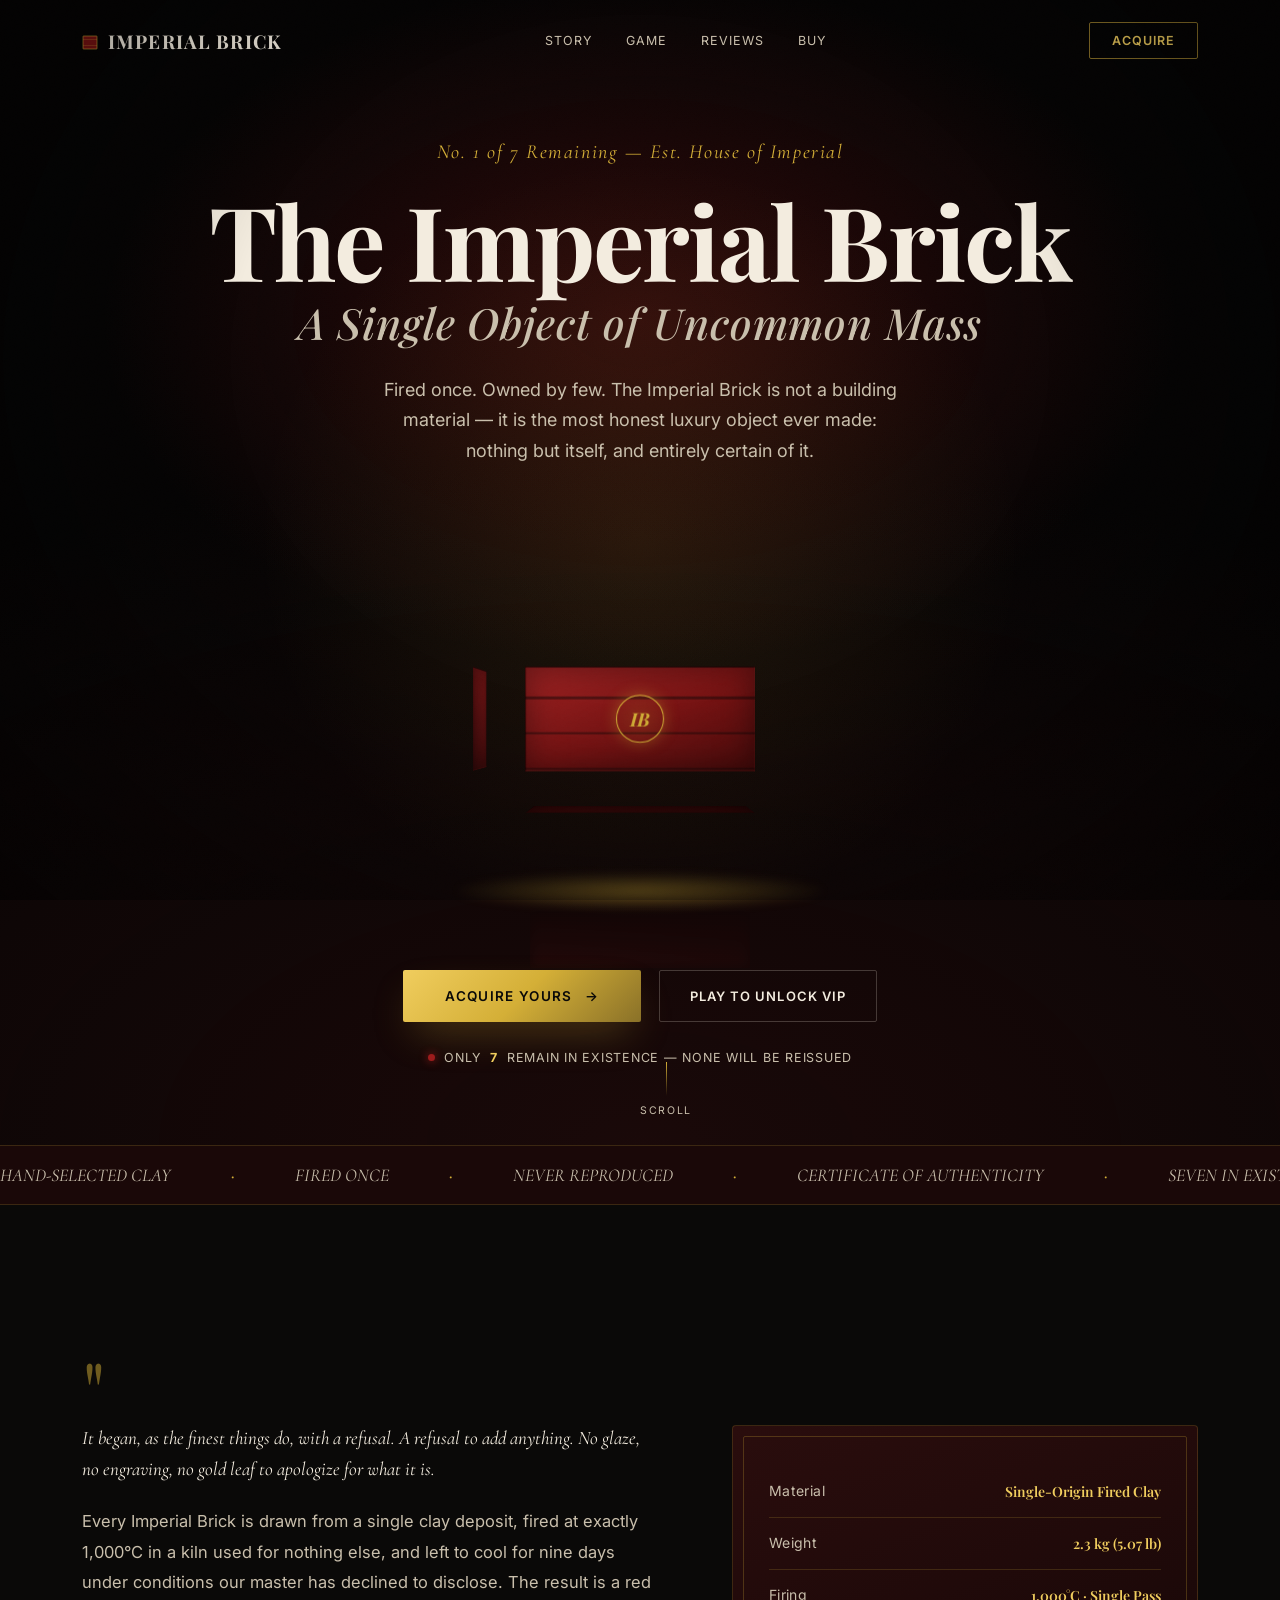
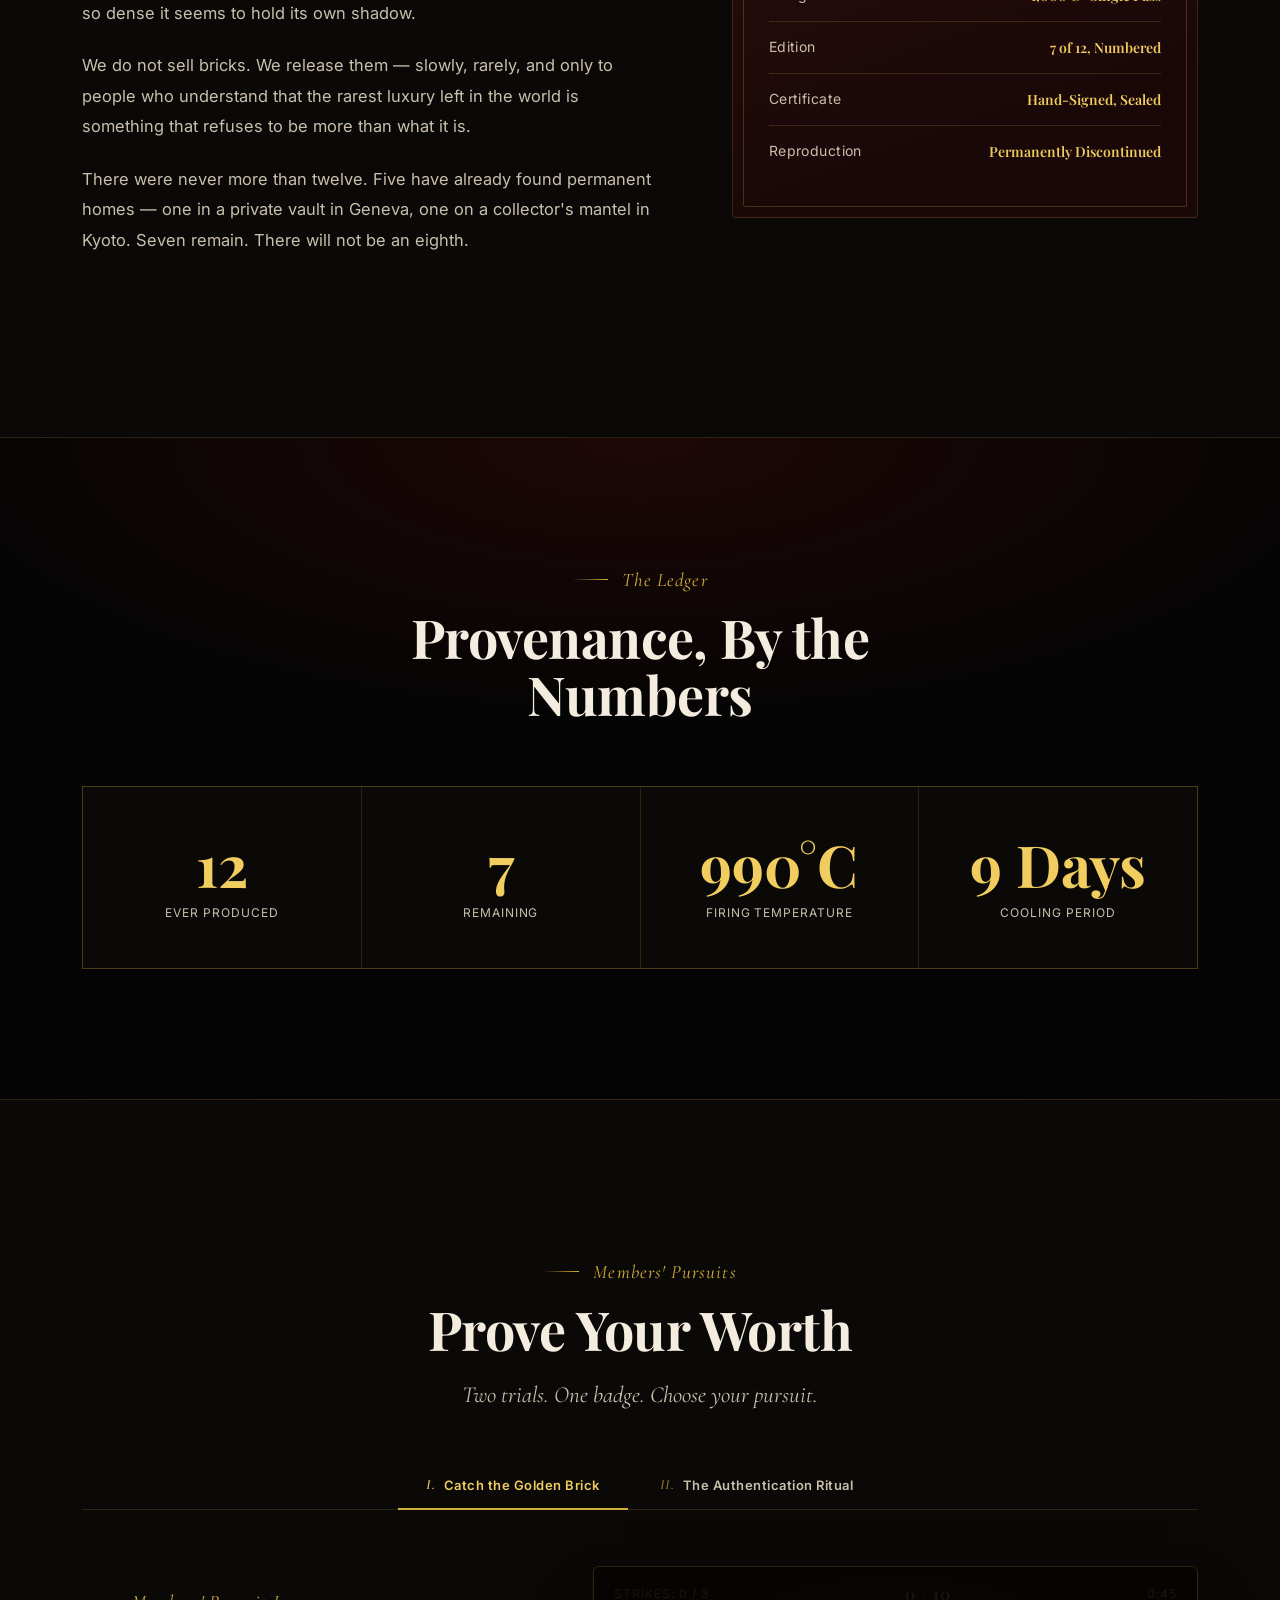
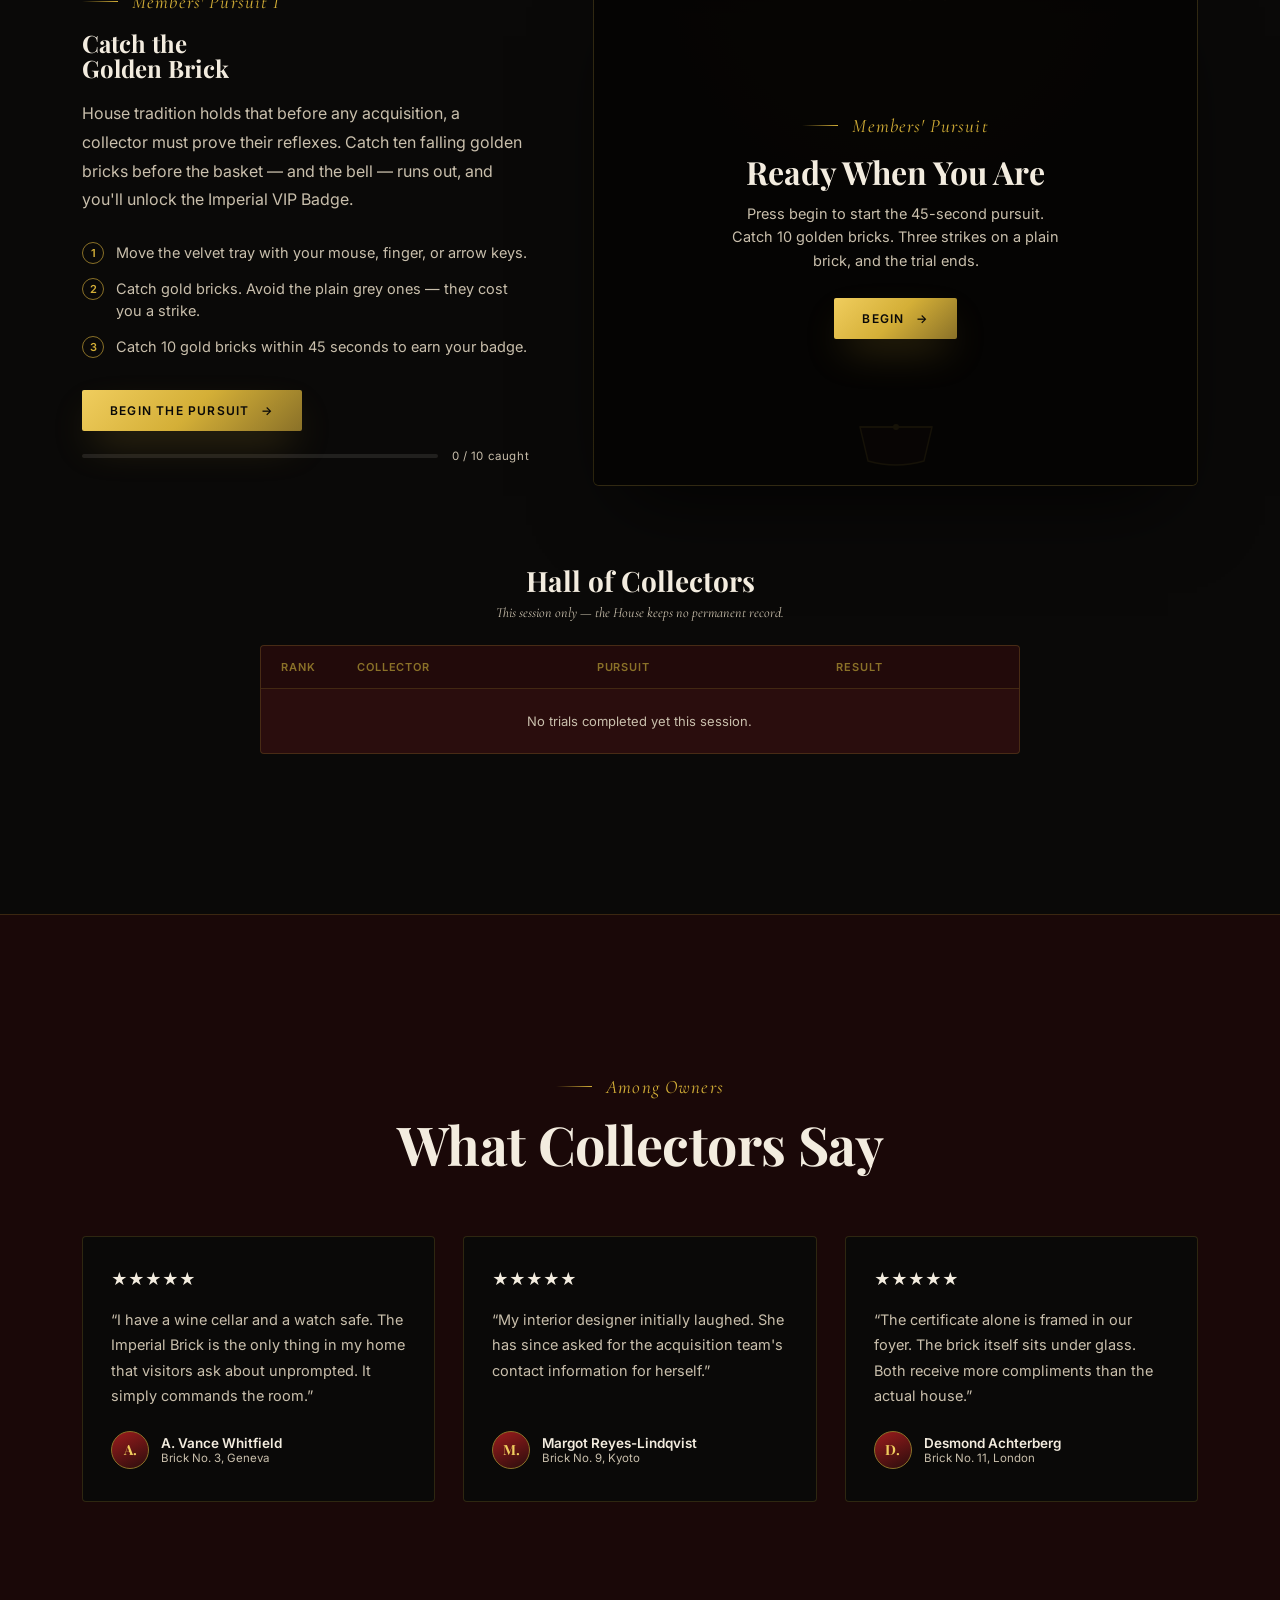
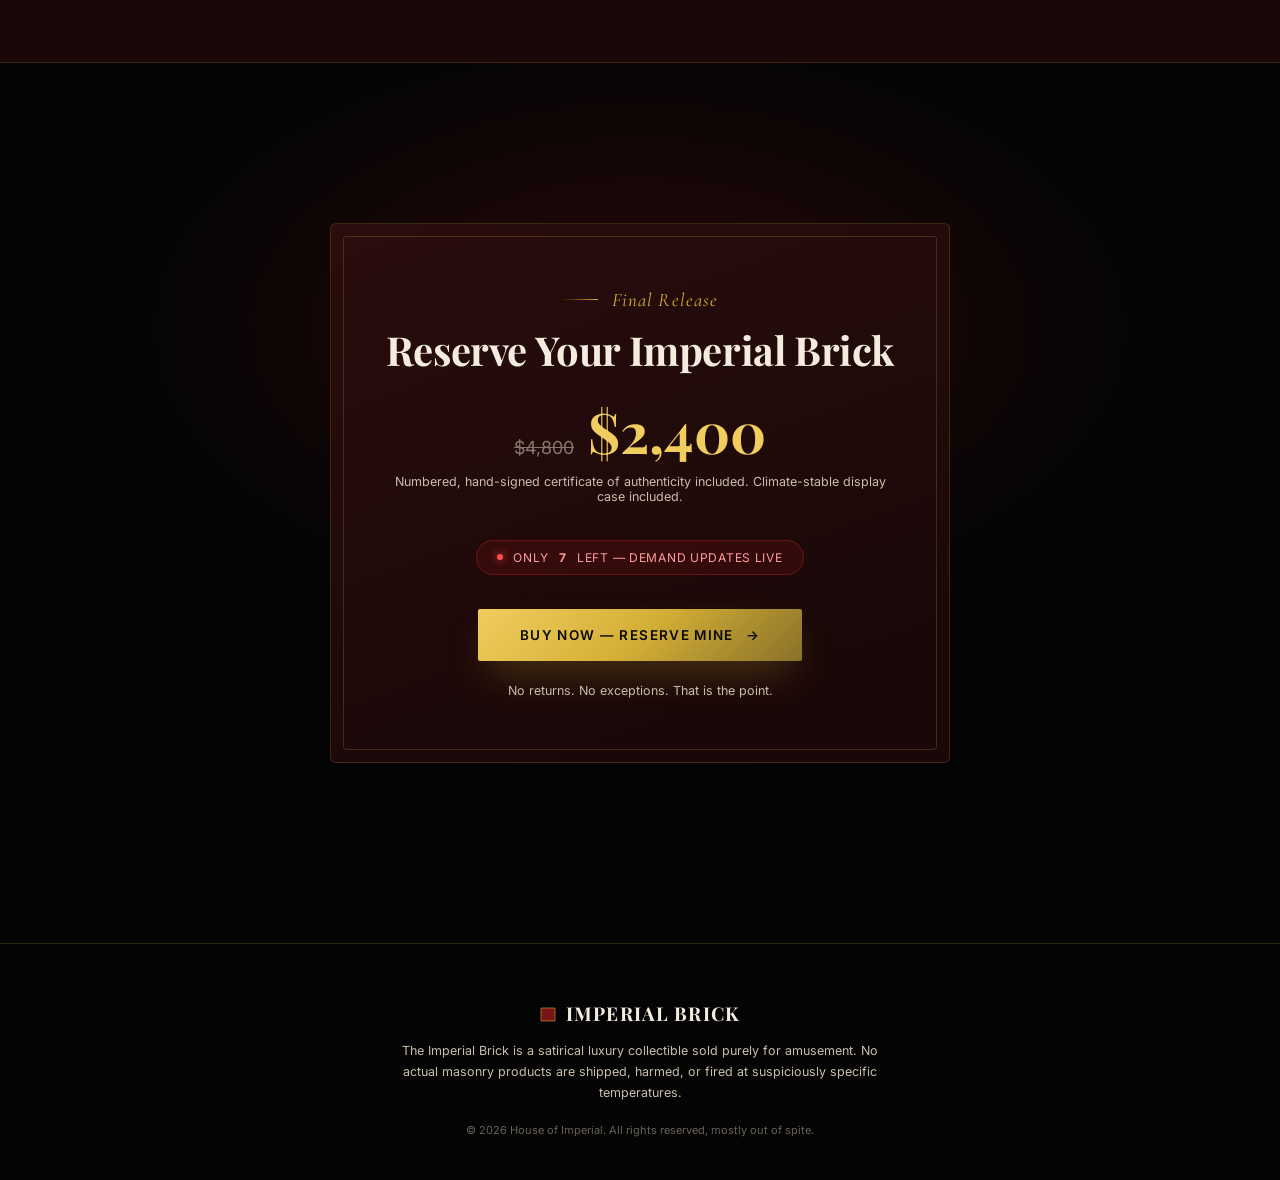
==== index.html @ c5d20fa9 "update" ====
<!DOCTYPE html>
<html lang="en">

<head>
  <meta charset="UTF-8">
  <meta name="viewport" content="width=device-width, initial-scale=1.0, maximum-scale=1">
  <title>Imperial Brick — The Collector's Brick</title>
  <meta name="description"
    content="One brick. Seven remain. The Imperial Brick is the world's most uncompromising collectible.">
  <link rel="preconnect" href="https://fonts.googleapis.com">
  <link rel="preconnect" href="https://fonts.gstatic.com" crossorigin>
  <link
    href="https://fonts.googleapis.com/css2?family=Playfair+Display:ital,wght@0,500;0,600;0,700;0,900;1,500;1,600&family=Cormorant+Garamond:ital,wght@0,500;1,500;1,600&family=Inter:wght@300;400;500;600;700&display=swap"
    rel="stylesheet">
  <style>
    /* ================= TOKENS ================= */
    :root {
      --void: #0a0908;
      --void-deep: #050404;
      --maroon: #1a0808;
      --maroon-soft: #2a0d0d;
      --oxblood: #7a1313;
      --oxblood-bright: #9c1c1c;
      --gold: #d4af37;
      --gold-bright: #f0cd5e;
      --gold-dim: #8a7128;
      --bone: #f3ecdf;
      --bone-dim: #c9bfac;
      --line: rgba(212, 175, 55, 0.18);

      --serif: "Playfair Display", "Georgia", serif;
      --script: "Cormorant Garamond", serif;
      --sans: "Inter", -apple-system, sans-serif;

      --container: 1180px;
      --ease: cubic-bezier(.16, .8, .24, 1);
    }

    * {
      margin: 0;
      padding: 0;
      box-sizing: border-box;
    }

    html {
      scroll-behavior: smooth;
    }

    body {
      background: var(--void);
      color: var(--bone);
      font-family: var(--sans);
      overflow-x: hidden;
      -webkit-font-smoothing: antialiased;
    }

    img,
    svg {
      display: block;
      max-width: 100%;
    }

    a {
      color: inherit;
      text-decoration: none;
    }

    button {
      font-family: inherit;
      cursor: pointer;
      border: none;
      background: none;
      color: inherit;
    }

    ::selection {
      background: var(--gold);
      color: var(--void);
    }

    @media (prefers-reduced-motion: reduce) {
      * {
        animation-duration: 0.01ms !important;
        animation-iteration-count: 1 !important;
        transition-duration: 0.01ms !important;
        scroll-behavior: auto !important;
      }
    }

    /* ================= TEXTURE / NOISE ================= */
    .grain {
      position: fixed;
      inset: 0;
      pointer-events: none;
      z-index: 9999;
      opacity: 0.035;
      mix-blend-mode: overlay;
      background-image: url("data:image/svg+xml,%3Csvg xmlns='http://www.w3.org/2000/svg' width='120' height='120'%3E%3Cfilter id='n'%3E%3CfeTurbulence type='fractalNoise' baseFrequency='0.9' numOctaves='2' stitchTiles='stitch'/%3E%3C/filter%3E%3Crect width='100%25' height='100%25' filter='url(%23n)'/%3E%3C/svg%3E");
    }

    .vignette {
      position: fixed;
      inset: 0;
      pointer-events: none;
      z-index: 9998;
      background: radial-gradient(ellipse at 50% 40%, transparent 45%, rgba(0, 0, 0, 0.55) 100%);
    }

    /* ================= LAYOUT HELPERS ================= */
    .wrap {
      max-width: var(--container);
      margin: 0 auto;
      padding: 0 32px;
    }

    section {
      position: relative;
      z-index: 1;
      scroll-margin-top: 90px;
    }

    .eyebrow {
      font-family: var(--script);
      font-style: italic;
      font-size: clamp(15px, 1.6vw, 19px);
      color: var(--gold);
      letter-spacing: 0.06em;
      display: flex;
      align-items: center;
      gap: 14px;
      margin-bottom: 18px;
    }

    .eyebrow::before {
      content: "";
      width: 36px;
      height: 1px;
      background: linear-gradient(90deg, transparent, var(--gold));
    }

    .divider-glyph {
      width: 46px;
      height: 30px;
      margin: 0 auto 28px;
      opacity: 0.85;
    }

    .reveal {
      opacity: 0;
      transform: translateY(36px);
      transition: opacity 1s var(--ease), transform 1s var(--ease);
      animation: revealFallback 0s 2.5s forwards;
    }

    .reveal.is-visible {
      opacity: 1;
      transform: translateY(0);
    }

    .reveal-stagger>* {
      opacity: 0;
      transform: translateY(28px);
      transition: opacity .8s var(--ease), transform .8s var(--ease);
      animation: revealFallback 0s 2.5s forwards;
    }

    .reveal-stagger.is-visible>* {
      opacity: 1;
      transform: translateY(0);
    }

    @keyframes revealFallback {
      to {
        opacity: 1;
        transform: translateY(0);
      }
    }

    .reveal-stagger.is-visible>*:nth-child(1) {
      transition-delay: .05s;
    }

    .reveal-stagger.is-visible>*:nth-child(2) {
      transition-delay: .15s;
    }

    .reveal-stagger.is-visible>*:nth-child(3) {
      transition-delay: .25s;
    }

    .reveal-stagger.is-visible>*:nth-child(4) {
      transition-delay: .35s;
    }

    .reveal-stagger.is-visible>*:nth-child(5) {
      transition-delay: .45s;
    }

    .reveal-stagger.is-visible>*:nth-child(6) {
      transition-delay: .55s;
    }

    h1,
    h2,
    h3 {
      font-family: var(--serif);
      font-weight: 700;
      line-height: 1.05;
      color: var(--bone);
    }

    .section-title {
      font-size: clamp(32px, 4.2vw, 54px);
      margin-bottom: 20px;
      letter-spacing: -0.01em;
    }

    .section-lede {
      font-family: var(--script);
      font-style: italic;
      font-size: clamp(18px, 2vw, 23px);
      color: var(--bone-dim);
      max-width: 560px;
      line-height: 1.5;
    }

    .section-head {
      text-align: center;
      margin: 0 auto 64px;
      max-width: 680px;
    }

    .gold-text {
      background: linear-gradient(180deg, var(--gold-bright), var(--gold) 60%, var(--gold-dim));
      -webkit-background-clip: text;
      background-clip: text;
      -webkit-text-fill-color: transparent;
    }

    /* ================= NAV ================= */
    .nav {
      position: fixed;
      top: 0;
      left: 0;
      right: 0;
      z-index: 500;
      padding: 22px 0;
      transition: padding .4s var(--ease), background .4s var(--ease), border-color .4s var(--ease);
      border-bottom: 1px solid transparent;
    }

    .nav.scrolled {
      padding: 14px 0;
      background: rgba(8, 7, 6, 0.82);
      backdrop-filter: blur(14px) saturate(140%);
      border-bottom-color: var(--line);
    }

    .nav .wrap {
      display: flex;
      align-items: center;
      justify-content: space-between;
      gap: 24px;
    }

    .brand {
      font-family: var(--serif);
      font-weight: 700;
      font-size: 19px;
      letter-spacing: 0.06em;
      display: flex;
      align-items: center;
      gap: 10px;
      flex: 0 0 auto;
    }

    .brand .mark {
      width: 16px;
      height: 20px;
    }

    .nav-links {
      display: flex;
      align-items: center;
      gap: 34px;
      flex: 1 1 auto;
      justify-content: center;
    }

    .nav-link {
      font-size: 12.5px;
      letter-spacing: 0.08em;
      text-transform: uppercase;
      color: var(--bone-dim);
      position: relative;
      padding: 4px 0;
      transition: color .3s;
    }

    .nav-link::after {
      content: "";
      position: absolute;
      left: 0;
      bottom: -2px;
      width: 0;
      height: 1px;
      background: var(--gold);
      transition: width .3s var(--ease);
    }

    .nav-link:hover {
      color: var(--bone);
    }

    .nav-link:hover::after {
      width: 100%;
    }

    .nav-right {
      display: flex;
      align-items: center;
      gap: 16px;
      flex: 0 0 auto;
    }

    .nav-cta {
      font-family: var(--sans);
      font-weight: 600;
      font-size: 12.5px;
      letter-spacing: 0.08em;
      text-transform: uppercase;
      padding: 10px 22px;
      border: 1px solid var(--gold-dim);
      border-radius: 2px;
      color: var(--gold-bright);
      transition: border-color .3s, background .3s, color .3s;
      white-space: nowrap;
    }

    .nav-cta:hover {
      background: var(--gold);
      color: var(--void);
      border-color: var(--gold);
    }

    .nav-burger {
      display: none;
      flex-direction: column;
      justify-content: center;
      gap: 5px;
      width: 30px;
      height: 30px;
      padding: 0;
    }

    .nav-burger span {
      display: block;
      width: 100%;
      height: 1.5px;
      background: var(--gold);
      transition: transform .3s var(--ease), opacity .3s var(--ease);
    }

    .nav-burger[aria-expanded="true"] span:nth-child(1) {
      transform: translateY(6.5px) rotate(45deg);
    }

    .nav-burger[aria-expanded="true"] span:nth-child(2) {
      opacity: 0;
    }

    .nav-burger[aria-expanded="true"] span:nth-child(3) {
      transform: translateY(-6.5px) rotate(-45deg);
    }

    .nav-mobile-panel {
      display: none;
      flex-direction: column;
      max-height: 0;
      overflow: hidden;
      transition: max-height .4s var(--ease);
      background: rgba(8, 7, 6, 0.96);
      border-top: 1px solid transparent;
    }

    .nav-mobile-panel.open {
      max-height: 300px;
      border-top-color: var(--line);
    }

    .nav-mobile-link {
      padding: 16px 32px;
      font-size: 13.5px;
      letter-spacing: 0.06em;
      text-transform: uppercase;
      color: var(--bone-dim);
      border-bottom: 1px solid var(--line);
    }

    .nav-mobile-link:hover {
      color: var(--gold);
      background: rgba(212, 175, 55, 0.04);
    }

    /* ================= HERO ================= */
    .hero {
      min-height: 100vh;
      display: flex;
      flex-direction: column;
      align-items: center;
      justify-content: center;
      text-align: center;
      position: relative;
      padding: 140px 24px 80px;
      background:
        radial-gradient(ellipse 70% 50% at 50% 28%, rgba(122, 19, 19, 0.35), transparent 60%),
        radial-gradient(ellipse 100% 60% at 50% 100%, rgba(40, 12, 12, 0.6), transparent),
        var(--void-deep);
      overflow: hidden;
    }

    .hero-glow {
      position: absolute;
      top: 8%;
      left: 50%;
      transform: translateX(-50%);
      width: 900px;
      height: 900px;
      background: radial-gradient(circle, rgba(212, 175, 55, 0.10), transparent 60%);
      pointer-events: none;
    }

    .hero-eyebrow {
      font-family: var(--script);
      font-style: italic;
      color: var(--gold);
      font-size: clamp(16px, 1.8vw, 20px);
      letter-spacing: 0.08em;
      margin-bottom: 22px;
      opacity: 0;
      animation: fadeUp 1s var(--ease) .2s forwards;
    }

    .hero h1 {
      font-size: clamp(48px, 8vw, 108px);
      letter-spacing: -0.02em;
      margin-bottom: 8px;
      opacity: 0;
      animation: fadeUp 1.1s var(--ease) .4s forwards;
    }

    .hero h1 span {
      display: block;
      font-style: italic;
      font-weight: 500;
      font-size: 0.42em;
      color: var(--bone-dim);
      margin-top: 6px;
      letter-spacing: 0.02em;
    }

    .hero-sub {
      font-size: clamp(15px, 1.6vw, 18px);
      color: var(--bone-dim);
      max-width: 520px;
      margin: 22px auto 0;
      line-height: 1.7;
      opacity: 0;
      animation: fadeUp 1.1s var(--ease) .6s forwards;
    }

    /* 3D BRICK STAGE */
    .brick-stage {
      width: 100%;
      max-width: 520px;
      height: clamp(280px, 38vw, 420px);
      margin: 48px auto 36px;
      position: relative;
      opacity: 0;
      animation: fadeUp 1.2s var(--ease) .75s forwards;
    }

    .brick-pedestal-glow {
      position: absolute;
      bottom: 6%;
      left: 50%;
      transform: translateX(-50%);
      width: 70%;
      height: 36px;
      background: radial-gradient(ellipse, rgba(212, 175, 55, 0.45), transparent 75%);
      filter: blur(4px);
      animation: pulseGlow 4s ease-in-out infinite;
    }

    @keyframes pulseGlow {

      0%,
      100% {
        opacity: 0.6;
        transform: translateX(-50%) scale(1);
      }

      50% {
        opacity: 1;
        transform: translateX(-50%) scale(1.08);
      }
    }

    .brick-scene {
      width: 100%;
      height: 100%;
      perspective: 1400px;
      display: flex;
      align-items: center;
      justify-content: center;
    }

    .brick-3d {
      width: 220px;
      height: 110px;
      position: relative;
      transform-style: preserve-3d;
      animation: rotateBrick 16s linear infinite;
      cursor: grab;
    }

    .brick-3d:active {
      cursor: grabbing;
    }

    .brick-face {
      position: absolute;
      background: linear-gradient(155deg, #8a1c1c 0%, #6e1212 45%, #4a0a0a 100%);
      border: 1px solid rgba(0, 0, 0, 0.4);
      box-shadow: inset 0 0 30px rgba(0, 0, 0, 0.4);
    }

    .brick-face.front {
      width: 220px;
      height: 100px;
      transform: translateZ(60px);
      background:
        repeating-linear-gradient(0deg, rgba(20, 8, 8, 0.5) 0 2px, transparent 2px 34px),
        linear-gradient(155deg, #9c2222 0%, #7a1414 50%, #4f0b0b 100%);
    }

    .brick-face.back {
      width: 220px;
      height: 100px;
      transform: translateZ(-60px) rotateY(180deg);
      background: linear-gradient(155deg, #7a1414, #3f0808);
    }

    .brick-face.right {
      width: 120px;
      height: 100px;
      transform: rotateY(90deg) translateZ(110px);
      background: linear-gradient(160deg, #6e1414, #38090a);
    }

    .brick-face.left {
      width: 120px;
      height: 100px;
      transform: rotateY(-90deg) translateZ(110px);
      background: linear-gradient(160deg, #6e1414, #38090a);
    }

    .brick-face.top {
      width: 220px;
      height: 120px;
      transform: rotateX(90deg) translateZ(50px);
      background: linear-gradient(160deg, #b54a4a, #8a1c1c 70%);
    }

    .brick-face.bottom {
      width: 220px;
      height: 120px;
      transform: rotateX(-90deg) translateZ(80px);
      background: linear-gradient(160deg, #350707, #200404);
    }

    .brick-seal {
      position: absolute;
      top: 50%;
      left: 50%;
      width: 46px;
      height: 46px;
      transform: translate(-50%, -50%);
      border: 1.5px solid var(--gold);
      border-radius: 50%;
      display: flex;
      align-items: center;
      justify-content: center;
      font-family: var(--serif);
      font-style: italic;
      font-weight: 700;
      font-size: 18px;
      color: var(--gold);
      background: radial-gradient(circle, rgba(212, 175, 55, 0.12), transparent);
      box-shadow: 0 0 14px rgba(212, 175, 55, 0.35);
    }

    @keyframes rotateBrick {
      from {
        transform: rotateY(0deg) rotateX(-8deg);
      }

      to {
        transform: rotateY(360deg) rotateX(-8deg);
      }
    }

    .brick-reflection {
      position: absolute;
      bottom: -8%;
      left: 50%;
      transform: translateX(-50%) scaleY(-1);
      width: 220px;
      height: 60px;
      filter: blur(6px);
      opacity: 0.18;
      background: linear-gradient(155deg, #9c2222, #4f0b0b);
      mask-image: linear-gradient(to bottom, rgba(0, 0, 0, 0.6), transparent);
    }

    .hero-ctas {
      display: flex;
      gap: 18px;
      align-items: center;
      justify-content: center;
      flex-wrap: wrap;
      opacity: 0;
      animation: fadeUp 1.1s var(--ease) .9s forwards;
    }

    @keyframes fadeUp {
      from {
        opacity: 0;
        transform: translateY(22px);
      }

      to {
        opacity: 1;
        transform: translateY(0);
      }
    }

    .stock-pill {
      display: inline-flex;
      align-items: center;
      gap: 9px;
      font-size: 12.5px;
      letter-spacing: 0.06em;
      text-transform: uppercase;
      color: var(--bone-dim);
      margin-top: 28px;
      opacity: 0;
      animation: fadeUp 1s var(--ease) 1.1s forwards;
    }

    .stock-pill .dot {
      width: 7px;
      height: 7px;
      border-radius: 50%;
      background: var(--oxblood-bright);
      box-shadow: 0 0 8px var(--oxblood-bright);
      animation: blinkDot 1.8s ease-in-out infinite;
    }

    @keyframes blinkDot {

      0%,
      100% {
        opacity: 1;
      }

      50% {
        opacity: 0.35;
      }
    }

    .stock-pill strong {
      color: var(--gold-bright);
      font-weight: 700;
    }

    .scroll-cue {
      position: absolute;
      bottom: 28px;
      left: 50%;
      transform: translateX(-50%);
      display: flex;
      flex-direction: column;
      align-items: center;
      gap: 8px;
      font-size: 10.5px;
      letter-spacing: 0.16em;
      text-transform: uppercase;
      color: var(--bone-dim);
      opacity: 0;
      animation: fadeUp 1s var(--ease) 1.4s forwards;
    }

    .scroll-cue .line {
      width: 1px;
      height: 34px;
      background: linear-gradient(180deg, var(--gold), transparent);
      animation: scrollLine 2s ease-in-out infinite;
    }

    @keyframes scrollLine {
      0% {
        opacity: 1;
        transform: scaleY(1);
      }

      50% {
        opacity: 0.3;
      }

      100% {
        opacity: 1;
        transform: scaleY(1);
      }
    }

    /* ================= LUXURY BUTTON ================= */
    .btn-luxury {
      position: relative;
      display: inline-flex;
      align-items: center;
      gap: 12px;
      padding: 18px 42px;
      font-family: var(--sans);
      font-weight: 600;
      font-size: 13.5px;
      letter-spacing: 0.1em;
      text-transform: uppercase;
      color: var(--void);
      background: linear-gradient(135deg, var(--gold-bright), var(--gold) 50%, var(--gold-dim));
      border-radius: 2px;
      overflow: hidden;
      isolation: isolate;
      transition: transform .35s var(--ease), box-shadow .35s var(--ease);
      box-shadow: 0 0 0 0 rgba(212, 175, 55, 0.5), 0 18px 40px -12px rgba(212, 175, 55, 0.35);
    }

    .btn-luxury::before {
      content: "";
      position: absolute;
      inset: 0;
      z-index: -1;
      background: linear-gradient(120deg, transparent 30%, rgba(255, 255, 255, 0.55) 48%, transparent 65%);
      transform: translateX(-120%);
      transition: transform .9s var(--ease);
    }

    .btn-luxury:hover::before {
      transform: translateX(120%);
    }

    .btn-luxury:hover {
      transform: translateY(-3px);
      box-shadow: 0 0 32px 4px rgba(212, 175, 55, 0.55), 0 24px 48px -10px rgba(212, 175, 55, 0.45);
    }

    .btn-luxury:active {
      transform: translateY(-1px) scale(0.99);
    }

    .btn-luxury .arrow {
      transition: transform .35s var(--ease);
    }

    .btn-luxury:hover .arrow {
      transform: translateX(4px);
    }

    .btn-ghost {
      display: inline-flex;
      align-items: center;
      gap: 10px;
      padding: 17px 30px;
      font-weight: 600;
      font-size: 13px;
      letter-spacing: 0.08em;
      text-transform: uppercase;
      color: var(--bone);
      border: 1px solid rgba(243, 236, 223, 0.22);
      border-radius: 2px;
      transition: border-color .3s, background .3s;
    }

    .btn-ghost:hover {
      border-color: var(--gold);
      background: rgba(212, 175, 55, 0.06);
    }

    /* ================= MARQUEE STRIP ================= */
    .marquee-strip {
      border-top: 1px solid var(--line);
      border-bottom: 1px solid var(--line);
      background: var(--maroon);
      padding: 18px 0;
      overflow: hidden;
    }

    .marquee-track {
      display: flex;
      gap: 60px;
      white-space: nowrap;
      animation: marquee 28s linear infinite;
      width: max-content;
    }

    .marquee-track span {
      font-family: var(--script);
      font-style: italic;
      font-size: 18px;
      color: var(--bone-dim);
      display: flex;
      align-items: center;
      gap: 60px;
    }

    .marquee-track span b {
      color: var(--gold);
      font-weight: 600;
      font-style: normal;
    }

    @keyframes marquee {
      from {
        transform: translateX(0);
      }

      to {
        transform: translateX(-50%);
      }
    }

    /* ================= STORY ================= */
    .story {
      padding: 160px 0;
      background: var(--void);
    }

    .story-grid {
      display: grid;
      grid-template-columns: 1.1fr 0.9fr;
      gap: 80px;
      align-items: center;
    }

    .story-copy p {
      font-size: 16.5px;
      line-height: 1.85;
      color: var(--bone-dim);
      margin-bottom: 22px;
    }

    .story-copy p:first-of-type {
      font-size: 19px;
      color: var(--bone);
      font-family: var(--script);
      font-style: italic;
      line-height: 1.6;
    }

    .story-mark {
      font-family: var(--serif);
      font-size: 80px;
      color: var(--gold);
      opacity: 0.5;
      line-height: 0.6;
      display: block;
      margin-bottom: 10px;
    }

    .provenance-card {
      background: linear-gradient(160deg, var(--maroon-soft), var(--maroon) 70%);
      border: 1px solid var(--line);
      border-radius: 4px;
      padding: 40px 36px;
      position: relative;
    }

    .provenance-card::before {
      content: "";
      position: absolute;
      inset: 10px;
      border: 1px solid rgba(212, 175, 55, 0.25);
      border-radius: 2px;
      pointer-events: none;
    }

    .prov-row {
      display: flex;
      justify-content: space-between;
      gap: 20px;
      padding: 16px 0;
      border-bottom: 1px solid var(--line);
      font-size: 14px;
    }

    .prov-row:last-child {
      border-bottom: none;
    }

    .prov-row dt {
      color: var(--bone-dim);
      letter-spacing: 0.03em;
    }

    .prov-row dd {
      color: var(--gold-bright);
      font-weight: 600;
      text-align: right;
      font-family: var(--serif);
    }

    /* ================= STATS ================= */
    .stats {
      padding: 130px 0;
      background:
        radial-gradient(ellipse 80% 60% at 50% 0%, rgba(122, 19, 19, 0.22), transparent 70%),
        var(--void-deep);
      border-top: 1px solid var(--line);
      border-bottom: 1px solid var(--line);
    }

    .stats-grid {
      display: grid;
      grid-template-columns: repeat(4, 1fr);
      gap: 1px;
      background: var(--line);
      border: 1px solid var(--line);
    }

    .stat-cell {
      background: var(--void);
      padding: 48px 28px;
      text-align: center;
    }

    .stat-num {
      font-family: var(--serif);
      font-weight: 700;
      font-size: clamp(38px, 5vw, 58px);
      color: var(--gold-bright);
      line-height: 1;
      margin-bottom: 12px;
      white-space: nowrap;
    }

    .stat-label {
      font-size: 12px;
      letter-spacing: 0.08em;
      text-transform: uppercase;
      color: var(--bone-dim);
    }

    /* ================= GAME ================= */
    .game-section {
      padding: 160px 0;
      background: var(--void);
      position: relative;
    }

    .game-grid {
      display: grid;
      grid-template-columns: 0.85fr 1.15fr;
      gap: 64px;
      align-items: center;
    }

    .game-copy h2 {
      margin-bottom: 18px;
    }

    .game-copy p {
      color: var(--bone-dim);
      line-height: 1.8;
      margin-bottom: 28px;
      max-width: 440px;
    }

    .game-rules {
      list-style: none;
      margin-bottom: 32px;
    }

    .game-rules li {
      display: flex;
      gap: 12px;
      align-items: flex-start;
      font-size: 14.5px;
      color: var(--bone-dim);
      margin-bottom: 14px;
      line-height: 1.5;
    }

    .game-rules li .num {
      flex: 0 0 auto;
      width: 22px;
      height: 22px;
      border: 1px solid var(--gold-dim);
      border-radius: 50%;
      display: flex;
      align-items: center;
      justify-content: center;
      font-size: 11px;
      color: var(--gold);
      font-family: var(--sans);
      font-weight: 600;
    }

    .game-stage {
      position: relative;
      background: linear-gradient(180deg, #0d0b0a, #060504);
      border: 1px solid var(--line);
      border-radius: 6px;
      height: 520px;
      overflow: hidden;
      box-shadow: 0 40px 80px -30px rgba(0, 0, 0, 0.8), inset 0 0 60px rgba(0, 0, 0, 0.5);
    }

    .game-stage::before {
      content: "";
      position: absolute;
      inset: 0;
      background: radial-gradient(circle at 50% 0%, rgba(212, 175, 55, 0.08), transparent 60%);
      pointer-events: none;
      z-index: 2;
    }

    .game-hud {
      position: absolute;
      top: 0;
      left: 0;
      right: 0;
      z-index: 5;
      display: flex;
      justify-content: space-between;
      align-items: center;
      padding: 16px 20px;
      font-size: 12px;
      letter-spacing: 0.08em;
      text-transform: uppercase;
      color: var(--bone-dim);
      background: linear-gradient(180deg, rgba(0, 0, 0, 0.55), transparent);
    }

    .game-hud .score {
      color: var(--gold-bright);
      font-weight: 700;
      font-family: var(--serif);
      font-size: 16px;
    }

    .game-hud .timer {
      color: var(--bone);
    }

    .game-canvas-wrap {
      position: absolute;
      inset: 0;
      z-index: 1;
    }

    .basket {
      position: absolute;
      bottom: 18px;
      width: 84px;
      height: 46px;
      z-index: 4;
      transform: translateX(-50%);
      filter: drop-shadow(0 8px 14px rgba(0, 0, 0, 0.5));
      touch-action: none;
    }

    .falling-item {
      position: absolute;
      top: -60px;
      width: 34px;
      height: 17px;
      z-index: 3;
      border-radius: 1px;
      pointer-events: none;
    }

    .falling-item.gold {
      background: linear-gradient(155deg, var(--gold-bright), var(--gold) 55%, var(--gold-dim));
      box-shadow: 0 0 14px rgba(212, 175, 55, 0.6);
    }

    .falling-item.bad {
      background: linear-gradient(155deg, #555, #2a2a2a);
      box-shadow: 0 0 8px rgba(0, 0, 0, 0.5);
    }

    .game-overlay {
      position: absolute;
      inset: 0;
      z-index: 10;
      display: flex;
      flex-direction: column;
      align-items: center;
      justify-content: center;
      text-align: center;
      background: rgba(6, 5, 4, 0.92);
      padding: 32px;
      transition: opacity .5s var(--ease), visibility .5s;
    }

    .game-overlay.hidden {
      opacity: 0;
      visibility: hidden;
      pointer-events: none;
    }

    .game-overlay h3 {
      font-size: clamp(24px, 3vw, 32px);
      margin-bottom: 14px;
    }

    .game-overlay p {
      color: var(--bone-dim);
      margin-bottom: 26px;
      max-width: 340px;
      line-height: 1.6;
      font-size: 14.5px;
    }

    .vip-badge {
      width: 96px;
      height: 96px;
      margin: 0 auto 22px;
      border-radius: 50%;
      display: flex;
      align-items: center;
      justify-content: center;
      background: radial-gradient(circle, rgba(212, 175, 55, 0.15), transparent 70%);
      border: 1.5px solid var(--gold);
      position: relative;
    }

    .vip-badge svg {
      width: 52px;
      height: 52px;
    }

    .vip-badge::after {
      content: "";
      position: absolute;
      inset: -6px;
      border-radius: 50%;
      border: 1px dashed rgba(212, 175, 55, 0.4);
      animation: spinSlow 14s linear infinite;
    }

    @keyframes spinSlow {
      to {
        transform: rotate(360deg);
      }
    }

    .btn-small {
      padding: 13px 28px;
      font-size: 12px;
    }

    /* progress bar under stage */
    .game-progress-row {
      display: flex;
      align-items: center;
      gap: 14px;
      margin-top: 18px;
    }

    .game-progress-track {
      flex: 1;
      height: 4px;
      background: rgba(243, 236, 223, 0.1);
      border-radius: 2px;
      overflow: hidden;
    }

    .game-progress-fill {
      height: 100%;
      width: 0%;
      background: linear-gradient(90deg, var(--gold-dim), var(--gold-bright));
      transition: width .25s ease-out;
    }

    .game-progress-label {
      font-size: 11.5px;
      color: var(--bone-dim);
      letter-spacing: 0.05em;
      white-space: nowrap;
    }

    /* ================= GAME TABS ================= */
    .game-tabs {
      display: flex;
      justify-content: center;
      gap: 4px;
      margin-bottom: 56px;
      border-bottom: 1px solid var(--line);
    }

    .game-tab {
      padding: 16px 28px;
      font-family: var(--sans);
      font-size: 13px;
      font-weight: 600;
      letter-spacing: 0.04em;
      color: var(--bone-dim);
      position: relative;
      transition: color .3s;
      display: flex;
      align-items: center;
      gap: 8px;
    }

    .game-tab .tab-num {
      font-family: var(--script);
      font-style: italic;
      color: var(--gold-dim);
      font-size: 14px;
    }

    .game-tab::after {
      content: "";
      position: absolute;
      bottom: -1px;
      left: 0;
      right: 0;
      height: 2px;
      background: var(--gold);
      transform: scaleX(0);
      transition: transform .35s var(--ease);
    }

    .game-tab:hover {
      color: var(--bone);
    }

    .game-tab.active {
      color: var(--gold-bright);
    }

    .game-tab.active::after {
      transform: scaleX(1);
    }

    .game-tab.active .tab-num {
      color: var(--gold-bright);
    }

    /* ================= RITUAL GAME ================= */
    .ritual-canvas-wrap {
      position: absolute;
      inset: 0;
      z-index: 1;
      display: flex;
      align-items: center;
      justify-content: center;
      cursor: pointer;
      -webkit-tap-highlight-color: transparent;
    }

    .ritual-dial-svg {
      width: min(78%, 300px);
      height: min(78%, 300px);
    }

    .ritual-seal-stack {
      position: absolute;
      bottom: 24px;
      left: 50%;
      transform: translateX(-50%);
      display: flex;
      gap: 10px;
      z-index: 4;
    }

    .ritual-seal-dot {
      width: 11px;
      height: 11px;
      border-radius: 50%;
      border: 1.5px solid var(--gold-dim);
      background: transparent;
      transition: background .3s, border-color .3s, box-shadow .3s;
    }

    .ritual-seal-dot.filled {
      background: var(--gold);
      border-color: var(--gold-bright);
      box-shadow: 0 0 10px rgba(212, 175, 55, 0.7);
    }

    /* ================= LEADERBOARD ================= */
    .leaderboard {
      margin-top: 80px;
      max-width: 760px;
      margin-left: auto;
      margin-right: auto;
    }

    .leaderboard-head {
      display: flex;
      flex-direction: column;
      align-items: center;
      text-align: center;
      margin-bottom: 24px;
    }

    .leaderboard-head h3 {
      font-size: clamp(22px, 2.6vw, 28px);
      margin-bottom: 8px;
    }

    .leaderboard-note {
      font-family: var(--script);
      font-style: italic;
      font-size: 14px;
      color: var(--bone-dim);
    }

    .leaderboard-table {
      border: 1px solid var(--line);
      border-radius: 4px;
      overflow: hidden;
      background: var(--maroon-soft);
    }

    .lb-row {
      display: grid;
      grid-template-columns: 64px 1.4fr 1.4fr 1fr;
      gap: 12px;
      padding: 14px 20px;
      align-items: center;
      font-size: 13.5px;
      border-bottom: 1px solid var(--line);
    }

    .lb-row:last-child {
      border-bottom: none;
    }

    .lb-header {
      font-size: 11px;
      letter-spacing: 0.08em;
      text-transform: uppercase;
      color: var(--gold-dim);
      font-weight: 600;
      background: rgba(0, 0, 0, 0.2);
    }

    .lb-empty {
      padding: 24px 20px;
      font-size: 13px;
    }

    .lb-rank {
      font-family: var(--serif);
      font-weight: 700;
      color: var(--gold-bright);
    }

    .lb-name {
      color: var(--bone);
      font-weight: 500;
    }

    .lb-pursuit {
      color: var(--bone-dim);
      font-size: 12.5px;
    }

    .lb-result {
      color: var(--gold-bright);
      font-family: var(--serif);
      font-weight: 600;
    }

    .lb-row.lb-new {
      animation: lbHighlight 1.6s ease-out;
    }

    @keyframes lbHighlight {
      0% {
        background: rgba(212, 175, 55, 0.22);
      }

      100% {
        background: transparent;
      }
    }

    /* ================= REVIEWS ================= */
    .reviews {
      padding: 160px 0;
      background: var(--maroon);
      border-top: 1px solid var(--line);
      border-bottom: 1px solid var(--line);
    }

    .reviews-grid {
      display: grid;
      grid-template-columns: repeat(3, 1fr);
      gap: 28px;
    }

    .review-card {
      background: var(--void);
      border: 1px solid var(--line);
      border-radius: 4px;
      padding: 32px 28px;
      display: flex;
      flex-direction: column;
      transition: transform .4s var(--ease), border-color .4s;
    }

    .review-card:hover {
      transform: translateY(-6px);
      border-color: var(--gold-dim);
    }

    .stars {
      display: flex;
      gap: 4px;
      margin-bottom: 18px;
    }

    .stars svg {
      width: 15px;
      height: 15px;
      fill: var(--gold);
    }

    .review-card p {
      font-size: 14.5px;
      line-height: 1.75;
      color: var(--bone-dim);
      margin-bottom: 22px;
      flex: 1;
    }

    .review-card p::before {
      content: "\201C";
    }

    .review-card p::after {
      content: "\201D";
    }

    .review-who {
      display: flex;
      align-items: center;
      gap: 12px;
    }

    .review-avatar {
      width: 38px;
      height: 38px;
      border-radius: 50%;
      background: linear-gradient(155deg, var(--oxblood-bright), var(--maroon-soft));
      display: flex;
      align-items: center;
      justify-content: center;
      font-family: var(--serif);
      font-weight: 700;
      font-size: 14px;
      color: var(--gold-bright);
      border: 1px solid var(--gold-dim);
    }

    .review-name {
      font-size: 13.5px;
      font-weight: 600;
      color: var(--bone);
    }

    .review-title {
      font-size: 11.5px;
      color: var(--bone-dim);
    }

    /* ================= BUY ================= */
    .buy {
      padding: 160px 0 180px;
      text-align: center;
      background:
        radial-gradient(ellipse 60% 50% at 50% 30%, rgba(122, 19, 19, 0.3), transparent 65%),
        var(--void-deep);
      position: relative;
    }

    .buy-card {
      max-width: 620px;
      margin: 0 auto;
      background: linear-gradient(160deg, var(--maroon-soft), var(--maroon) 80%);
      border: 1px solid var(--line);
      border-radius: 6px;
      padding: 64px 48px;
      position: relative;
    }

    .buy-card::before {
      content: "";
      position: absolute;
      inset: 12px;
      border: 1px solid rgba(212, 175, 55, 0.22);
      border-radius: 3px;
      pointer-events: none;
    }

    .buy-price {
      display: flex;
      align-items: baseline;
      justify-content: center;
      gap: 14px;
      margin: 22px 0 6px;
    }

    .buy-price .amount {
      font-family: var(--serif);
      font-weight: 700;
      font-size: 56px;
      color: var(--gold-bright);
    }

    .buy-price .was {
      font-size: 18px;
      color: var(--bone-dim);
      text-decoration: line-through;
      opacity: 0.6;
    }

    .buy-note {
      font-size: 12.5px;
      color: var(--bone-dim);
      margin-bottom: 36px;
    }

    .buy-stock {
      display: inline-flex;
      align-items: center;
      gap: 10px;
      background: rgba(122, 19, 19, 0.25);
      border: 1px solid rgba(156, 28, 28, 0.5);
      padding: 9px 20px;
      border-radius: 30px;
      font-size: 12px;
      letter-spacing: 0.06em;
      text-transform: uppercase;
      color: #ff9d9d;
      margin-bottom: 34px;
    }

    .buy-stock .dot {
      width: 6px;
      height: 6px;
      border-radius: 50%;
      background: #ff4d4d;
      box-shadow: 0 0 8px #ff4d4d;
      animation: blinkDot 1.6s ease-in-out infinite;
    }

    /* ================= FOOTER ================= */
    footer {
      padding: 56px 0 40px;
      text-align: center;
      border-top: 1px solid var(--line);
      background: var(--void-deep);
    }

    footer .brand {
      justify-content: center;
      margin-bottom: 14px;
    }

    footer p {
      font-size: 12.5px;
      color: var(--bone-dim);
      line-height: 1.7;
      max-width: 480px;
      margin: 0 auto;
    }

    footer .fine {
      margin-top: 18px;
      font-size: 11px;
      opacity: 0.5;
    }

    /* ================= CONFETTI ================= */
    #confetti-canvas {
      position: fixed;
      inset: 0;
      z-index: 99999;
      pointer-events: none;
    }

    /* ================= TOAST ================= */
    .toast {
      position: fixed;
      bottom: 28px;
      left: 50%;
      transform: translateX(-50%) translateY(20px);
      background: var(--bone);
      color: var(--void);
      padding: 14px 26px;
      border-radius: 3px;
      font-size: 13.5px;
      font-weight: 600;
      box-shadow: 0 20px 40px -10px rgba(0, 0, 0, 0.5);
      z-index: 9999;
      opacity: 0;
      pointer-events: none;
      transition: opacity .4s var(--ease), transform .4s var(--ease);
      display: flex;
      align-items: center;
      gap: 10px;
    }

    .toast.show {
      opacity: 1;
      transform: translateX(-50%) translateY(0);
      pointer-events: auto;
    }

    .toast .gold-dot {
      width: 7px;
      height: 7px;
      border-radius: 50%;
      background: var(--oxblood);
    }

    /* ================= CHECKOUT MODAL (full screen) ================= */
    .checkout-modal {
      position: fixed;
      inset: 0;
      z-index: 2000;
      width: 100vw;
      height: 100vh;
      display: flex;
      flex-direction: column;
      background: var(--void-deep);
      opacity: 0;
      visibility: hidden;
      transform: translateY(12px);
      transition: opacity .4s var(--ease), visibility .4s, transform .4s var(--ease);
      overflow: hidden;
    }

    .checkout-modal.open {
      opacity: 1;
      visibility: visible;
      transform: translateY(0);
    }

    .checkout-topbar {
      flex: 0 0 auto;
      display: flex;
      align-items: center;
      justify-content: space-between;
      padding: 22px 40px;
      border-bottom: 1px solid var(--line);
      background: rgba(10, 9, 8, 0.7);
    }

    .checkout-brand {
      font-family: var(--serif);
      font-weight: 700;
      font-size: 17px;
      letter-spacing: 0.06em;
      display: flex;
      align-items: center;
      gap: 9px;
      color: var(--bone);
    }

    .checkout-brand .mark {
      width: 14px;
      height: 18px;
    }

    .checkout-topbar-label {
      font-size: 12px;
      letter-spacing: 0.1em;
      text-transform: uppercase;
      color: var(--gold-dim);
      position: absolute;
      left: 50%;
      transform: translateX(-50%);
    }

    .checkout-close {
      width: 38px;
      height: 38px;
      display: flex;
      align-items: center;
      justify-content: center;
      font-size: 26px;
      line-height: 1;
      color: var(--bone-dim);
      border: 1px solid var(--line);
      border-radius: 50%;
      transition: color .3s, border-color .3s, transform .3s;
      flex: 0 0 auto;
    }

    .checkout-close:hover {
      color: var(--gold);
      border-color: var(--gold-dim);
      transform: rotate(90deg);
    }

    .checkout-body {
      flex: 1 1 auto;
      width: 100%;
      height: 100%;
      overflow-y: auto;
      display: flex;
      justify-content: center;
    }

    .checkout-step {
      width: 100%;
      max-width: 1180px;
      padding: 64px 40px 100px;
      display: flex;
      gap: 80px;
      align-items: flex-start;
    }

    .checkout-step[hidden] {
      display: none;
    }

    .checkout-form-col {
      flex: 1 1 580px;
      min-width: 0;
    }

    .checkout-summary-col {
      flex: 0 0 360px;
    }

    .checkout-step h3 {
      font-size: clamp(28px, 3.4vw, 38px);
      margin: 12px 0 14px;
    }

    .checkout-sub {
      font-family: var(--script);
      font-style: italic;
      font-size: 16.5px;
      color: var(--bone-dim);
      line-height: 1.6;
      margin-bottom: 36px;
      max-width: 520px;
    }

    .checkout-section-label {
      font-size: 12px;
      letter-spacing: 0.1em;
      text-transform: uppercase;
      color: var(--gold-dim);
      font-weight: 600;
      margin: 32px 0 18px;
      padding-bottom: 10px;
      border-bottom: 1px solid var(--line);
    }

    .checkout-section-label:first-of-type {
      margin-top: 0;
    }

    .checkout-field {
      margin-bottom: 20px;
      display: flex;
      flex-direction: column;
      gap: 8px;
    }

    .checkout-field label {
      font-size: 11.5px;
      letter-spacing: 0.07em;
      text-transform: uppercase;
      color: var(--bone-dim);
      font-weight: 600;
    }

    .checkout-field input {
      background: rgba(0, 0, 0, 0.25);
      border: 1px solid var(--line);
      border-radius: 3px;
      padding: 15px 16px;
      font-family: var(--sans);
      font-size: 15px;
      color: var(--bone);
      width: 100%;
      transition: border-color .25s, background .25s;
    }

    .checkout-field input::placeholder {
      color: rgba(243, 236, 223, 0.3);
    }

    .checkout-field input:focus {
      outline: none;
      border-color: var(--gold-dim);
      background: rgba(0, 0, 0, 0.35);
    }

    .checkout-field input.invalid {
      border-color: var(--oxblood-bright);
    }

    .checkout-error {
      font-size: 11.5px;
      color: #ff8a8a;
      min-height: 14px;
      display: block;
    }

    .checkout-row {
      display: grid;
      grid-template-columns: 1fr 1fr;
      gap: 20px;
    }

    .checkout-submit {
      width: 100%;
      justify-content: center;
      margin-top: 8px;
      margin-bottom: 14px;
    }

    .checkout-disclaimer {
      font-size: 11.5px;
      color: var(--bone-dim);
      text-align: center;
      opacity: 0.7;
      line-height: 1.5;
    }

    /* order summary card */
    .checkout-summary-card {
      background: linear-gradient(165deg, var(--maroon-soft), var(--maroon) 80%);
      border: 1px solid var(--line);
      border-radius: 6px;
      padding: 32px 28px;
      position: sticky;
      top: 0;
    }

    .checkout-product {
      display: flex;
      align-items: center;
      gap: 16px;
      margin-bottom: 24px;
    }

    .checkout-product-thumb {
      width: 72px;
      height: 48px;
      flex: 0 0 auto;
      border-radius: 3px;
      overflow: hidden;
    }

    .checkout-product-info {
      flex: 1 1 auto;
      min-width: 0;
    }

    .checkout-product-name {
      font-family: var(--serif);
      font-weight: 600;
      font-size: 15px;
      color: var(--bone);
    }

    .checkout-product-meta {
      font-size: 12px;
      color: var(--bone-dim);
      margin-top: 3px;
    }

    .checkout-product-price {
      font-family: var(--serif);
      font-weight: 700;
      color: var(--gold-bright);
      font-size: 15px;
      flex: 0 0 auto;
    }

    .checkout-line {
      display: flex;
      justify-content: space-between;
      font-size: 13.5px;
      color: var(--bone-dim);
      padding: 11px 0;
      border-top: 1px solid var(--line);
    }

    .checkout-line-total {
      border-top: 1px solid var(--gold-dim);
      margin-top: 4px;
      font-family: var(--serif);
      font-weight: 700;
      font-size: 17px;
      color: var(--bone);
    }

    .checkout-line-total span:last-child {
      color: var(--gold-bright);
    }

    .checkout-summary-note {
      font-size: 11.5px;
      color: var(--bone-dim);
      opacity: 0.75;
      line-height: 1.6;
      margin-top: 18px;
    }

    .checkout-step-confirm {
      flex-direction: column;
      align-items: center;
      text-align: center;
      max-width: 560px;
      margin: 0 auto;
      padding-top: 90px;
    }

    .checkout-step-confirm .vip-badge {
      margin: 0 auto 24px;
    }

    .checkout-receipt {
      width: 100%;
      background: rgba(0, 0, 0, 0.22);
      border: 1px solid var(--line);
      border-radius: 3px;
      padding: 26px 28px;
      margin-bottom: 32px;
      text-align: left;
      font-size: 14px;
      color: var(--bone-dim);
      line-height: 2;
    }

    .checkout-receipt strong {
      color: var(--bone);
      font-weight: 600;
    }

    .checkout-step-confirm .checkout-submit {
      max-width: 320px;
    }

    /* ================= RESPONSIVE ================= */
    @media (max-width: 980px) {
      .story-grid {
        grid-template-columns: 1fr;
        gap: 48px;
      }

      .game-grid {
        grid-template-columns: 1fr;
        gap: 48px;
      }

      .stats-grid {
        grid-template-columns: repeat(2, 1fr);
      }

      .reviews-grid {
        grid-template-columns: 1fr;
        max-width: 480px;
        margin: 0 auto;
      }

      .nav-links {
        display: none;
      }

      .nav-burger {
        display: flex;
      }

      .nav-mobile-panel {
        display: flex;
      }

      .checkout-step {
        flex-direction: column;
        gap: 48px;
      }

      .checkout-summary-col {
        flex: 1 1 auto;
        width: 100%;
        max-width: 520px;
      }

      .checkout-summary-card {
        position: static;
      }

      .game-tabs {
        flex-direction: column;
        align-items: stretch;
        border-bottom: none;
      }

      .game-tab {
        justify-content: center;
        border: 1px solid var(--line);
        border-radius: 3px;
        margin-bottom: 8px;
      }

      .game-tab::after {
        display: none;
      }

      .game-tab.active {
        background: rgba(212, 175, 55, 0.08);
        border-color: var(--gold-dim);
      }

      .lb-row {
        grid-template-columns: 40px 1fr 1fr;
        font-size: 12px;
        padding: 12px 14px;
      }

      .lb-pursuit {
        display: none;
      }

      .lb-header span:nth-child(3) {
        display: none;
      }
    }

    @media (max-width: 640px) {
      .wrap {
        padding: 0 20px;
      }

      .hero {
        padding-top: 120px;
      }

      .hero h1 span {
        font-size: 0.46em;
      }

      .story {
        padding: 100px 0;
      }

      .stats {
        padding: 90px 0;
      }

      .game-section {
        padding: 100px 0;
      }

      .reviews {
        padding: 100px 0;
      }

      .buy {
        padding: 100px 0 120px;
      }

      .buy-card {
        padding: 44px 24px;
      }

      .stats-grid {
        grid-template-columns: 1fr 1fr;
      }

      .stat-cell {
        padding: 34px 16px;
      }

      .stat-num {
        font-size: 32px;
      }

      .game-stage {
        height: 460px;
      }

      .hero-ctas {
        flex-direction: column;
        width: 100%;
      }

      .hero-ctas .btn-luxury,
      .hero-ctas .btn-ghost {
        width: 100%;
        justify-content: center;
      }

      .nav-cta {
        padding: 8px 14px;
        font-size: 11px;
      }

      .marquee-track span {
        font-size: 15px;
      }

      .checkout-topbar {
        padding: 16px 18px;
      }

      .checkout-brand {
        font-size: 14px;
      }

      .checkout-topbar-label {
        display: none;
      }

      .checkout-step {
        flex-direction: column;
        gap: 40px;
        padding: 32px 20px 80px;
      }

      .checkout-summary-col {
        flex: 1 1 auto;
        width: 100%;
      }

      .checkout-summary-card {
        position: static;
      }

      .checkout-row {
        grid-template-columns: 1fr;
      }

      .checkout-step-confirm {
        padding-top: 40px;
      }
    }
  </style>
</head>

<body>

  <div class="grain"></div>
  <div class="vignette"></div>
  <canvas id="confetti-canvas"></canvas>
  <div class="toast" id="toast"></div>

  <!-- NAV -->
  <nav class="nav" id="nav">
    <div class="wrap">
      <div class="brand">
        <svg class="mark" viewBox="0 0 16 20" fill="none">
          <rect x="1" y="5" width="14" height="13" rx="0.5" fill="#7a1313" stroke="#d4af37" stroke-width="0.6" />
          <path d="M1 8.5H15M1 14.5H15" stroke="#d4af37" stroke-width="0.4" opacity="0.6" />
        </svg>
        IMPERIAL BRICK
      </div>
      <div class="nav-links" id="navLinks">
        <a href="#story" class="nav-link">Story</a>
        <a href="#game" class="nav-link">Game</a>
        <a href="#reviews" class="nav-link">Reviews</a>
        <a href="#buy" class="nav-link">Buy</a>
      </div>
      <div class="nav-right">
        <a href="#buy" class="nav-cta">Acquire</a>
        <button class="nav-burger" id="navBurger" aria-label="Open menu" aria-expanded="false">
          <span></span><span></span><span></span>
        </button>
      </div>
    </div>
    <div class="nav-mobile-panel" id="navMobilePanel">
      <a href="#story" class="nav-mobile-link">Story</a>
      <a href="#game" class="nav-mobile-link">Game</a>
      <a href="#reviews" class="nav-mobile-link">Reviews</a>
      <a href="#buy" class="nav-mobile-link">Buy</a>
    </div>
  </nav>

  <!-- HERO -->
  <header class="hero">
    <div class="hero-glow"></div>
    <div class="hero-eyebrow">No. 1 of 7 Remaining — Est. House of Imperial</div>
    <h1>The Imperial Brick<span>A Single Object of Uncommon Mass</span></h1>
    <p class="hero-sub">Fired once. Owned by few. The Imperial Brick is not a building material — it is the most honest
      luxury object ever made: nothing but itself, and entirely certain of it.</p>

    <div class="brick-stage">
      <div class="brick-pedestal-glow"></div>
      <div class="brick-scene">
        <div class="brick-3d" id="brick3d">
          <div class="brick-face front">
            <div class="brick-seal">IB</div>
          </div>
          <div class="brick-face back"></div>
          <div class="brick-face right"></div>
          <div class="brick-face left"></div>
          <div class="brick-face top"></div>
          <div class="brick-face bottom"></div>
        </div>
      </div>
      <div class="brick-reflection"></div>
    </div>

    <div class="hero-ctas">
      <a href="#buy" class="btn-luxury">Acquire Yours <span class="arrow">→</span></a>
      <a href="#game" class="btn-ghost">Play to Unlock VIP</a>
    </div>

    <div class="stock-pill"><span class="dot"></span> Only <strong>7</strong> remain in existence — none will be
      reissued</div>

    <div class="scroll-cue"><span class="line"></span>Scroll</div>
  </header>

  <!-- MARQUEE -->
  <div class="marquee-strip">
    <div class="marquee-track">
      <span>HAND-SELECTED CLAY <b>·</b> FIRED ONCE <b>·</b> NEVER REPRODUCED <b>·</b> CERTIFICATE OF AUTHENTICITY
        <b>·</b> SEVEN IN EXISTENCE <b>·</b></span>
      <span>HAND-SELECTED CLAY <b>·</b> FIRED ONCE <b>·</b> NEVER REPRODUCED <b>·</b> CERTIFICATE OF AUTHENTICITY
        <b>·</b> SEVEN IN EXISTENCE <b>·</b></span>
    </div>
  </div>

  <!-- STORY -->
  <section class="story" id="story">
    <div class="wrap">
      <div class="story-grid">
        <div class="story-copy reveal">
          <span class="story-mark">"</span>
          <p>It began, as the finest things do, with a refusal. A refusal to add anything. No glaze, no engraving, no
            gold leaf to apologize for what it is.</p>
          <p>Every Imperial Brick is drawn from a single clay deposit, fired at exactly 1,000°C in a kiln used for
            nothing else, and left to cool for nine days under conditions our master has declined to disclose. The
            result is a red so dense it seems to hold its own shadow.</p>
          <p>We do not sell bricks. We release them — slowly, rarely, and only to people who understand that the rarest
            luxury left in the world is something that refuses to be more than what it is.</p>
          <p>There were never more than twelve. Five have already found permanent homes — one in a private vault in
            Geneva, one on a collector's mantel in Kyoto. Seven remain. There will not be an eighth.</p>
        </div>
        <div class="provenance-card reveal">
          <dl>
            <div class="prov-row">
              <dt>Material</dt>
              <dd>Single-Origin Fired Clay</dd>
            </div>
            <div class="prov-row">
              <dt>Weight</dt>
              <dd>2.3 kg (5.07 lb)</dd>
            </div>
            <div class="prov-row">
              <dt>Firing</dt>
              <dd>1,000°C · Single Pass</dd>
            </div>
            <div class="prov-row">
              <dt>Edition</dt>
              <dd>7 of 12, Numbered</dd>
            </div>
            <div class="prov-row">
              <dt>Certificate</dt>
              <dd>Hand-Signed, Sealed</dd>
            </div>
            <div class="prov-row">
              <dt>Reproduction</dt>
              <dd>Permanently Discontinued</dd>
            </div>
          </dl>
        </div>
      </div>
    </div>
  </section>

  <!-- STATS -->
  <section class="stats" id="stats">
    <div class="wrap">
      <div class="section-head reveal">
        <div class="eyebrow" style="justify-content:center;">The Ledger</div>
        <h2 class="section-title">Provenance, By the Numbers</h2>
      </div>
      <div class="stats-grid reveal-stagger" id="statsGrid">
        <div class="stat-cell">
          <div class="stat-num" data-target="12" data-suffix="">0</div>
          <div class="stat-label">Ever Produced</div>
        </div>
        <div class="stat-cell">
          <div class="stat-num" data-target="7" data-suffix="">0</div>
          <div class="stat-label">Remaining</div>
        </div>
        <div class="stat-cell">
          <div class="stat-num" data-target="1000" data-suffix="°C">0</div>
          <div class="stat-label">Firing Temperature</div>
        </div>
        <div class="stat-cell">
          <div class="stat-num" data-target="9" data-suffix=" Days">0</div>
          <div class="stat-label">Cooling Period</div>
        </div>
      </div>
    </div>
  </section>

  <!-- GAME -->
  <section class="game-section" id="game">
    <div class="wrap">
      <div class="section-head reveal" style="margin-bottom:48px;">
        <div class="eyebrow" style="justify-content:center;">Members' Pursuits</div>
        <h2 class="section-title">Prove Your Worth</h2>
        <p class="section-lede" style="margin:0 auto;">Two trials. One badge. Choose your pursuit.</p>
      </div>

      <div class="game-tabs reveal">
        <button class="game-tab active" id="tabCatch" data-game="catch">
          <span class="tab-num">I.</span> Catch the Golden Brick
        </button>
        <button class="game-tab" id="tabRitual" data-game="ritual">
          <span class="tab-num">II.</span> The Authentication Ritual
        </button>
      </div>

      <div class="game-grid" id="panelCatch">
        <div class="game-copy reveal">
          <div class="eyebrow">Members' Pursuit I</div>
          <h2>Catch the<br>Golden Brick</h2>
          <p>House tradition holds that before any acquisition, a collector must prove their reflexes. Catch ten falling
            golden bricks before the basket — and the bell — runs out, and you'll unlock the Imperial VIP Badge.</p>
          <ul class="game-rules">
            <li><span class="num">1</span> Move the velvet tray with your mouse, finger, or arrow keys.</li>
            <li><span class="num">2</span> Catch gold bricks. Avoid the plain grey ones — they cost you a strike.</li>
            <li><span class="num">3</span> Catch 10 gold bricks within 45 seconds to earn your badge.</li>
          </ul>
          <button class="btn-luxury btn-small" id="startGameBtn">Begin the Pursuit <span class="arrow">→</span></button>
          <div class="game-progress-row">
            <div class="game-progress-track">
              <div class="game-progress-fill" id="progressFill"></div>
            </div>
            <div class="game-progress-label" id="progressLabel">0 / 10 caught</div>
          </div>
        </div>

        <div class="game-stage" id="gameStage">
          <div class="game-hud">
            <div>Strikes: <span class="timer" id="strikesDisplay">0 / 3</span></div>
            <div class="score" id="scoreDisplay">0 / 10</div>
            <div class="timer" id="timeDisplay">0:45</div>
          </div>
          <div class="game-canvas-wrap" id="gameCanvasWrap">
            <svg class="basket" id="basket" viewBox="0 0 84 46" style="left:50%;">
              <path d="M6 6 L78 6 L70 40 Q42 48 14 40 Z" fill="#2a0d0d" stroke="#d4af37" stroke-width="1.4" />
              <path d="M6 6 L78 6" stroke="#d4af37" stroke-width="1.4" />
              <circle cx="42" cy="6" r="3" fill="#d4af37" />
            </svg>
          </div>
          <div class="game-overlay" id="gameOverlayStart">
            <div class="eyebrow" style="justify-content:center;">Members' Pursuit</div>
            <h3>Ready When You Are</h3>
            <p>Press begin to start the 45-second pursuit. Catch 10 golden bricks. Three strikes on a plain brick, and
              the trial ends.</p>
            <button class="btn-luxury btn-small" id="overlayStartBtn">Begin <span class="arrow">→</span></button>
          </div>
          <div class="game-overlay hidden" id="gameOverlayWin">
            <div class="vip-badge">
              <svg viewBox="0 0 24 24" fill="none">
                <path d="M12 2L14.5 8.5L21 9.3L16 14L17.5 21L12 17.3L6.5 21L8 14L3 9.3L9.5 8.5L12 2Z" fill="#d4af37" />
              </svg>
            </div>
            <h3 class="gold-text">VIP Status Unlocked</h3>
            <p>You've earned the Imperial Badge — recognition reserved for members who've proven worthy of the pursuit.
              Your badge has been noted on your acquisition.</p>
            <button class="btn-luxury btn-small" id="claimBadgeBtn">Claim Badge <span class="arrow">→</span></button>
          </div>
          <div class="game-overlay hidden" id="gameOverlayLose">
            <h3>The Trial Ends</h3>
            <p id="loseMessage">Three plain bricks slipped past the tray. Even the finest collectors are permitted a
              second attempt.</p>
            <button class="btn-luxury btn-small" id="retryBtn">Try Again <span class="arrow">→</span></button>
          </div>
        </div>
      </div>

      <div class="game-grid" id="panelRitual" style="display:none;">
        <div class="game-copy reveal">
          <div class="eyebrow">Members' Pursuit II</div>
          <h2>The Authentication<br>Ritual</h2>
          <p>Every Imperial Brick must be sealed by hand. Stop the rotating dial inside the gold zone — three times in
            succession — to authenticate your brick and unlock the Imperial VIP Badge.</p>
          <ul class="game-rules">
            <li><span class="num">1</span> The dial sweeps continuously. Click, tap, or press space to stop it.</li>
            <li><span class="num">2</span> Land in the gold zone three times in a row to authenticate.</li>
            <li><span class="num">3</span> Miss the zone, and your streak resets to zero.</li>
          </ul>
          <button class="btn-luxury btn-small" id="startRitualBtn">Begin the Ritual <span
              class="arrow">→</span></button>
          <div class="game-progress-row">
            <div class="game-progress-track">
              <div class="game-progress-fill" id="ritualProgressFill"></div>
            </div>
            <div class="game-progress-label" id="ritualProgressLabel">0 / 3 sealed</div>
          </div>
        </div>

        <div class="game-stage" id="ritualStage">
          <div class="game-hud">
            <div>Streak: <span class="timer" id="ritualStreakDisplay">0 / 3</span></div>
            <div class="score" id="ritualAttemptsDisplay">0 attempts</div>
            <div class="timer" id="ritualBestDisplay">Best: —</div>
          </div>
          <div class="ritual-canvas-wrap" id="ritualCanvasWrap">
            <svg viewBox="0 0 300 300" class="ritual-dial-svg">
              <circle cx="150" cy="150" r="118" fill="none" stroke="rgba(243,236,223,0.08)" stroke-width="22" />
              <path id="ritualGoldZone" d="" fill="none" stroke="#d4af37" stroke-width="22" stroke-linecap="round" />
              <circle cx="150" cy="150" r="86" fill="#0d0b0a" stroke="rgba(212,175,55,0.25)" stroke-width="1" />
              <g id="ritualNeedle" transform="rotate(0 150 150)">
                <line x1="150" y1="150" x2="150" y2="42" stroke="#f3ecdf" stroke-width="3" stroke-linecap="round" />
                <circle cx="150" cy="150" r="7" fill="#d4af37" />
              </g>
              <circle cx="150" cy="42" r="0" id="ritualMarkerGhost" fill="none" />
            </svg>
            <div class="ritual-seal-stack" id="ritualSealStack">
              <span class="ritual-seal-dot"></span>
              <span class="ritual-seal-dot"></span>
              <span class="ritual-seal-dot"></span>
            </div>
          </div>
          <div class="game-overlay" id="ritualOverlayStart">
            <div class="eyebrow" style="justify-content:center;">Members' Pursuit II</div>
            <h3>The Seal Awaits</h3>
            <p>Press begin, then stop the dial inside the gold arc three times in a row. The arc narrows each round.</p>
            <button class="btn-luxury btn-small" id="ritualOverlayStartBtn">Begin <span class="arrow">→</span></button>
          </div>
          <div class="game-overlay hidden" id="ritualOverlayWin">
            <div class="vip-badge">
              <svg viewBox="0 0 24 24" fill="none">
                <path d="M12 2L14.5 8.5L21 9.3L16 14L17.5 21L12 17.3L6.5 21L8 14L3 9.3L9.5 8.5L12 2Z" fill="#d4af37" />
              </svg>
            </div>
            <h3 class="gold-text">Brick Authenticated</h3>
            <p>Three perfect seals. Your Imperial Badge has been noted on your acquisition.</p>
            <button class="btn-luxury btn-small" id="ritualClaimBtn">Claim Badge <span class="arrow">→</span></button>
          </div>
        </div>
      </div>

      <div class="leaderboard reveal" id="leaderboard">
        <div class="leaderboard-head">
          <h3>Hall of Collectors</h3>
          <span class="leaderboard-note">This session only — the House keeps no permanent record.</span>
        </div>
        <div class="leaderboard-table">
          <div class="lb-row lb-header">
            <span>Rank</span><span>Collector</span><span>Pursuit</span><span>Result</span>
          </div>
          <div id="leaderboardBody">
            <div class="lb-row lb-empty"><span colspan="4"
                style="grid-column:1/-1; text-align:center; color:var(--bone-dim);">No trials completed yet this
                session.</span></div>
          </div>
        </div>
      </div>
    </div>
  </section>

  <!-- REVIEWS -->
  <section class="reviews" id="reviews">
    <div class="wrap">
      <div class="section-head reveal">
        <div class="eyebrow" style="justify-content:center;">Among Owners</div>
        <h2 class="section-title">What Collectors Say</h2>
      </div>
      <div class="reviews-grid reveal-stagger">
        <div class="review-card">
          <div class="stars">★★★★★</div>
          <p>I have a wine cellar and a watch safe. The Imperial Brick is the only thing in my home that visitors ask
            about unprompted. It simply commands the room.</p>
          <div class="review-who">
            <div class="review-avatar">A.</div>
            <div>
              <div class="review-name">A. Vance Whitfield</div>
              <div class="review-title">Brick No. 3, Geneva</div>
            </div>
          </div>
        </div>
        <div class="review-card">
          <div class="stars">★★★★★</div>
          <p>My interior designer initially laughed. She has since asked for the acquisition team's contact information
            for herself.</p>
          <div class="review-who">
            <div class="review-avatar">M.</div>
            <div>
              <div class="review-name">Margot Reyes-Lindqvist</div>
              <div class="review-title">Brick No. 9, Kyoto</div>
            </div>
          </div>
        </div>
        <div class="review-card">
          <div class="stars">★★★★★</div>
          <p>The certificate alone is framed in our foyer. The brick itself sits under glass. Both receive more
            compliments than the actual house.</p>
          <div class="review-who">
            <div class="review-avatar">D.</div>
            <div>
              <div class="review-name">Desmond Achterberg</div>
              <div class="review-title">Brick No. 11, London</div>
            </div>
          </div>
        </div>
      </div>
    </div>
  </section>

  <!-- BUY -->
  <section class="buy" id="buy">
    <div class="wrap">
      <div class="buy-card reveal">
        <div class="eyebrow" style="justify-content:center;">Final Release</div>
        <h2 class="section-title" style="font-size:clamp(28px,3.6vw,40px);">Reserve Your Imperial Brick</h2>
        <div class="buy-price"><span class="was">$4,800</span><span class="amount">$2,400</span></div>
        <div class="buy-note">Numbered, hand-signed certificate of authenticity included. Climate-stable display case
          included.</div>
        <div class="buy-stock"><span class="dot"></span> Only <strong id="buyStockCount">7</strong> Left — Demand
          Updates Live</div>
        <div>
          <button class="btn-luxury" id="buyNowBtn">Buy Now — Reserve Mine <span class="arrow">→</span></button>
        </div>
        <div class="buy-note" style="margin-top:22px; margin-bottom:0;">No returns. No exceptions. That is the point.
        </div>
      </div>
    </div>
  </section>

  <footer>
    <div class="wrap">
      <div class="brand">
        <svg class="mark" viewBox="0 0 16 20" fill="none">
          <rect x="1" y="5" width="14" height="13" rx="0.5" fill="#7a1313" stroke="#d4af37" stroke-width="0.6" />
        </svg>
        IMPERIAL BRICK
      </div>
      <p>The Imperial Brick is a satirical luxury collectible sold purely for amusement. No actual masonry products are
        shipped, harmed, or fired at suspiciously specific temperatures.</p>
      <p class="fine">© 2026 House of Imperial. All rights reserved, mostly out of spite.</p>
    </div>
  </footer>

  <!-- CHECKOUT MODAL -->
  <div class="checkout-modal" id="checkoutModal" aria-hidden="true">
    <div class="checkout-topbar">
      <div class="checkout-brand">
        <svg class="mark" viewBox="0 0 16 20" fill="none">
          <rect x="1" y="5" width="14" height="13" rx="0.5" fill="#7a1313" stroke="#d4af37" stroke-width="0.6" />
        </svg>
        IMPERIAL BRICK
      </div>
      <div class="checkout-topbar-label">Secure Reservation</div>
      <button class="checkout-close" id="checkoutClose" aria-label="Close">&times;</button>
    </div>

    <div class="checkout-body">
      <div class="checkout-step" id="checkoutStepForm">
        <div class="checkout-form-col">
          <div class="eyebrow">Final Release</div>
          <h3>Reserve Your Imperial Brick</h3>
          <p class="checkout-sub">Brick No. 6 of 12 will be set aside in your name for 24 hours. No payment is processed
            on this page.</p>

          <form id="checkoutForm" novalidate>
            <div class="checkout-section-label">Contact Information</div>
            <div class="checkout-field">
              <label for="ckName">Full Name</label>
              <input type="text" id="ckName" name="name" placeholder="A. Vance Whitfield" required autocomplete="name">
              <span class="checkout-error" id="errName"></span>
            </div>
            <div class="checkout-field">
              <label for="ckEmail">Email Address</label>
              <input type="email" id="ckEmail" name="email" placeholder="you@example.com" required autocomplete="email">
              <span class="checkout-error" id="errEmail"></span>
            </div>

            <div class="checkout-section-label">Shipping Address</div>
            <div class="checkout-field">
              <label for="ckAddress">Street Address</label>
              <input type="text" id="ckAddress" name="address" placeholder="Street address" required
                autocomplete="street-address">
              <span class="checkout-error" id="errAddress"></span>
            </div>
            <div class="checkout-row">
              <div class="checkout-field">
                <label for="ckCity">City</label>
                <input type="text" id="ckCity" name="city" placeholder="City" required autocomplete="address-level2">
                <span class="checkout-error" id="errCity"></span>
              </div>
              <div class="checkout-field">
                <label for="ckPostal">Postal Code</label>
                <input type="text" id="ckPostal" name="postal" placeholder="Postal Code" required
                  autocomplete="postal-code">
                <span class="checkout-error" id="errPostal"></span>
              </div>
            </div>
            <div class="checkout-field">
              <label for="ckCountry">Country</label>
              <input type="text" id="ckCountry" name="country" placeholder="Country" required
                autocomplete="country-name">
              <span class="checkout-error" id="errCountry"></span>
            </div>

            <button type="submit" class="btn-luxury checkout-submit" id="checkoutSubmitBtn">
              Reserve Mine <span class="arrow">→</span>
            </button>
            <p class="checkout-disclaimer">This is a satirical demo. No payment is collected and no brick will ship.</p>
          </form>
        </div>

        <div class="checkout-summary-col">
          <div class="checkout-summary-card">
            <div class="checkout-section-label">Order Summary</div>
            <div class="checkout-product">
              <div class="checkout-product-thumb">
                <svg viewBox="0 0 220 100" width="100%" height="100%">
                  <rect x="2" y="2" width="216" height="96" rx="3" fill="#7a1313" stroke="#d4af37" stroke-width="1.2" />
                  <path d="M2 32H218M2 64H218" stroke="#d4af37" stroke-opacity="0.4" stroke-width="0.6" />
                </svg>
              </div>
              <div class="checkout-product-info">
                <div class="checkout-product-name">Imperial Brick</div>
                <div class="checkout-product-meta">Numbered Edition · 7 of 12</div>
              </div>
              <div class="checkout-product-price">$2,400</div>
            </div>
            <div class="checkout-line"><span>Subtotal</span><span>$2,400.00</span></div>
            <div class="checkout-line"><span>Certificate &amp; Display Case</span><span>Included</span></div>
            <div class="checkout-line"><span>Shipping</span><span>Complimentary</span></div>
            <div class="checkout-line checkout-line-total"><span>Total Due Today</span><span>$0.00</span></div>
            <div class="checkout-summary-note">No payment is processed on this demo. Total reflects a satirical $0.00
              charge.</div>
          </div>
        </div>
      </div>

      <div class="checkout-step checkout-step-confirm" id="checkoutStepConfirm" hidden>
        <div class="vip-badge">
          <svg viewBox="0 0 24 24" fill="none">
            <path d="M12 2L14.5 8.5L21 9.3L16 14L17.5 21L12 17.3L6.5 21L8 14L3 9.3L9.5 8.5L12 2Z" fill="#d4af37" />
          </svg>
        </div>
        <h3 class="gold-text">Reservation Confirmed</h3>
        <p class="checkout-sub" id="checkoutConfirmText">Your Imperial Brick has been set aside.</p>
        <div class="checkout-receipt" id="checkoutReceipt"></div>
        <button class="btn-luxury checkout-submit" id="checkoutDoneBtn">Done <span class="arrow">→</span></button>
      </div>
    </div>
  </div>

  <script>
    /* ================= NAV SCROLL STATE ================= */
    const nav = document.getElementById('nav');
    window.addEventListener('scroll', () => {
      nav.classList.toggle('scrolled', window.scrollY > 40);
    }, { passive: true });

    /* ================= MOBILE NAV MENU ================= */
    const navBurger = document.getElementById('navBurger');
    const navMobilePanel = document.getElementById('navMobilePanel');
    navBurger.addEventListener('click', () => {
      const isOpen = navMobilePanel.classList.toggle('open');
      navBurger.setAttribute('aria-expanded', isOpen ? 'true' : 'false');
    });
    document.querySelectorAll('.nav-mobile-link').forEach(link => {
      link.addEventListener('click', () => {
        navMobilePanel.classList.remove('open');
        navBurger.setAttribute('aria-expanded', 'false');
      });
    });

    /* ================= SCROLL REVEAL ================= */
    const revealEls = document.querySelectorAll('.reveal, .reveal-stagger');
    const io = new IntersectionObserver((entries) => {
      entries.forEach(e => {
        if (e.isIntersecting) {
          e.target.classList.add('is-visible');
          io.unobserve(e.target);
        }
      });
    }, { threshold: 0.15, rootMargin: "0px 0px -60px 0px" });
    revealEls.forEach(el => io.observe(el));

    // Failsafe: if an element is already on/near screen at load (e.g. tall viewport,
    // zoomed-out browser, or the observer firing later than expected), make sure it
    // still becomes visible rather than staying permanently at opacity:0.
    function failsafeReveal() {
      revealEls.forEach(el => {
        const rect = el.getBoundingClientRect();
        if (rect.top < window.innerHeight && rect.bottom > 0) {
          el.classList.add('is-visible');
        }
      });
    }
    failsafeReveal();
    window.addEventListener('load', failsafeReveal);
    setTimeout(failsafeReveal, 1200);

    /* ================= ANIMATED STATS ================= */
    const statNums = document.querySelectorAll('.stat-num');
    let statsAnimated = false;
    const statsSection = document.getElementById('stats');
    const statsIO = new IntersectionObserver((entries) => {
      entries.forEach(e => {
        if (e.isIntersecting && !statsAnimated) {
          statsAnimated = true;
          statNums.forEach(el => {
            const target = parseInt(el.dataset.target, 10);
            const suffix = el.dataset.suffix || "";
            const duration = 1400;
            const start = performance.now();
            function tick(now) {
              const p = Math.min(1, (now - start) / duration);
              const eased = 1 - Math.pow(1 - p, 3);
              el.textContent = Math.round(eased * target) + suffix;
              if (p < 1) requestAnimationFrame(tick);
            }
            requestAnimationFrame(tick);
          });
        }
      });
    }, { threshold: 0.3 });
    statsIO.observe(statsSection);

    /* ================= 3D BRICK DRAG TO SPIN ================= */
    const brick = document.getElementById('brick3d');
    let isDragging = false, startX = 0, currentRotY = 0, dragRotY = 0;
    let autoRotate = true;

    function pauseAuto() {
      if (autoRotate) {
        autoRotate = false;
        brick.style.animation = 'none';
        const computed = getComputedStyle(brick).transform;
        brick.style.transform = computed === 'none' ? '' : computed;
      }
    }
    brick.addEventListener('pointerdown', (e) => {
      isDragging = true;
      pauseAuto();
      startX = e.clientX;
      brick.setPointerCapture(e.pointerId);
    });
    window.addEventListener('pointermove', (e) => {
      if (!isDragging) return;
      const dx = e.clientX - startX;
      startX = e.clientX;
      dragRotY += dx * 0.5;
      brick.style.transform = `rotateY(${dragRotY}deg) rotateX(-8deg)`;
    });
    window.addEventListener('pointerup', () => { isDragging = false; });

    /* ================= TOAST ================= */
    const toastEl = document.getElementById('toast');
    let toastTimer;
    function showToast(msg) {
      toastEl.innerHTML = `<span class="gold-dot"></span> ${msg}`;
      toastEl.classList.add('show');
      clearTimeout(toastTimer);
      toastTimer = setTimeout(() => toastEl.classList.remove('show'), 3200);
    }

    /* ================= LIVE STOCK COUNTER (simulated) ================= */
    const buyStockCount = document.getElementById('buyStockCount');
    let stockNames = ["A collector in Zürich", "A buyer in Singapore", "A member in São Paulo", "A guest in Dubai", "A collector in Vancouver"];
    let currentStock = 7;

    function maybeDecrementStock() {
      if (currentStock <= 4) return; // never drops below 4 in this session — preserves scarcity without zeroing out
      if (Math.random() < 0.5) {
        currentStock--;
        buyStockCount.textContent = currentStock;
        buyStockCount.style.transition = 'none';
        buyStockCount.style.transform = 'scale(1.4)';
        buyStockCount.style.color = '#ff7a7a';
        requestAnimationFrame(() => {
          buyStockCount.style.transition = 'transform .4s ease, color .6s ease';
          buyStockCount.style.transform = 'scale(1)';
        });
        showToast(stockNames[Math.floor(Math.random() * stockNames.length)] + " just reserved a brick");
      }
    }

    setTimeout(() => {
      showToast(stockNames[Math.floor(Math.random() * stockNames.length)] + " is viewing this brick");
    }, 6000);
    setTimeout(maybeDecrementStock, 16000);
    setTimeout(maybeDecrementStock, 34000);

    /* ================= CHECKOUT MODAL ================= */
    (function () {
      const modal = document.getElementById('checkoutModal');
      const closeBtn = document.getElementById('checkoutClose');
      const doneBtn = document.getElementById('checkoutDoneBtn');
      const form = document.getElementById('checkoutForm');
      const stepForm = document.getElementById('checkoutStepForm');
      const stepConfirm = document.getElementById('checkoutStepConfirm');
      const submitBtn = document.getElementById('checkoutSubmitBtn');
      const receipt = document.getElementById('checkoutReceipt');
      const confirmText = document.getElementById('checkoutConfirmText');

      const fields = ['name', 'email', 'address', 'city', 'postal', 'country'];
      let lastFocused = null;

      function openModal() {
        lastFocused = document.activeElement;
        modal.classList.add('open');
        modal.setAttribute('aria-hidden', 'false');
        document.body.style.overflow = 'hidden';
        stepForm.hidden = false;
        stepConfirm.hidden = true;
        setTimeout(() => document.getElementById('ckName').focus(), 350);
      }

      function closeModal() {
        modal.classList.remove('open');
        modal.setAttribute('aria-hidden', 'true');
        document.body.style.overflow = '';
        if (lastFocused) lastFocused.focus();
      }

      document.getElementById('buyNowBtn').addEventListener('click', openModal);
      closeBtn.addEventListener('click', closeModal);
      doneBtn.addEventListener('click', closeModal);
      window.addEventListener('keydown', (e) => {
        if (e.key === 'Escape' && modal.classList.contains('open')) closeModal();
      });

      function clearErrors() {
        fields.forEach(f => {
          const input = document.getElementById('ck' + f.charAt(0).toUpperCase() + f.slice(1));
          const err = document.getElementById('err' + f.charAt(0).toUpperCase() + f.slice(1));
          if (input) input.classList.remove('invalid');
          if (err) err.textContent = '';
        });
      }

      function validateEmail(value) {
        return /^[^\s@]+@[^\s@]+\.[^\s@]+$/.test(value);
      }

      function showFieldError(fieldKey, message) {
        const cap = fieldKey.charAt(0).toUpperCase() + fieldKey.slice(1);
        const input = document.getElementById('ck' + cap);
        const err = document.getElementById('err' + cap);
        if (input) input.classList.add('invalid');
        if (err) err.textContent = message;
      }

      function escapeHtml(str) {
        return str.replace(/[&<>"']/g, (c) => ({ '&': '&amp;', '<': '&lt;', '>': '&gt;', '"': '&quot;', "'": '&#39;' }[c]));
      }

      form.addEventListener('submit', (e) => {
        e.preventDefault();
        clearErrors();

        const data = {};
        fields.forEach(f => { data[f] = document.getElementById('ck' + f.charAt(0).toUpperCase() + f.slice(1)).value.trim(); });

        let hasError = false;
        if (!data.name) { showFieldError('name', 'Please enter your full name.'); hasError = true; }
        if (!data.email) { showFieldError('email', 'Please enter your email.'); hasError = true; }
        else if (!validateEmail(data.email)) { showFieldError('email', 'Please enter a valid email address.'); hasError = true; }
        if (!data.address) { showFieldError('address', 'Please enter your shipping address.'); hasError = true; }
        if (!data.city) { showFieldError('city', 'Required.'); hasError = true; }
        if (!data.postal) { showFieldError('postal', 'Required.'); hasError = true; }
        if (!data.country) { showFieldError('country', 'Required.'); hasError = true; }

        if (hasError) {
          playSfx('strike');
          return;
        }

        // simulate brief processing for a sense of occasion
        submitBtn.disabled = true;
        const originalLabel = submitBtn.innerHTML;
        submitBtn.innerHTML = 'Sealing Reservation…';

        setTimeout(() => {
          const orderNumber = 'IB-' + Math.floor(100000 + Math.random() * 899999);
          confirmText.textContent = `Brick No. 6 of 12 has been reserved in your name, ${data.name.split(' ')[0]}.`;
          receipt.innerHTML = `
        <div><strong>Order Reference:</strong> ${orderNumber}</div>
        <div><strong>Name:</strong> ${escapeHtml(data.name)}</div>
        <div><strong>Email:</strong> ${escapeHtml(data.email)}</div>
        <div><strong>Ship To:</strong> ${escapeHtml(data.address)}, ${escapeHtml(data.city)} ${escapeHtml(data.postal)}, ${escapeHtml(data.country)}</div>
        <div><strong>Total:</strong> $2,400 — No payment collected on this demo</div>
      `;
          stepForm.hidden = true;
          stepConfirm.hidden = false;
          submitBtn.disabled = false;
          submitBtn.innerHTML = originalLabel;
          playSfx('win');
          launchConfetti();
          showToast("Reservation confirmed — welcome to the House");
          LeaderboardModule.add("Acquisition", "Reserved", 2000 + Math.random());
        }, 900);
      });

      // clear individual field errors as the person corrects them
      fields.forEach(f => {
        const cap = f.charAt(0).toUpperCase() + f.slice(1);
        const input = document.getElementById('ck' + cap);
        if (input) {
          input.addEventListener('input', () => {
            input.classList.remove('invalid');
            const err = document.getElementById('err' + cap);
            if (err) err.textContent = '';
          });
        }
      });
    })();

    /* ================= SOUND ENGINE (synthesized, no audio files) ================= */
    const SoundFX = (function () {
      let ctx = null;
      function getCtx() {
        if (!ctx) {
          try { ctx = new (window.AudioContext || window.webkitAudioContext)(); }
          catch (e) { ctx = null; }
        }
        return ctx;
      }
      function tone(freq, duration, type, gainPeak, delay) {
        const ac = getCtx();
        if (!ac) return;
        if (ac.state === 'suspended') ac.resume();
        const t0 = ac.currentTime + (delay || 0);
        const osc = ac.createOscillator();
        const gain = ac.createGain();
        osc.type = type || 'sine';
        osc.frequency.setValueAtTime(freq, t0);
        gain.gain.setValueAtTime(0, t0);
        gain.gain.linearRampToValueAtTime(gainPeak || 0.12, t0 + 0.012);
        gain.gain.exponentialRampToValueAtTime(0.0001, t0 + duration);
        osc.connect(gain);
        gain.connect(ac.destination);
        osc.start(t0);
        osc.stop(t0 + duration + 0.02);
      }
      return {
        catch() { tone(880, 0.16, 'triangle', 0.14); tone(1320, 0.14, 'sine', 0.08, 0.03); },
        strike() { tone(180, 0.22, 'sawtooth', 0.10); },
        tick() { tone(660, 0.05, 'sine', 0.04); },
        win() {
          [660, 880, 1100, 1320].forEach((f, i) => tone(f, 0.5, 'triangle', 0.13, i * 0.11));
        },
        lose() { tone(220, 0.3, 'sawtooth', 0.09); tone(140, 0.4, 'sawtooth', 0.08, 0.12); },
        seal() { tone(1040, 0.22, 'sine', 0.13); tone(1560, 0.18, 'sine', 0.07, 0.05); },
        sweep() { tone(420, 0.07, 'square', 0.045); },
        unlock() {
          try { getCtx() && getCtx().state === 'suspended' && getCtx().resume(); } catch (e) { }
        }
      };
    })();
    // Unlock audio context on first user interaction (autoplay policy)
    ['pointerdown', 'keydown'].forEach(evt => {
      window.addEventListener(evt, () => SoundFX.unlock(), { once: true });
    });

    let soundEnabled = true;
    function playSfx(name) {
      if (!soundEnabled) return;
      try { SoundFX[name] && SoundFX[name](); } catch (e) { }
    }

    /* ================= LEADERBOARD (session only, no backend) ================= */
    const LeaderboardModule = (function () {
      const entries = []; // {name, pursuit, result, sortValue}
      const collectorNames = [
        "A. Vance Whitfield", "Margot Reyes-Lindqvist", "Desmond Achterberg",
        "You", "A Discreet Collector", "M. Okonkwo-Hale", "Lady Ferreira-Stone"
      ];
      let youUsed = false;

      function pickName() {
        if (!youUsed) { youUsed = true; return "You"; }
        const pool = collectorNames.filter(n => n !== "You");
        return pool[Math.floor(Math.random() * pool.length)];
      }

      function render() {
        const body = document.getElementById('leaderboardBody');
        if (!entries.length) {
          body.innerHTML = '<div class="lb-row lb-empty"><span style="grid-column:1/-1; text-align:center; color:var(--bone-dim);">No trials completed yet this session.</span></div>';
          return;
        }
        const sorted = [...entries].sort((a, b) => b.sortValue - a.sortValue).slice(0, 8);
        body.innerHTML = sorted.map((e, i) => `
      <div class="lb-row ${e.isNew ? 'lb-new' : ''}">
        <span class="lb-rank">${i + 1}</span>
        <span class="lb-name">${e.name}</span>
        <span class="lb-pursuit">${e.pursuit}</span>
        <span class="lb-result">${e.result}</span>
      </div>
    `).join('');
        entries.forEach(e => e.isNew = false);
      }

      function add(pursuit, result, sortValue) {
        entries.forEach(e => e.isNew = false);
        entries.push({ name: pickName(), pursuit, result, sortValue, isNew: true });
        render();
      }

      render();
      return { add };
    })();

    /* ================= MINI GAME: CATCH THE GOLDEN BRICK ================= */
    (function () {
      const wrap = document.getElementById('gameCanvasWrap');
      const stage = document.getElementById('gameStage');
      const basket = document.getElementById('basket');
      const overlayStart = document.getElementById('gameOverlayStart');
      const overlayWin = document.getElementById('gameOverlayWin');
      const overlayLose = document.getElementById('gameOverlayLose');
      const scoreDisplay = document.getElementById('scoreDisplay');
      const strikesDisplay = document.getElementById('strikesDisplay');
      const timeDisplay = document.getElementById('timeDisplay');
      const progressFill = document.getElementById('progressFill');
      const progressLabel = document.getElementById('progressLabel');

      const WIN_SCORE = 10;
      const MAX_STRIKES = 3;
      const GAME_DURATION = 45;

      let running = false;
      let score = 0, strikes = 0, timeLeft = GAME_DURATION;
      let basketX = 50; // percent
      let items = [];
      let spawnTimer = null;
      let countdownTimer = null;
      let rafId = null;
      let stageW = 0, stageH = 0;

      function updateStageMetrics() {
        const r = wrap.getBoundingClientRect();
        stageW = r.width; stageH = r.height;
      }
      updateStageMetrics();
      window.addEventListener('resize', updateStageMetrics);

      function setBasketX(xPercent) {
        basketX = Math.max(4, Math.min(96, xPercent));
        basket.style.left = basketX + '%';
      }

      // pointer / mouse control
      wrap.addEventListener('pointermove', (e) => {
        if (!running) return;
        const r = wrap.getBoundingClientRect();
        const pct = ((e.clientX - r.left) / r.width) * 100;
        setBasketX(pct);
      });
      wrap.addEventListener('touchmove', (e) => {
        if (!running) return;
        const t = e.touches[0];
        const r = wrap.getBoundingClientRect();
        const pct = ((t.clientX - r.left) / r.width) * 100;
        setBasketX(pct);
        e.preventDefault();
      }, { passive: false });

      // keyboard control
      let keyState = { left: false, right: false };
      window.addEventListener('keydown', (e) => {
        if (!running) return;
        if (e.key === 'ArrowLeft') keyState.left = true;
        if (e.key === 'ArrowRight') keyState.right = true;
      });
      window.addEventListener('keyup', (e) => {
        if (e.key === 'ArrowLeft') keyState.left = false;
        if (e.key === 'ArrowRight') keyState.right = false;
      });

      function spawnItem() {
        const isGold = Math.random() < 0.7;
        const el = document.createElement('div');
        el.className = 'falling-item ' + (isGold ? 'gold' : 'bad');
        const xPercent = 6 + Math.random() * 88;
        el.style.left = xPercent + '%';
        wrap.appendChild(el);
        items.push({
          el, x: xPercent, y: -60, isGold,
          speed: 1.6 + Math.random() * 1.6 + (score * 0.04)
        });
      }

      function clearItems() {
        items.forEach(it => it.el.remove());
        items = [];
      }

      function updateHUD() {
        scoreDisplay.textContent = `${score} / ${WIN_SCORE}`;
        strikesDisplay.textContent = `${strikes} / ${MAX_STRIKES}`;
        timeDisplay.textContent = `0:${String(timeLeft).padStart(2, '0')}`;
        progressFill.style.width = Math.min(100, (score / WIN_SCORE) * 100) + '%';
        progressLabel.textContent = `${score} / ${WIN_SCORE} caught`;
      }

      function gameLoop() {
        if (!running) return;

        // keyboard movement
        if (keyState.left) setBasketX(basketX - 1.6);
        if (keyState.right) setBasketX(basketX + 1.6);

        updateStageMetrics();
        const basketYPercent = ((stageH - 64) / stageH) * 100; // basket sits near bottom
        for (let i = items.length - 1; i >= 0; i--) {
          const it = items[i];
          it.y += it.speed;
          it.el.style.top = it.y + 'px';

          // collision check near basket zone
          if (it.y > stageH - 80 && it.y < stageH - 20) {
            const dx = Math.abs(it.x - basketX);
            if (dx < 9) {
              // caught
              if (it.isGold) {
                score++;
                flashCatch(it.x, true);
                playSfx('catch');
                showToast("Golden brick caught — " + score + " / " + WIN_SCORE);
              } else {
                strikes++;
                flashCatch(it.x, false);
                playSfx('strike');
              }
              it.el.remove();
              items.splice(i, 1);
              updateHUD();
              if (score >= WIN_SCORE) { return endGame(true); }
              if (strikes >= MAX_STRIKES) { return endGame(false); }
              continue;
            }
          }

          if (it.y > stageH + 20) {
            it.el.remove();
            items.splice(i, 1);
          }
        }

        rafId = requestAnimationFrame(gameLoop);
      }

      function flashCatch(xPercent, good) {
        const burst = document.createElement('div');
        burst.style.position = 'absolute';
        burst.style.left = xPercent + '%';
        burst.style.bottom = '40px';
        burst.style.width = '10px';
        burst.style.height = '10px';
        burst.style.borderRadius = '50%';
        burst.style.transform = 'translate(-50%,0) scale(1)';
        burst.style.background = good ? 'rgba(212,175,55,0.8)' : 'rgba(180,60,60,0.7)';
        burst.style.boxShadow = good ? '0 0 24px rgba(212,175,55,0.8)' : '0 0 16px rgba(180,60,60,0.7)';
        burst.style.transition = 'transform .5s ease-out, opacity .5s ease-out';
        burst.style.zIndex = 6;
        wrap.appendChild(burst);
        requestAnimationFrame(() => {
          burst.style.transform = 'translate(-50%,0) scale(6)';
          burst.style.opacity = '0';
        });
        setTimeout(() => burst.remove(), 550);
      }

      function startGame() {
        overlayStart.classList.add('hidden');
        overlayWin.classList.add('hidden');
        overlayLose.classList.add('hidden');
        score = 0; strikes = 0; timeLeft = GAME_DURATION;
        clearItems();
        setBasketX(50);
        updateHUD();
        running = true;

        spawnTimer = setInterval(spawnItem, 700);
        countdownTimer = setInterval(() => {
          timeLeft--;
          updateHUD();
          if (timeLeft <= 5 && timeLeft > 0) playSfx('tick');
          if (timeLeft <= 0) {
            endGame(score >= WIN_SCORE ? true : false, true);
          }
        }, 1000);

        rafId = requestAnimationFrame(gameLoop);
      }

      function endGame(won, timeOut) {
        running = false;
        clearInterval(spawnTimer);
        clearInterval(countdownTimer);
        cancelAnimationFrame(rafId);
        clearItems();

        if (won) {
          overlayWin.classList.remove('hidden');
          launchConfetti();
          playSfx('win');
          showToast("VIP Status unlocked — welcome to the inner circle");
          const timeUsed = GAME_DURATION - timeLeft;
          LeaderboardModule.add("Catch the Golden Brick", `${timeUsed}s`, 1000 - timeUsed);
        } else {
          const msg = document.getElementById('loseMessage');
          playSfx('lose');
          if (timeOut && score < WIN_SCORE) {
            msg.textContent = `Time expired with ${score} of ${WIN_SCORE} caught. Precision, not haste, befits a collector.`;
          } else {
            msg.textContent = `Three plain bricks slipped past the tray. Even the finest collectors are permitted a second attempt.`;
          }
          overlayLose.classList.remove('hidden');
        }
      }

      document.getElementById('startGameBtn').addEventListener('click', startGame);
      document.getElementById('overlayStartBtn').addEventListener('click', startGame);
      document.getElementById('retryBtn').addEventListener('click', startGame);
      document.getElementById('claimBadgeBtn').addEventListener('click', () => {
        overlayWin.classList.add('hidden');
        showToast("Badge saved to your profile for this visit");
      });

      // expose a stop hook so tab-switching can halt this game cleanly
      window.__stopCatchGame = function () {
        running = false;
        clearInterval(spawnTimer);
        clearInterval(countdownTimer);
        cancelAnimationFrame(rafId);
        clearItems();
        overlayWin.classList.add('hidden');
        overlayLose.classList.add('hidden');
        overlayStart.classList.remove('hidden');
      };
    })();

    /* ================= GAME TABS ================= */
    (function () {
      const tabCatch = document.getElementById('tabCatch');
      const tabRitual = document.getElementById('tabRitual');
      const panelCatch = document.getElementById('panelCatch');
      const panelRitual = document.getElementById('panelRitual');

      function showTab(which) {
        const showCatch = which === 'catch';
        tabCatch.classList.toggle('active', showCatch);
        tabRitual.classList.toggle('active', !showCatch);
        panelCatch.style.display = showCatch ? '' : 'none';
        panelRitual.style.display = showCatch ? 'none' : '';
        // pause whichever game isn't visible
        if (showCatch) {
          if (window.__stopRitualGame) window.__stopRitualGame();
        } else {
          if (window.__stopCatchGame) window.__stopCatchGame();
        }
      }
      tabCatch.addEventListener('click', () => showTab('catch'));
      tabRitual.addEventListener('click', () => showTab('ritual'));
    })();

    /* ================= MINI GAME 2: THE AUTHENTICATION RITUAL ================= */
    (function () {
      const wrap = document.getElementById('ritualCanvasWrap');
      const needle = document.getElementById('ritualNeedle');
      const goldZonePath = document.getElementById('ritualGoldZone');
      const overlayStart = document.getElementById('ritualOverlayStart');
      const overlayWin = document.getElementById('ritualOverlayWin');
      const startBtn = document.getElementById('startRitualBtn');
      const overlayStartBtn = document.getElementById('ritualOverlayStartBtn');
      const claimBtn = document.getElementById('ritualClaimBtn');
      const streakDisplay = document.getElementById('ritualStreakDisplay');
      const attemptsDisplay = document.getElementById('ritualAttemptsDisplay');
      const bestDisplay = document.getElementById('ritualBestDisplay');
      const progressFill = document.getElementById('ritualProgressFill');
      const progressLabel = document.getElementById('ritualProgressLabel');
      const sealDots = document.querySelectorAll('.ritual-seal-dot');

      const WIN_STREAK = 3;
      const CX = 150, CY = 150, RADIUS = 118;

      let running = false;
      let angle = 0;          // current needle angle, degrees, 0 = up
      let direction = 1;
      let speed = 2.4;        // degrees per frame
      let zoneCenter = 0;     // degrees
      let zoneWidth = 70;     // degrees, narrows each round
      let streak = 0;
      let attempts = 0;
      let bestStreak = 0;
      let rafId = null;

      function describeArc(centerDeg, widthDeg) {
        // arc centered at centerDeg (0 = up/north), spanning widthDeg, drawn on circle radius RADIUS
        const startDeg = centerDeg - widthDeg / 2 - 90; // convert so 0deg = up
        const endDeg = centerDeg + widthDeg / 2 - 90;
        const startRad = startDeg * Math.PI / 180;
        const endRad = endDeg * Math.PI / 180;
        const x1 = CX + RADIUS * Math.cos(startRad);
        const y1 = CY + RADIUS * Math.sin(startRad);
        const x2 = CX + RADIUS * Math.cos(endRad);
        const y2 = CY + RADIUS * Math.sin(endRad);
        const largeArc = widthDeg > 180 ? 1 : 0;
        return `M ${x1} ${y1} A ${RADIUS} ${RADIUS} 0 ${largeArc} 1 ${x2} ${y2}`;
      }

      function newZone() {
        zoneCenter = Math.random() * 360;
        goldZonePath.setAttribute('d', describeArc(zoneCenter, zoneWidth));
      }

      function angleDiff(a, b) {
        let d = Math.abs(a - b) % 360;
        return d > 180 ? 360 - d : d;
      }

      function updateHUD() {
        streakDisplay.textContent = `${streak} / ${WIN_STREAK}`;
        attemptsDisplay.textContent = `${attempts} attempt${attempts === 1 ? '' : 's'}`;
        bestDisplay.textContent = bestStreak > 0 ? `Best: ${bestStreak}` : 'Best: —';
        progressFill.style.width = Math.min(100, (streak / WIN_STREAK) * 100) + '%';
        progressLabel.textContent = `${streak} / ${WIN_STREAK} sealed`;
        sealDots.forEach((dot, i) => dot.classList.toggle('filled', i < streak));
      }

      function tick() {
        if (!running) return;
        angle += speed * direction;
        if (angle >= 360) angle -= 360;
        if (angle < 0) angle += 360;
        needle.setAttribute('transform', `rotate(${angle} ${CX} ${CY})`);
        rafId = requestAnimationFrame(tick);
      }

      function stopNeedle() {
        const diff = angleDiff(angle, zoneCenter);
        attempts++;
        if (diff <= zoneWidth / 2) {
          // success
          streak++;
          playSfx('seal');
          bestStreak = Math.max(bestStreak, streak);
          zoneWidth = Math.max(30, zoneWidth - 12); // narrows each success
          speed = Math.min(5, speed + 0.4);
          updateHUD();
          if (streak >= WIN_STREAK) {
            return endGame(true);
          }
          newZone();
        } else {
          // miss
          playSfx('strike');
          streak = 0;
          zoneWidth = 70;
          speed = 2.4;
          updateHUD();
          newZone();
        }
      }

      function handleActivate(e) {
        if (e) { e.preventDefault(); }
        if (!running) return;
        stopNeedle();
      }

      wrap.addEventListener('pointerdown', handleActivate);
      window.addEventListener('keydown', (e) => {
        if (!running) return;
        if (e.code === 'Space') { e.preventDefault(); stopNeedle(); }
      });

      function startGame() {
        overlayStart.classList.add('hidden');
        overlayWin.classList.add('hidden');
        streak = 0; attempts = 0; angle = Math.random() * 360; direction = Math.random() > 0.5 ? 1 : -1;
        zoneWidth = 70; speed = 2.4;
        updateHUD();
        newZone();
        running = true;
        rafId = requestAnimationFrame(tick);
      }

      function endGame(won) {
        running = false;
        cancelAnimationFrame(rafId);
        if (won) {
          overlayWin.classList.remove('hidden');
          launchConfetti();
          playSfx('win');
          showToast("Brick authenticated — VIP status unlocked");
          LeaderboardModule.add("The Authentication Ritual", `${attempts} attempts`, 1000 - attempts);
        }
      }

      startBtn.addEventListener('click', startGame);
      overlayStartBtn.addEventListener('click', startGame);
      claimBtn.addEventListener('click', () => {
        overlayWin.classList.add('hidden');
        showToast("Badge saved to your profile for this visit");
      });

      window.__stopRitualGame = function () {
        running = false;
        cancelAnimationFrame(rafId);
        overlayWin.classList.add('hidden');
        overlayStart.classList.remove('hidden');
      };
    })();

    /* ================= CONFETTI ================= */
    function launchConfetti() {
      const canvas = document.getElementById('confetti-canvas');
      const ctx = canvas.getContext('2d');
      canvas.width = window.innerWidth;
      canvas.height = window.innerHeight;

      const colors = ['#d4af37', '#f0cd5e', '#9c1c1c', '#f3ecdf', '#7a1313'];
      const pieces = [];
      const count = 160;

      for (let i = 0; i < count; i++) {
        pieces.push({
          x: Math.random() * canvas.width,
          y: -20 - Math.random() * canvas.height * 0.5,
          w: 6 + Math.random() * 6,
          h: 10 + Math.random() * 8,
          color: colors[Math.floor(Math.random() * colors.length)],
          rot: Math.random() * 360,
          rotSpeed: (Math.random() - 0.5) * 10,
          vy: 2 + Math.random() * 3,
          vx: (Math.random() - 0.5) * 2,
          sway: Math.random() * Math.PI * 2,
          shape: Math.random() > 0.5 ? 'rect' : 'brick'
        });
      }

      let frame = 0;
      const maxFrames = 220;

      function draw() {
        frame++;
        ctx.clearRect(0, 0, canvas.width, canvas.height);
        pieces.forEach(p => {
          p.y += p.vy;
          p.x += p.vx + Math.sin(p.sway + frame * 0.05) * 0.6;
          p.rot += p.rotSpeed;

          ctx.save();
          ctx.translate(p.x, p.y);
          ctx.rotate(p.rot * Math.PI / 180);
          ctx.fillStyle = p.color;
          if (p.shape === 'brick') {
            ctx.fillRect(-p.w, -p.h / 2.4, p.w * 2, p.h / 1.2);
          } else {
            ctx.fillRect(-p.w / 2, -p.h / 2, p.w, p.h);
          }
          ctx.restore();
        });

        if (frame < maxFrames) {
          requestAnimationFrame(draw);
        } else {
          ctx.clearRect(0, 0, canvas.width, canvas.height);
        }
      }
      draw();

      window.addEventListener('resize', () => {
        canvas.width = window.innerWidth;
        canvas.height = window.innerHeight;
      });
    }
  </script>

</body>

</html>
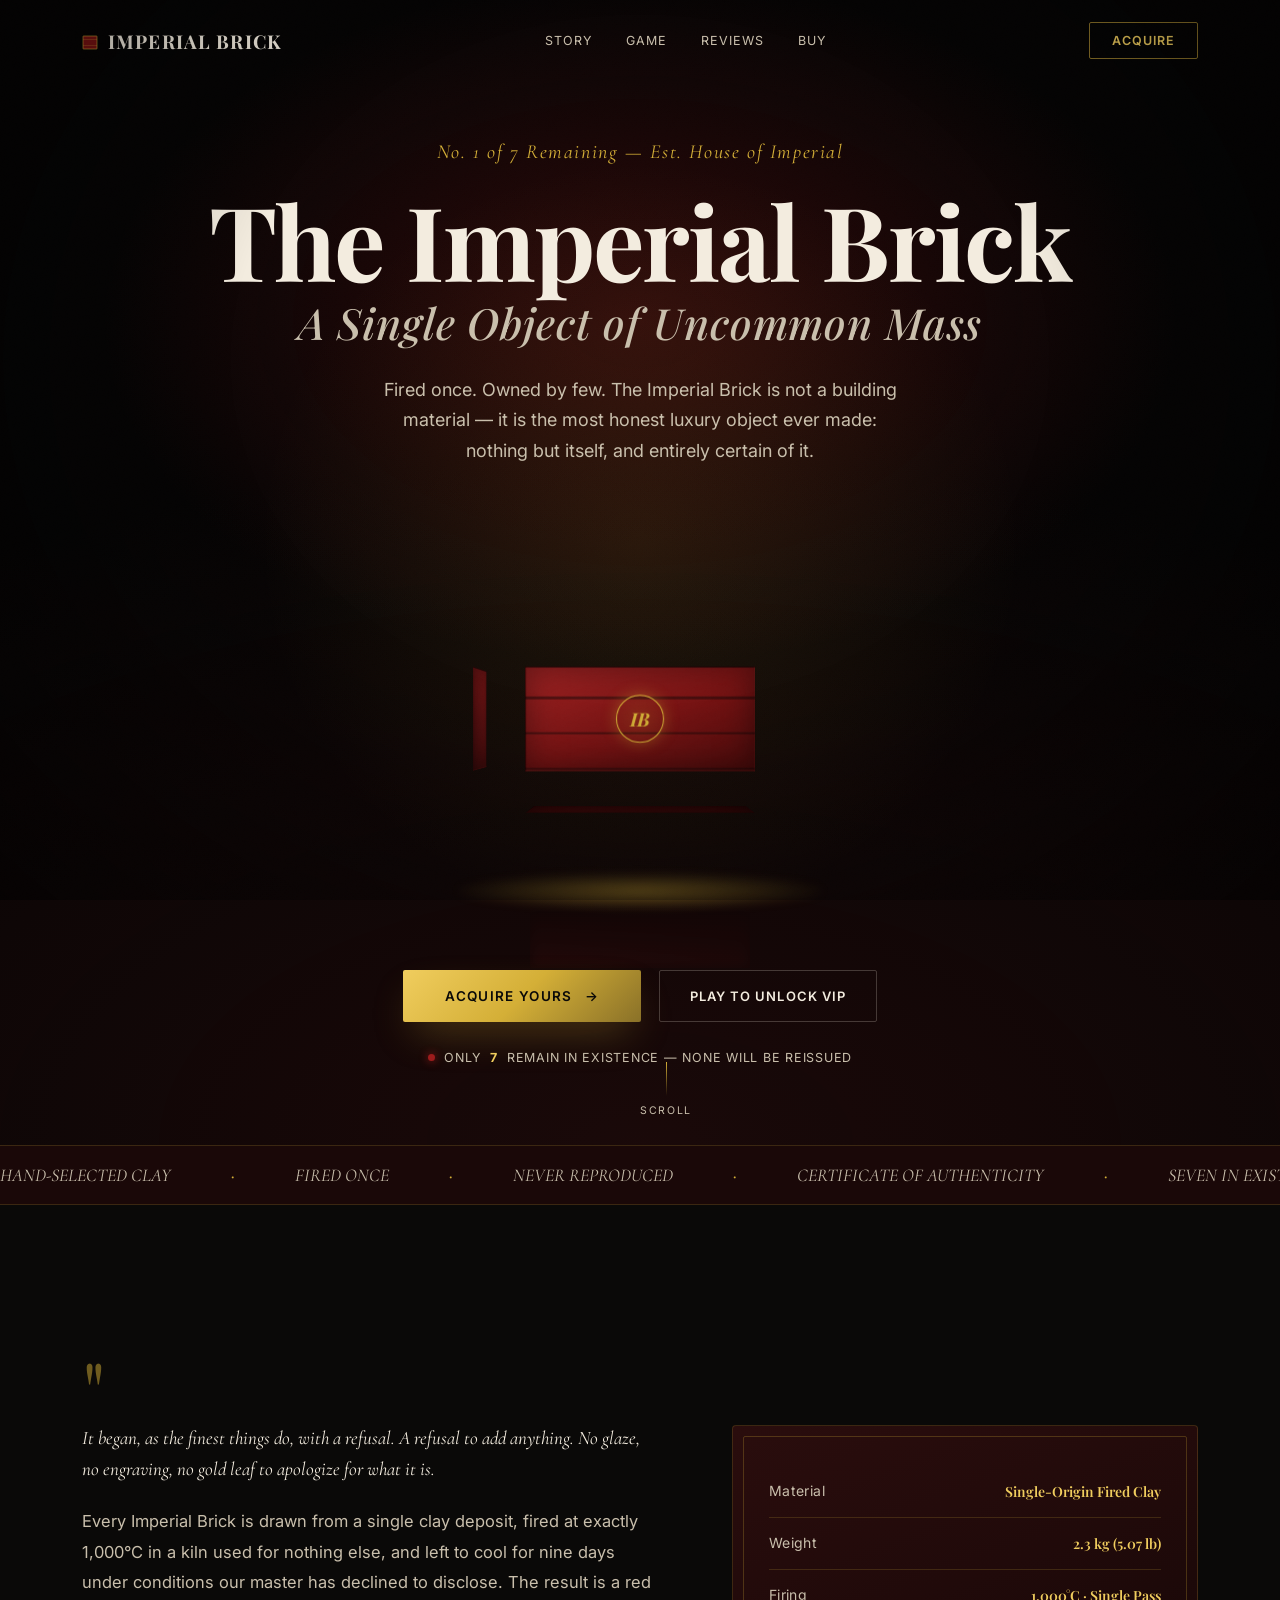
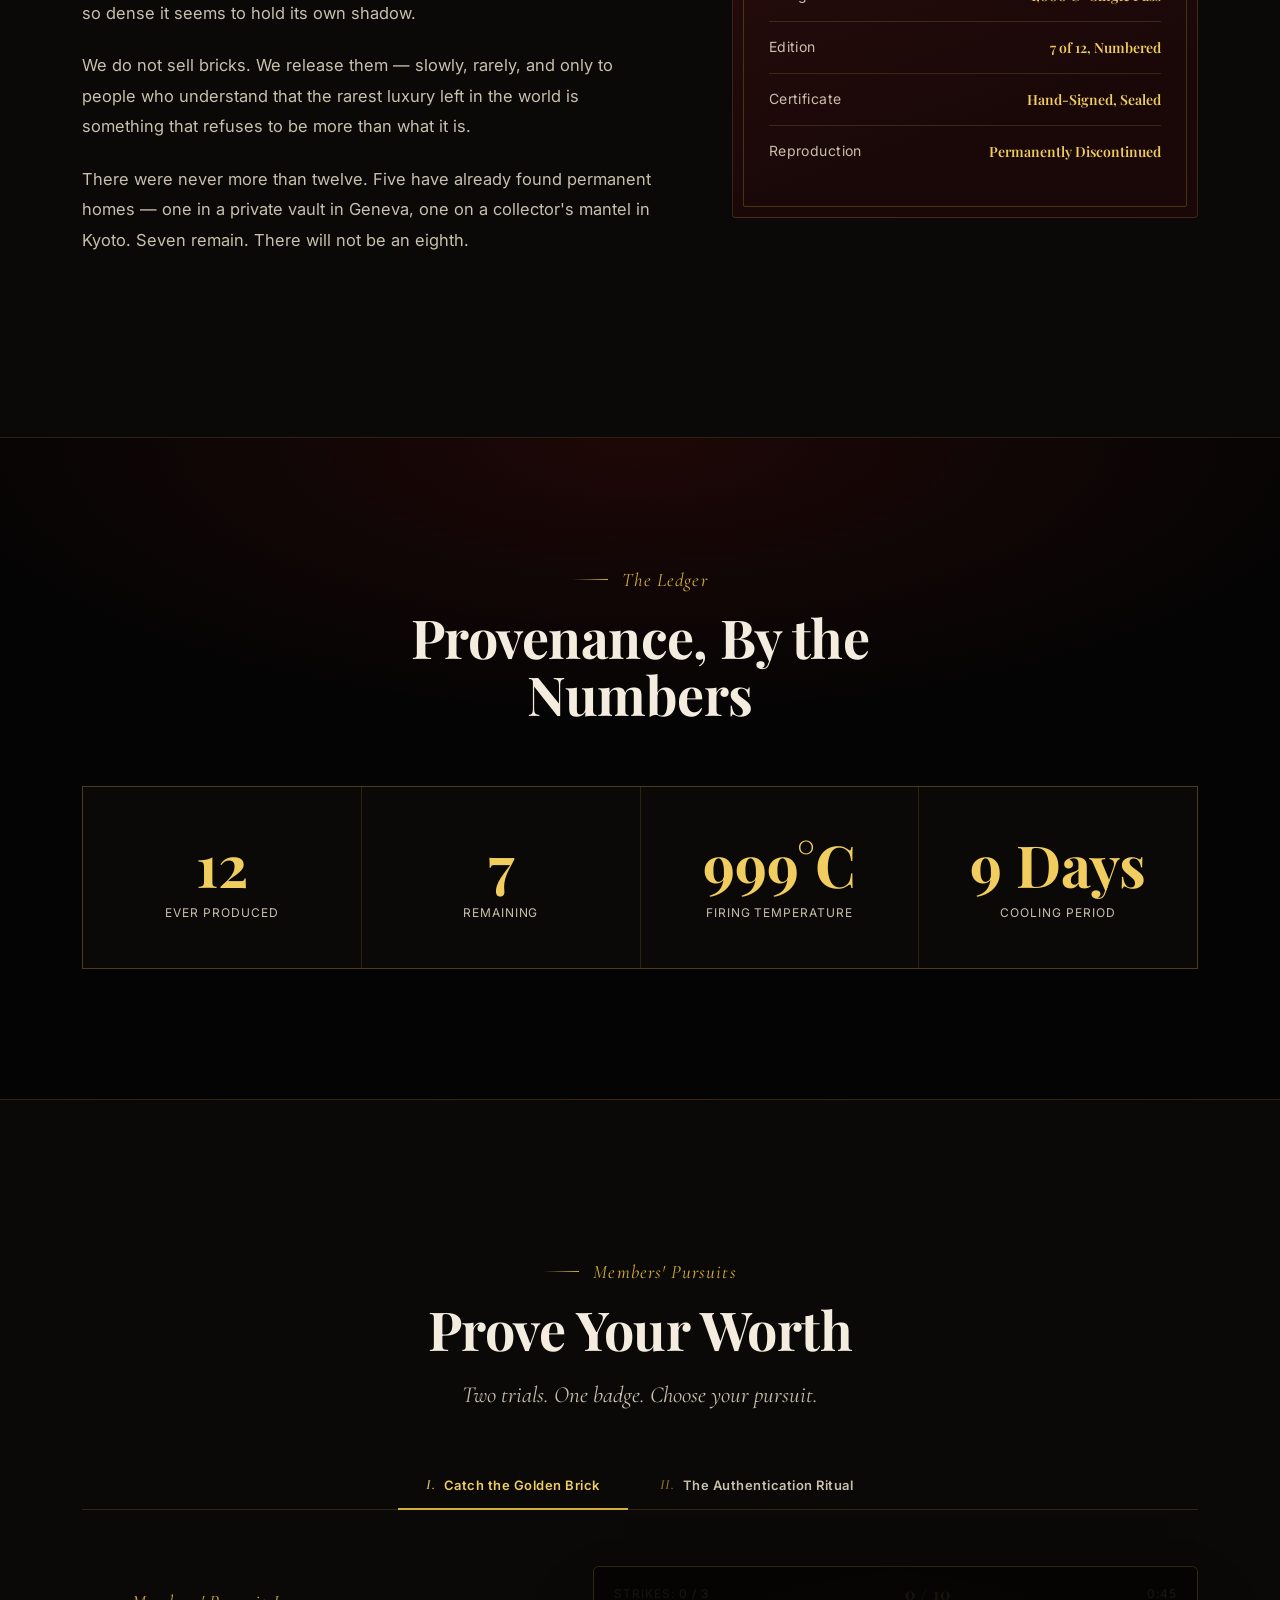
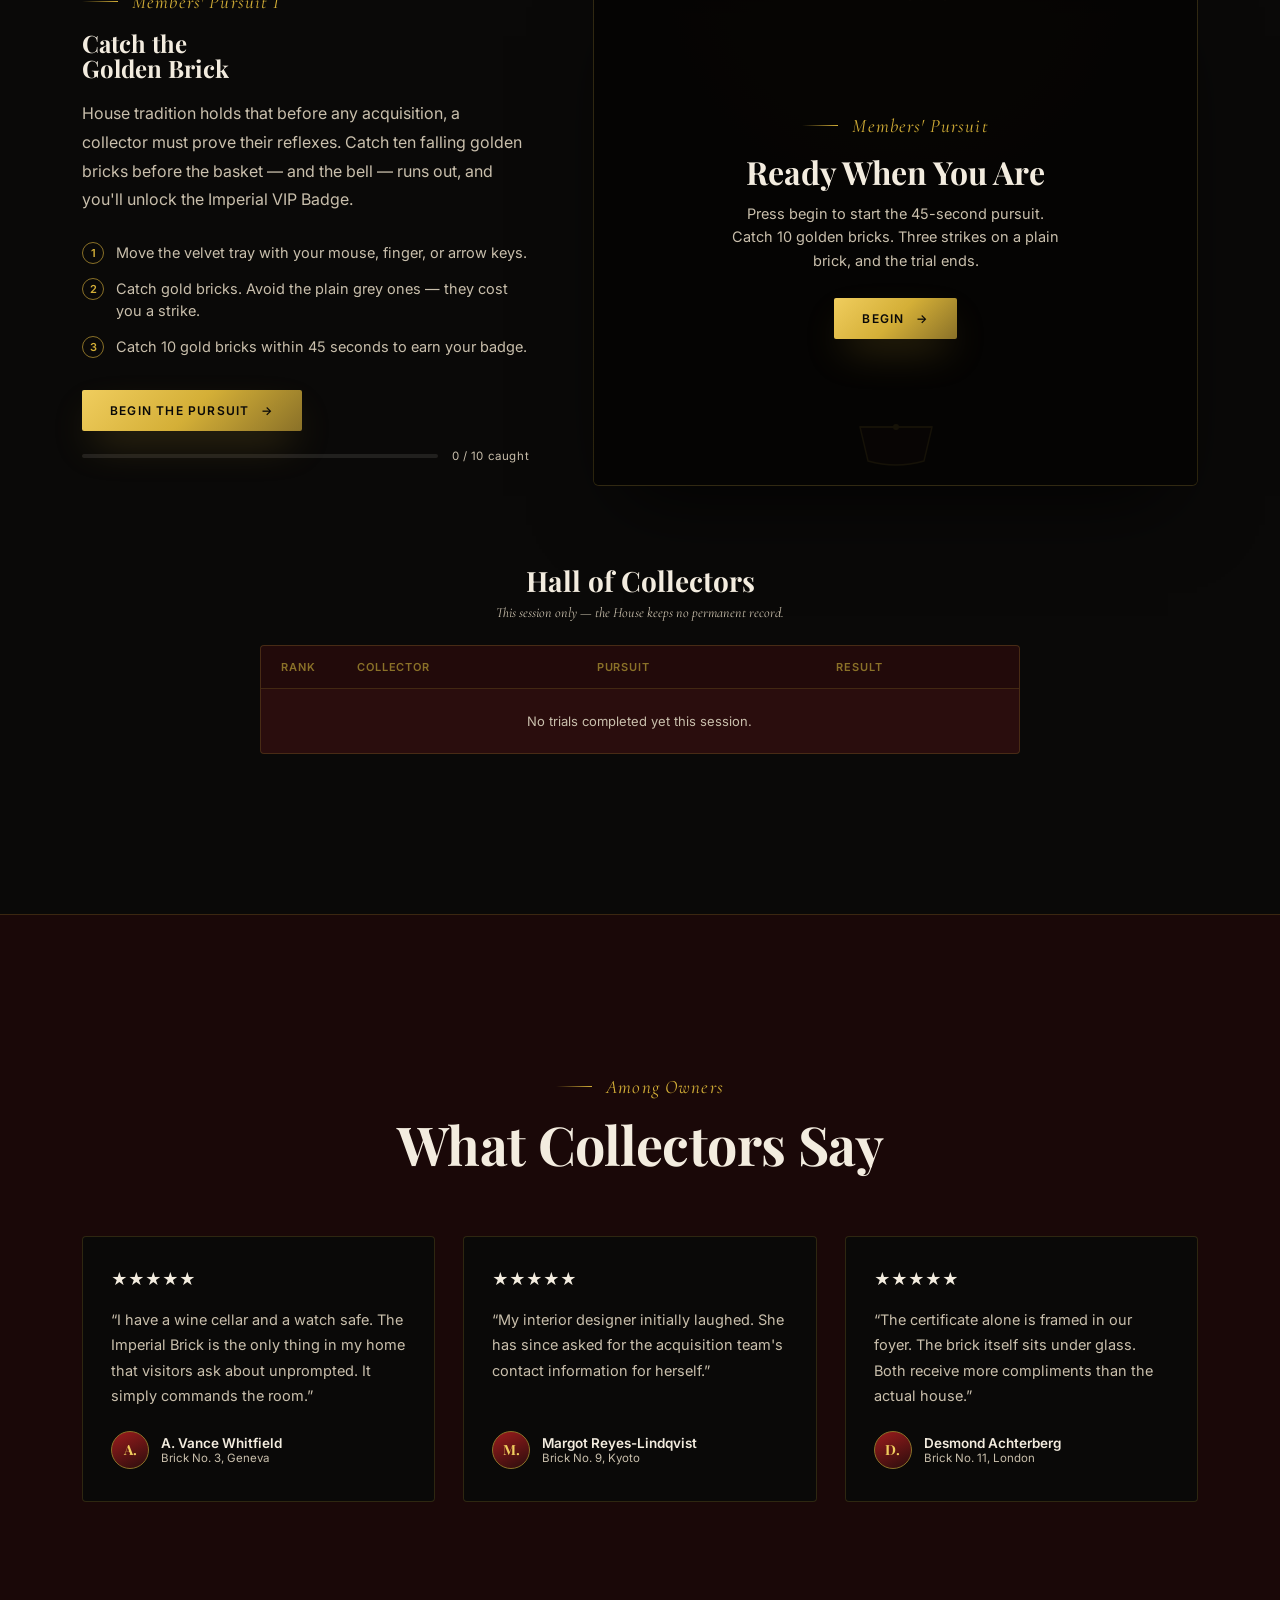
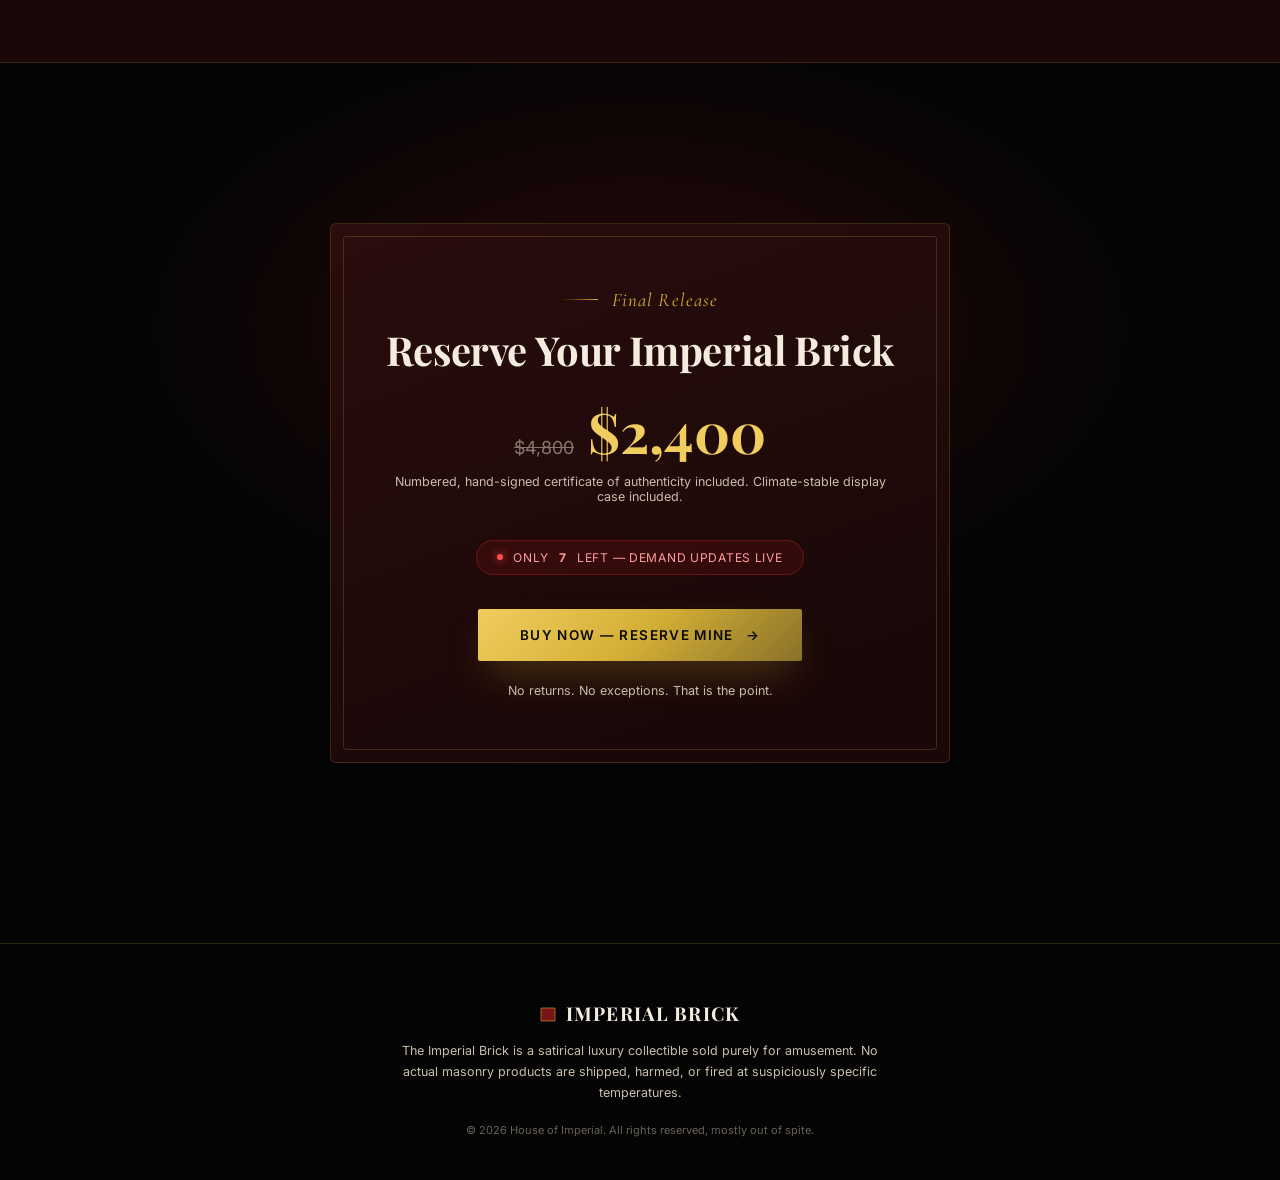
==== commit 2fa2db33: "update" ====
--- a/index.html
+++ b/index.html
@@ -12,2154 +12,7 @@
   <link
     href="https://fonts.googleapis.com/css2?family=Playfair+Display:ital,wght@0,500;0,600;0,700;0,900;1,500;1,600&family=Cormorant+Garamond:ital,wght@0,500;1,500;1,600&family=Inter:wght@300;400;500;600;700&display=swap"
     rel="stylesheet">
-  <style>
-    /* ================= TOKENS ================= */
-    :root {
-      --void: #0a0908;
-      --void-deep: #050404;
-      --maroon: #1a0808;
-      --maroon-soft: #2a0d0d;
-      --oxblood: #7a1313;
-      --oxblood-bright: #9c1c1c;
-      --gold: #d4af37;
-      --gold-bright: #f0cd5e;
-      --gold-dim: #8a7128;
-      --bone: #f3ecdf;
-      --bone-dim: #c9bfac;
-      --line: rgba(212, 175, 55, 0.18);
-
-      --serif: "Playfair Display", "Georgia", serif;
-      --script: "Cormorant Garamond", serif;
-      --sans: "Inter", -apple-system, sans-serif;
-
-      --container: 1180px;
-      --ease: cubic-bezier(.16, .8, .24, 1);
-    }
-
-    * {
-      margin: 0;
-      padding: 0;
-      box-sizing: border-box;
-    }
-
-    html {
-      scroll-behavior: smooth;
-    }
-
-    body {
-      background: var(--void);
-      color: var(--bone);
-      font-family: var(--sans);
-      overflow-x: hidden;
-      -webkit-font-smoothing: antialiased;
-    }
-
-    img,
-    svg {
-      display: block;
-      max-width: 100%;
-    }
-
-    a {
-      color: inherit;
-      text-decoration: none;
-    }
-
-    button {
-      font-family: inherit;
-      cursor: pointer;
-      border: none;
-      background: none;
-      color: inherit;
-    }
-
-    ::selection {
-      background: var(--gold);
-      color: var(--void);
-    }
-
-    @media (prefers-reduced-motion: reduce) {
-      * {
-        animation-duration: 0.01ms !important;
-        animation-iteration-count: 1 !important;
-        transition-duration: 0.01ms !important;
-        scroll-behavior: auto !important;
-      }
-    }
-
-    /* ================= TEXTURE / NOISE ================= */
-    .grain {
-      position: fixed;
-      inset: 0;
-      pointer-events: none;
-      z-index: 9999;
-      opacity: 0.035;
-      mix-blend-mode: overlay;
-      background-image: url("data:image/svg+xml,%3Csvg xmlns='http://www.w3.org/2000/svg' width='120' height='120'%3E%3Cfilter id='n'%3E%3CfeTurbulence type='fractalNoise' baseFrequency='0.9' numOctaves='2' stitchTiles='stitch'/%3E%3C/filter%3E%3Crect width='100%25' height='100%25' filter='url(%23n)'/%3E%3C/svg%3E");
-    }
-
-    .vignette {
-      position: fixed;
-      inset: 0;
-      pointer-events: none;
-      z-index: 9998;
-      background: radial-gradient(ellipse at 50% 40%, transparent 45%, rgba(0, 0, 0, 0.55) 100%);
-    }
-
-    /* ================= LAYOUT HELPERS ================= */
-    .wrap {
-      max-width: var(--container);
-      margin: 0 auto;
-      padding: 0 32px;
-    }
-
-    section {
-      position: relative;
-      z-index: 1;
-      scroll-margin-top: 90px;
-    }
-
-    .eyebrow {
-      font-family: var(--script);
-      font-style: italic;
-      font-size: clamp(15px, 1.6vw, 19px);
-      color: var(--gold);
-      letter-spacing: 0.06em;
-      display: flex;
-      align-items: center;
-      gap: 14px;
-      margin-bottom: 18px;
-    }
-
-    .eyebrow::before {
-      content: "";
-      width: 36px;
-      height: 1px;
-      background: linear-gradient(90deg, transparent, var(--gold));
-    }
-
-    .divider-glyph {
-      width: 46px;
-      height: 30px;
-      margin: 0 auto 28px;
-      opacity: 0.85;
-    }
-
-    .reveal {
-      opacity: 0;
-      transform: translateY(36px);
-      transition: opacity 1s var(--ease), transform 1s var(--ease);
-      animation: revealFallback 0s 2.5s forwards;
-    }
-
-    .reveal.is-visible {
-      opacity: 1;
-      transform: translateY(0);
-    }
-
-    .reveal-stagger>* {
-      opacity: 0;
-      transform: translateY(28px);
-      transition: opacity .8s var(--ease), transform .8s var(--ease);
-      animation: revealFallback 0s 2.5s forwards;
-    }
-
-    .reveal-stagger.is-visible>* {
-      opacity: 1;
-      transform: translateY(0);
-    }
-
-    @keyframes revealFallback {
-      to {
-        opacity: 1;
-        transform: translateY(0);
-      }
-    }
-
-    .reveal-stagger.is-visible>*:nth-child(1) {
-      transition-delay: .05s;
-    }
-
-    .reveal-stagger.is-visible>*:nth-child(2) {
-      transition-delay: .15s;
-    }
-
-    .reveal-stagger.is-visible>*:nth-child(3) {
-      transition-delay: .25s;
-    }
-
-    .reveal-stagger.is-visible>*:nth-child(4) {
-      transition-delay: .35s;
-    }
-
-    .reveal-stagger.is-visible>*:nth-child(5) {
-      transition-delay: .45s;
-    }
-
-    .reveal-stagger.is-visible>*:nth-child(6) {
-      transition-delay: .55s;
-    }
-
-    h1,
-    h2,
-    h3 {
-      font-family: var(--serif);
-      font-weight: 700;
-      line-height: 1.05;
-      color: var(--bone);
-    }
-
-    .section-title {
-      font-size: clamp(32px, 4.2vw, 54px);
-      margin-bottom: 20px;
-      letter-spacing: -0.01em;
-    }
-
-    .section-lede {
-      font-family: var(--script);
-      font-style: italic;
-      font-size: clamp(18px, 2vw, 23px);
-      color: var(--bone-dim);
-      max-width: 560px;
-      line-height: 1.5;
-    }
-
-    .section-head {
-      text-align: center;
-      margin: 0 auto 64px;
-      max-width: 680px;
-    }
-
-    .gold-text {
-      background: linear-gradient(180deg, var(--gold-bright), var(--gold) 60%, var(--gold-dim));
-      -webkit-background-clip: text;
-      background-clip: text;
-      -webkit-text-fill-color: transparent;
-    }
-
-    /* ================= NAV ================= */
-    .nav {
-      position: fixed;
-      top: 0;
-      left: 0;
-      right: 0;
-      z-index: 500;
-      padding: 22px 0;
-      transition: padding .4s var(--ease), background .4s var(--ease), border-color .4s var(--ease);
-      border-bottom: 1px solid transparent;
-    }
-
-    .nav.scrolled {
-      padding: 14px 0;
-      background: rgba(8, 7, 6, 0.82);
-      backdrop-filter: blur(14px) saturate(140%);
-      border-bottom-color: var(--line);
-    }
-
-    .nav .wrap {
-      display: flex;
-      align-items: center;
-      justify-content: space-between;
-      gap: 24px;
-    }
-
-    .brand {
-      font-family: var(--serif);
-      font-weight: 700;
-      font-size: 19px;
-      letter-spacing: 0.06em;
-      display: flex;
-      align-items: center;
-      gap: 10px;
-      flex: 0 0 auto;
-    }
-
-    .brand .mark {
-      width: 16px;
-      height: 20px;
-    }
-
-    .nav-links {
-      display: flex;
-      align-items: center;
-      gap: 34px;
-      flex: 1 1 auto;
-      justify-content: center;
-    }
-
-    .nav-link {
-      font-size: 12.5px;
-      letter-spacing: 0.08em;
-      text-transform: uppercase;
-      color: var(--bone-dim);
-      position: relative;
-      padding: 4px 0;
-      transition: color .3s;
-    }
-
-    .nav-link::after {
-      content: "";
-      position: absolute;
-      left: 0;
-      bottom: -2px;
-      width: 0;
-      height: 1px;
-      background: var(--gold);
-      transition: width .3s var(--ease);
-    }
-
-    .nav-link:hover {
-      color: var(--bone);
-    }
-
-    .nav-link:hover::after {
-      width: 100%;
-    }
-
-    .nav-right {
-      display: flex;
-      align-items: center;
-      gap: 16px;
-      flex: 0 0 auto;
-    }
-
-    .nav-cta {
-      font-family: var(--sans);
-      font-weight: 600;
-      font-size: 12.5px;
-      letter-spacing: 0.08em;
-      text-transform: uppercase;
-      padding: 10px 22px;
-      border: 1px solid var(--gold-dim);
-      border-radius: 2px;
-      color: var(--gold-bright);
-      transition: border-color .3s, background .3s, color .3s;
-      white-space: nowrap;
-    }
-
-    .nav-cta:hover {
-      background: var(--gold);
-      color: var(--void);
-      border-color: var(--gold);
-    }
-
-    .nav-burger {
-      display: none;
-      flex-direction: column;
-      justify-content: center;
-      gap: 5px;
-      width: 30px;
-      height: 30px;
-      padding: 0;
-    }
-
-    .nav-burger span {
-      display: block;
-      width: 100%;
-      height: 1.5px;
-      background: var(--gold);
-      transition: transform .3s var(--ease), opacity .3s var(--ease);
-    }
-
-    .nav-burger[aria-expanded="true"] span:nth-child(1) {
-      transform: translateY(6.5px) rotate(45deg);
-    }
-
-    .nav-burger[aria-expanded="true"] span:nth-child(2) {
-      opacity: 0;
-    }
-
-    .nav-burger[aria-expanded="true"] span:nth-child(3) {
-      transform: translateY(-6.5px) rotate(-45deg);
-    }
-
-    .nav-mobile-panel {
-      display: none;
-      flex-direction: column;
-      max-height: 0;
-      overflow: hidden;
-      transition: max-height .4s var(--ease);
-      background: rgba(8, 7, 6, 0.96);
-      border-top: 1px solid transparent;
-    }
-
-    .nav-mobile-panel.open {
-      max-height: 300px;
-      border-top-color: var(--line);
-    }
-
-    .nav-mobile-link {
-      padding: 16px 32px;
-      font-size: 13.5px;
-      letter-spacing: 0.06em;
-      text-transform: uppercase;
-      color: var(--bone-dim);
-      border-bottom: 1px solid var(--line);
-    }
-
-    .nav-mobile-link:hover {
-      color: var(--gold);
-      background: rgba(212, 175, 55, 0.04);
-    }
-
-    /* ================= HERO ================= */
-    .hero {
-      min-height: 100vh;
-      display: flex;
-      flex-direction: column;
-      align-items: center;
-      justify-content: center;
-      text-align: center;
-      position: relative;
-      padding: 140px 24px 80px;
-      background:
-        radial-gradient(ellipse 70% 50% at 50% 28%, rgba(122, 19, 19, 0.35), transparent 60%),
-        radial-gradient(ellipse 100% 60% at 50% 100%, rgba(40, 12, 12, 0.6), transparent),
-        var(--void-deep);
-      overflow: hidden;
-    }
-
-    .hero-glow {
-      position: absolute;
-      top: 8%;
-      left: 50%;
-      transform: translateX(-50%);
-      width: 900px;
-      height: 900px;
-      background: radial-gradient(circle, rgba(212, 175, 55, 0.10), transparent 60%);
-      pointer-events: none;
-    }
-
-    .hero-eyebrow {
-      font-family: var(--script);
-      font-style: italic;
-      color: var(--gold);
-      font-size: clamp(16px, 1.8vw, 20px);
-      letter-spacing: 0.08em;
-      margin-bottom: 22px;
-      opacity: 0;
-      animation: fadeUp 1s var(--ease) .2s forwards;
-    }
-
-    .hero h1 {
-      font-size: clamp(48px, 8vw, 108px);
-      letter-spacing: -0.02em;
-      margin-bottom: 8px;
-      opacity: 0;
-      animation: fadeUp 1.1s var(--ease) .4s forwards;
-    }
-
-    .hero h1 span {
-      display: block;
-      font-style: italic;
-      font-weight: 500;
-      font-size: 0.42em;
-      color: var(--bone-dim);
-      margin-top: 6px;
-      letter-spacing: 0.02em;
-    }
-
-    .hero-sub {
-      font-size: clamp(15px, 1.6vw, 18px);
-      color: var(--bone-dim);
-      max-width: 520px;
-      margin: 22px auto 0;
-      line-height: 1.7;
-      opacity: 0;
-      animation: fadeUp 1.1s var(--ease) .6s forwards;
-    }
-
-    /* 3D BRICK STAGE */
-    .brick-stage {
-      width: 100%;
-      max-width: 520px;
-      height: clamp(280px, 38vw, 420px);
-      margin: 48px auto 36px;
-      position: relative;
-      opacity: 0;
-      animation: fadeUp 1.2s var(--ease) .75s forwards;
-    }
-
-    .brick-pedestal-glow {
-      position: absolute;
-      bottom: 6%;
-      left: 50%;
-      transform: translateX(-50%);
-      width: 70%;
-      height: 36px;
-      background: radial-gradient(ellipse, rgba(212, 175, 55, 0.45), transparent 75%);
-      filter: blur(4px);
-      animation: pulseGlow 4s ease-in-out infinite;
-    }
-
-    @keyframes pulseGlow {
-
-      0%,
-      100% {
-        opacity: 0.6;
-        transform: translateX(-50%) scale(1);
-      }
-
-      50% {
-        opacity: 1;
-        transform: translateX(-50%) scale(1.08);
-      }
-    }
-
-    .brick-scene {
-      width: 100%;
-      height: 100%;
-      perspective: 1400px;
-      display: flex;
-      align-items: center;
-      justify-content: center;
-    }
-
-    .brick-3d {
-      width: 220px;
-      height: 110px;
-      position: relative;
-      transform-style: preserve-3d;
-      animation: rotateBrick 16s linear infinite;
-      cursor: grab;
-    }
-
-    .brick-3d:active {
-      cursor: grabbing;
-    }
-
-    .brick-face {
-      position: absolute;
-      background: linear-gradient(155deg, #8a1c1c 0%, #6e1212 45%, #4a0a0a 100%);
-      border: 1px solid rgba(0, 0, 0, 0.4);
-      box-shadow: inset 0 0 30px rgba(0, 0, 0, 0.4);
-    }
-
-    .brick-face.front {
-      width: 220px;
-      height: 100px;
-      transform: translateZ(60px);
-      background:
-        repeating-linear-gradient(0deg, rgba(20, 8, 8, 0.5) 0 2px, transparent 2px 34px),
-        linear-gradient(155deg, #9c2222 0%, #7a1414 50%, #4f0b0b 100%);
-    }
-
-    .brick-face.back {
-      width: 220px;
-      height: 100px;
-      transform: translateZ(-60px) rotateY(180deg);
-      background: linear-gradient(155deg, #7a1414, #3f0808);
-    }
-
-    .brick-face.right {
-      width: 120px;
-      height: 100px;
-      transform: rotateY(90deg) translateZ(110px);
-      background: linear-gradient(160deg, #6e1414, #38090a);
-    }
-
-    .brick-face.left {
-      width: 120px;
-      height: 100px;
-      transform: rotateY(-90deg) translateZ(110px);
-      background: linear-gradient(160deg, #6e1414, #38090a);
-    }
-
-    .brick-face.top {
-      width: 220px;
-      height: 120px;
-      transform: rotateX(90deg) translateZ(50px);
-      background: linear-gradient(160deg, #b54a4a, #8a1c1c 70%);
-    }
-
-    .brick-face.bottom {
-      width: 220px;
-      height: 120px;
-      transform: rotateX(-90deg) translateZ(80px);
-      background: linear-gradient(160deg, #350707, #200404);
-    }
-
-    .brick-seal {
-      position: absolute;
-      top: 50%;
-      left: 50%;
-      width: 46px;
-      height: 46px;
-      transform: translate(-50%, -50%);
-      border: 1.5px solid var(--gold);
-      border-radius: 50%;
-      display: flex;
-      align-items: center;
-      justify-content: center;
-      font-family: var(--serif);
-      font-style: italic;
-      font-weight: 700;
-      font-size: 18px;
-      color: var(--gold);
-      background: radial-gradient(circle, rgba(212, 175, 55, 0.12), transparent);
-      box-shadow: 0 0 14px rgba(212, 175, 55, 0.35);
-    }
-
-    @keyframes rotateBrick {
-      from {
-        transform: rotateY(0deg) rotateX(-8deg);
-      }
-
-      to {
-        transform: rotateY(360deg) rotateX(-8deg);
-      }
-    }
-
-    .brick-reflection {
-      position: absolute;
-      bottom: -8%;
-      left: 50%;
-      transform: translateX(-50%) scaleY(-1);
-      width: 220px;
-      height: 60px;
-      filter: blur(6px);
-      opacity: 0.18;
-      background: linear-gradient(155deg, #9c2222, #4f0b0b);
-      mask-image: linear-gradient(to bottom, rgba(0, 0, 0, 0.6), transparent);
-    }
-
-    .hero-ctas {
-      display: flex;
-      gap: 18px;
-      align-items: center;
-      justify-content: center;
-      flex-wrap: wrap;
-      opacity: 0;
-      animation: fadeUp 1.1s var(--ease) .9s forwards;
-    }
-
-    @keyframes fadeUp {
-      from {
-        opacity: 0;
-        transform: translateY(22px);
-      }
-
-      to {
-        opacity: 1;
-        transform: translateY(0);
-      }
-    }
-
-    .stock-pill {
-      display: inline-flex;
-      align-items: center;
-      gap: 9px;
-      font-size: 12.5px;
-      letter-spacing: 0.06em;
-      text-transform: uppercase;
-      color: var(--bone-dim);
-      margin-top: 28px;
-      opacity: 0;
-      animation: fadeUp 1s var(--ease) 1.1s forwards;
-    }
-
-    .stock-pill .dot {
-      width: 7px;
-      height: 7px;
-      border-radius: 50%;
-      background: var(--oxblood-bright);
-      box-shadow: 0 0 8px var(--oxblood-bright);
-      animation: blinkDot 1.8s ease-in-out infinite;
-    }
-
-    @keyframes blinkDot {
-
-      0%,
-      100% {
-        opacity: 1;
-      }
-
-      50% {
-        opacity: 0.35;
-      }
-    }
-
-    .stock-pill strong {
-      color: var(--gold-bright);
-      font-weight: 700;
-    }
-
-    .scroll-cue {
-      position: absolute;
-      bottom: 28px;
-      left: 50%;
-      transform: translateX(-50%);
-      display: flex;
-      flex-direction: column;
-      align-items: center;
-      gap: 8px;
-      font-size: 10.5px;
-      letter-spacing: 0.16em;
-      text-transform: uppercase;
-      color: var(--bone-dim);
-      opacity: 0;
-      animation: fadeUp 1s var(--ease) 1.4s forwards;
-    }
-
-    .scroll-cue .line {
-      width: 1px;
-      height: 34px;
-      background: linear-gradient(180deg, var(--gold), transparent);
-      animation: scrollLine 2s ease-in-out infinite;
-    }
-
-    @keyframes scrollLine {
-      0% {
-        opacity: 1;
-        transform: scaleY(1);
-      }
-
-      50% {
-        opacity: 0.3;
-      }
-
-      100% {
-        opacity: 1;
-        transform: scaleY(1);
-      }
-    }
-
-    /* ================= LUXURY BUTTON ================= */
-    .btn-luxury {
-      position: relative;
-      display: inline-flex;
-      align-items: center;
-      gap: 12px;
-      padding: 18px 42px;
-      font-family: var(--sans);
-      font-weight: 600;
-      font-size: 13.5px;
-      letter-spacing: 0.1em;
-      text-transform: uppercase;
-      color: var(--void);
-      background: linear-gradient(135deg, var(--gold-bright), var(--gold) 50%, var(--gold-dim));
-      border-radius: 2px;
-      overflow: hidden;
-      isolation: isolate;
-      transition: transform .35s var(--ease), box-shadow .35s var(--ease);
-      box-shadow: 0 0 0 0 rgba(212, 175, 55, 0.5), 0 18px 40px -12px rgba(212, 175, 55, 0.35);
-    }
-
-    .btn-luxury::before {
-      content: "";
-      position: absolute;
-      inset: 0;
-      z-index: -1;
-      background: linear-gradient(120deg, transparent 30%, rgba(255, 255, 255, 0.55) 48%, transparent 65%);
-      transform: translateX(-120%);
-      transition: transform .9s var(--ease);
-    }
-
-    .btn-luxury:hover::before {
-      transform: translateX(120%);
-    }
-
-    .btn-luxury:hover {
-      transform: translateY(-3px);
-      box-shadow: 0 0 32px 4px rgba(212, 175, 55, 0.55), 0 24px 48px -10px rgba(212, 175, 55, 0.45);
-    }
-
-    .btn-luxury:active {
-      transform: translateY(-1px) scale(0.99);
-    }
-
-    .btn-luxury .arrow {
-      transition: transform .35s var(--ease);
-    }
-
-    .btn-luxury:hover .arrow {
-      transform: translateX(4px);
-    }
-
-    .btn-ghost {
-      display: inline-flex;
-      align-items: center;
-      gap: 10px;
-      padding: 17px 30px;
-      font-weight: 600;
-      font-size: 13px;
-      letter-spacing: 0.08em;
-      text-transform: uppercase;
-      color: var(--bone);
-      border: 1px solid rgba(243, 236, 223, 0.22);
-      border-radius: 2px;
-      transition: border-color .3s, background .3s;
-    }
-
-    .btn-ghost:hover {
-      border-color: var(--gold);
-      background: rgba(212, 175, 55, 0.06);
-    }
-
-    /* ================= MARQUEE STRIP ================= */
-    .marquee-strip {
-      border-top: 1px solid var(--line);
-      border-bottom: 1px solid var(--line);
-      background: var(--maroon);
-      padding: 18px 0;
-      overflow: hidden;
-    }
-
-    .marquee-track {
-      display: flex;
-      gap: 60px;
-      white-space: nowrap;
-      animation: marquee 28s linear infinite;
-      width: max-content;
-    }
-
-    .marquee-track span {
-      font-family: var(--script);
-      font-style: italic;
-      font-size: 18px;
-      color: var(--bone-dim);
-      display: flex;
-      align-items: center;
-      gap: 60px;
-    }
-
-    .marquee-track span b {
-      color: var(--gold);
-      font-weight: 600;
-      font-style: normal;
-    }
-
-    @keyframes marquee {
-      from {
-        transform: translateX(0);
-      }
-
-      to {
-        transform: translateX(-50%);
-      }
-    }
-
-    /* ================= STORY ================= */
-    .story {
-      padding: 160px 0;
-      background: var(--void);
-    }
-
-    .story-grid {
-      display: grid;
-      grid-template-columns: 1.1fr 0.9fr;
-      gap: 80px;
-      align-items: center;
-    }
-
-    .story-copy p {
-      font-size: 16.5px;
-      line-height: 1.85;
-      color: var(--bone-dim);
-      margin-bottom: 22px;
-    }
-
-    .story-copy p:first-of-type {
-      font-size: 19px;
-      color: var(--bone);
-      font-family: var(--script);
-      font-style: italic;
-      line-height: 1.6;
-    }
-
-    .story-mark {
-      font-family: var(--serif);
-      font-size: 80px;
-      color: var(--gold);
-      opacity: 0.5;
-      line-height: 0.6;
-      display: block;
-      margin-bottom: 10px;
-    }
-
-    .provenance-card {
-      background: linear-gradient(160deg, var(--maroon-soft), var(--maroon) 70%);
-      border: 1px solid var(--line);
-      border-radius: 4px;
-      padding: 40px 36px;
-      position: relative;
-    }
-
-    .provenance-card::before {
-      content: "";
-      position: absolute;
-      inset: 10px;
-      border: 1px solid rgba(212, 175, 55, 0.25);
-      border-radius: 2px;
-      pointer-events: none;
-    }
-
-    .prov-row {
-      display: flex;
-      justify-content: space-between;
-      gap: 20px;
-      padding: 16px 0;
-      border-bottom: 1px solid var(--line);
-      font-size: 14px;
-    }
-
-    .prov-row:last-child {
-      border-bottom: none;
-    }
-
-    .prov-row dt {
-      color: var(--bone-dim);
-      letter-spacing: 0.03em;
-    }
-
-    .prov-row dd {
-      color: var(--gold-bright);
-      font-weight: 600;
-      text-align: right;
-      font-family: var(--serif);
-    }
-
-    /* ================= STATS ================= */
-    .stats {
-      padding: 130px 0;
-      background:
-        radial-gradient(ellipse 80% 60% at 50% 0%, rgba(122, 19, 19, 0.22), transparent 70%),
-        var(--void-deep);
-      border-top: 1px solid var(--line);
-      border-bottom: 1px solid var(--line);
-    }
-
-    .stats-grid {
-      display: grid;
-      grid-template-columns: repeat(4, 1fr);
-      gap: 1px;
-      background: var(--line);
-      border: 1px solid var(--line);
-    }
-
-    .stat-cell {
-      background: var(--void);
-      padding: 48px 28px;
-      text-align: center;
-    }
-
-    .stat-num {
-      font-family: var(--serif);
-      font-weight: 700;
-      font-size: clamp(38px, 5vw, 58px);
-      color: var(--gold-bright);
-      line-height: 1;
-      margin-bottom: 12px;
-      white-space: nowrap;
-    }
-
-    .stat-label {
-      font-size: 12px;
-      letter-spacing: 0.08em;
-      text-transform: uppercase;
-      color: var(--bone-dim);
-    }
-
-    /* ================= GAME ================= */
-    .game-section {
-      padding: 160px 0;
-      background: var(--void);
-      position: relative;
-    }
-
-    .game-grid {
-      display: grid;
-      grid-template-columns: 0.85fr 1.15fr;
-      gap: 64px;
-      align-items: center;
-    }
-
-    .game-copy h2 {
-      margin-bottom: 18px;
-    }
-
-    .game-copy p {
-      color: var(--bone-dim);
-      line-height: 1.8;
-      margin-bottom: 28px;
-      max-width: 440px;
-    }
-
-    .game-rules {
-      list-style: none;
-      margin-bottom: 32px;
-    }
-
-    .game-rules li {
-      display: flex;
-      gap: 12px;
-      align-items: flex-start;
-      font-size: 14.5px;
-      color: var(--bone-dim);
-      margin-bottom: 14px;
-      line-height: 1.5;
-    }
-
-    .game-rules li .num {
-      flex: 0 0 auto;
-      width: 22px;
-      height: 22px;
-      border: 1px solid var(--gold-dim);
-      border-radius: 50%;
-      display: flex;
-      align-items: center;
-      justify-content: center;
-      font-size: 11px;
-      color: var(--gold);
-      font-family: var(--sans);
-      font-weight: 600;
-    }
-
-    .game-stage {
-      position: relative;
-      background: linear-gradient(180deg, #0d0b0a, #060504);
-      border: 1px solid var(--line);
-      border-radius: 6px;
-      height: 520px;
-      overflow: hidden;
-      box-shadow: 0 40px 80px -30px rgba(0, 0, 0, 0.8), inset 0 0 60px rgba(0, 0, 0, 0.5);
-    }
-
-    .game-stage::before {
-      content: "";
-      position: absolute;
-      inset: 0;
-      background: radial-gradient(circle at 50% 0%, rgba(212, 175, 55, 0.08), transparent 60%);
-      pointer-events: none;
-      z-index: 2;
-    }
-
-    .game-hud {
-      position: absolute;
-      top: 0;
-      left: 0;
-      right: 0;
-      z-index: 5;
-      display: flex;
-      justify-content: space-between;
-      align-items: center;
-      padding: 16px 20px;
-      font-size: 12px;
-      letter-spacing: 0.08em;
-      text-transform: uppercase;
-      color: var(--bone-dim);
-      background: linear-gradient(180deg, rgba(0, 0, 0, 0.55), transparent);
-    }
-
-    .game-hud .score {
-      color: var(--gold-bright);
-      font-weight: 700;
-      font-family: var(--serif);
-      font-size: 16px;
-    }
-
-    .game-hud .timer {
-      color: var(--bone);
-    }
-
-    .game-canvas-wrap {
-      position: absolute;
-      inset: 0;
-      z-index: 1;
-    }
-
-    .basket {
-      position: absolute;
-      bottom: 18px;
-      width: 84px;
-      height: 46px;
-      z-index: 4;
-      transform: translateX(-50%);
-      filter: drop-shadow(0 8px 14px rgba(0, 0, 0, 0.5));
-      touch-action: none;
-    }
-
-    .falling-item {
-      position: absolute;
-      top: -60px;
-      width: 34px;
-      height: 17px;
-      z-index: 3;
-      border-radius: 1px;
-      pointer-events: none;
-    }
-
-    .falling-item.gold {
-      background: linear-gradient(155deg, var(--gold-bright), var(--gold) 55%, var(--gold-dim));
-      box-shadow: 0 0 14px rgba(212, 175, 55, 0.6);
-    }
-
-    .falling-item.bad {
-      background: linear-gradient(155deg, #555, #2a2a2a);
-      box-shadow: 0 0 8px rgba(0, 0, 0, 0.5);
-    }
-
-    .game-overlay {
-      position: absolute;
-      inset: 0;
-      z-index: 10;
-      display: flex;
-      flex-direction: column;
-      align-items: center;
-      justify-content: center;
-      text-align: center;
-      background: rgba(6, 5, 4, 0.92);
-      padding: 32px;
-      transition: opacity .5s var(--ease), visibility .5s;
-    }
-
-    .game-overlay.hidden {
-      opacity: 0;
-      visibility: hidden;
-      pointer-events: none;
-    }
-
-    .game-overlay h3 {
-      font-size: clamp(24px, 3vw, 32px);
-      margin-bottom: 14px;
-    }
-
-    .game-overlay p {
-      color: var(--bone-dim);
-      margin-bottom: 26px;
-      max-width: 340px;
-      line-height: 1.6;
-      font-size: 14.5px;
-    }
-
-    .vip-badge {
-      width: 96px;
-      height: 96px;
-      margin: 0 auto 22px;
-      border-radius: 50%;
-      display: flex;
-      align-items: center;
-      justify-content: center;
-      background: radial-gradient(circle, rgba(212, 175, 55, 0.15), transparent 70%);
-      border: 1.5px solid var(--gold);
-      position: relative;
-    }
-
-    .vip-badge svg {
-      width: 52px;
-      height: 52px;
-    }
-
-    .vip-badge::after {
-      content: "";
-      position: absolute;
-      inset: -6px;
-      border-radius: 50%;
-      border: 1px dashed rgba(212, 175, 55, 0.4);
-      animation: spinSlow 14s linear infinite;
-    }
-
-    @keyframes spinSlow {
-      to {
-        transform: rotate(360deg);
-      }
-    }
-
-    .btn-small {
-      padding: 13px 28px;
-      font-size: 12px;
-    }
-
-    /* progress bar under stage */
-    .game-progress-row {
-      display: flex;
-      align-items: center;
-      gap: 14px;
-      margin-top: 18px;
-    }
-
-    .game-progress-track {
-      flex: 1;
-      height: 4px;
-      background: rgba(243, 236, 223, 0.1);
-      border-radius: 2px;
-      overflow: hidden;
-    }
-
-    .game-progress-fill {
-      height: 100%;
-      width: 0%;
-      background: linear-gradient(90deg, var(--gold-dim), var(--gold-bright));
-      transition: width .25s ease-out;
-    }
-
-    .game-progress-label {
-      font-size: 11.5px;
-      color: var(--bone-dim);
-      letter-spacing: 0.05em;
-      white-space: nowrap;
-    }
-
-    /* ================= GAME TABS ================= */
-    .game-tabs {
-      display: flex;
-      justify-content: center;
-      gap: 4px;
-      margin-bottom: 56px;
-      border-bottom: 1px solid var(--line);
-    }
-
-    .game-tab {
-      padding: 16px 28px;
-      font-family: var(--sans);
-      font-size: 13px;
-      font-weight: 600;
-      letter-spacing: 0.04em;
-      color: var(--bone-dim);
-      position: relative;
-      transition: color .3s;
-      display: flex;
-      align-items: center;
-      gap: 8px;
-    }
-
-    .game-tab .tab-num {
-      font-family: var(--script);
-      font-style: italic;
-      color: var(--gold-dim);
-      font-size: 14px;
-    }
-
-    .game-tab::after {
-      content: "";
-      position: absolute;
-      bottom: -1px;
-      left: 0;
-      right: 0;
-      height: 2px;
-      background: var(--gold);
-      transform: scaleX(0);
-      transition: transform .35s var(--ease);
-    }
-
-    .game-tab:hover {
-      color: var(--bone);
-    }
-
-    .game-tab.active {
-      color: var(--gold-bright);
-    }
-
-    .game-tab.active::after {
-      transform: scaleX(1);
-    }
-
-    .game-tab.active .tab-num {
-      color: var(--gold-bright);
-    }
-
-    /* ================= RITUAL GAME ================= */
-    .ritual-canvas-wrap {
-      position: absolute;
-      inset: 0;
-      z-index: 1;
-      display: flex;
-      align-items: center;
-      justify-content: center;
-      cursor: pointer;
-      -webkit-tap-highlight-color: transparent;
-    }
-
-    .ritual-dial-svg {
-      width: min(78%, 300px);
-      height: min(78%, 300px);
-    }
-
-    .ritual-seal-stack {
-      position: absolute;
-      bottom: 24px;
-      left: 50%;
-      transform: translateX(-50%);
-      display: flex;
-      gap: 10px;
-      z-index: 4;
-    }
-
-    .ritual-seal-dot {
-      width: 11px;
-      height: 11px;
-      border-radius: 50%;
-      border: 1.5px solid var(--gold-dim);
-      background: transparent;
-      transition: background .3s, border-color .3s, box-shadow .3s;
-    }
-
-    .ritual-seal-dot.filled {
-      background: var(--gold);
-      border-color: var(--gold-bright);
-      box-shadow: 0 0 10px rgba(212, 175, 55, 0.7);
-    }
-
-    /* ================= LEADERBOARD ================= */
-    .leaderboard {
-      margin-top: 80px;
-      max-width: 760px;
-      margin-left: auto;
-      margin-right: auto;
-    }
-
-    .leaderboard-head {
-      display: flex;
-      flex-direction: column;
-      align-items: center;
-      text-align: center;
-      margin-bottom: 24px;
-    }
-
-    .leaderboard-head h3 {
-      font-size: clamp(22px, 2.6vw, 28px);
-      margin-bottom: 8px;
-    }
-
-    .leaderboard-note {
-      font-family: var(--script);
-      font-style: italic;
-      font-size: 14px;
-      color: var(--bone-dim);
-    }
-
-    .leaderboard-table {
-      border: 1px solid var(--line);
-      border-radius: 4px;
-      overflow: hidden;
-      background: var(--maroon-soft);
-    }
-
-    .lb-row {
-      display: grid;
-      grid-template-columns: 64px 1.4fr 1.4fr 1fr;
-      gap: 12px;
-      padding: 14px 20px;
-      align-items: center;
-      font-size: 13.5px;
-      border-bottom: 1px solid var(--line);
-    }
-
-    .lb-row:last-child {
-      border-bottom: none;
-    }
-
-    .lb-header {
-      font-size: 11px;
-      letter-spacing: 0.08em;
-      text-transform: uppercase;
-      color: var(--gold-dim);
-      font-weight: 600;
-      background: rgba(0, 0, 0, 0.2);
-    }
-
-    .lb-empty {
-      padding: 24px 20px;
-      font-size: 13px;
-    }
-
-    .lb-rank {
-      font-family: var(--serif);
-      font-weight: 700;
-      color: var(--gold-bright);
-    }
-
-    .lb-name {
-      color: var(--bone);
-      font-weight: 500;
-    }
-
-    .lb-pursuit {
-      color: var(--bone-dim);
-      font-size: 12.5px;
-    }
-
-    .lb-result {
-      color: var(--gold-bright);
-      font-family: var(--serif);
-      font-weight: 600;
-    }
-
-    .lb-row.lb-new {
-      animation: lbHighlight 1.6s ease-out;
-    }
-
-    @keyframes lbHighlight {
-      0% {
-        background: rgba(212, 175, 55, 0.22);
-      }
-
-      100% {
-        background: transparent;
-      }
-    }
-
-    /* ================= REVIEWS ================= */
-    .reviews {
-      padding: 160px 0;
-      background: var(--maroon);
-      border-top: 1px solid var(--line);
-      border-bottom: 1px solid var(--line);
-    }
-
-    .reviews-grid {
-      display: grid;
-      grid-template-columns: repeat(3, 1fr);
-      gap: 28px;
-    }
-
-    .review-card {
-      background: var(--void);
-      border: 1px solid var(--line);
-      border-radius: 4px;
-      padding: 32px 28px;
-      display: flex;
-      flex-direction: column;
-      transition: transform .4s var(--ease), border-color .4s;
-    }
-
-    .review-card:hover {
-      transform: translateY(-6px);
-      border-color: var(--gold-dim);
-    }
-
-    .stars {
-      display: flex;
-      gap: 4px;
-      margin-bottom: 18px;
-    }
-
-    .stars svg {
-      width: 15px;
-      height: 15px;
-      fill: var(--gold);
-    }
-
-    .review-card p {
-      font-size: 14.5px;
-      line-height: 1.75;
-      color: var(--bone-dim);
-      margin-bottom: 22px;
-      flex: 1;
-    }
-
-    .review-card p::before {
-      content: "\201C";
-    }
-
-    .review-card p::after {
-      content: "\201D";
-    }
-
-    .review-who {
-      display: flex;
-      align-items: center;
-      gap: 12px;
-    }
-
-    .review-avatar {
-      width: 38px;
-      height: 38px;
-      border-radius: 50%;
-      background: linear-gradient(155deg, var(--oxblood-bright), var(--maroon-soft));
-      display: flex;
-      align-items: center;
-      justify-content: center;
-      font-family: var(--serif);
-      font-weight: 700;
-      font-size: 14px;
-      color: var(--gold-bright);
-      border: 1px solid var(--gold-dim);
-    }
-
-    .review-name {
-      font-size: 13.5px;
-      font-weight: 600;
-      color: var(--bone);
-    }
-
-    .review-title {
-      font-size: 11.5px;
-      color: var(--bone-dim);
-    }
-
-    /* ================= BUY ================= */
-    .buy {
-      padding: 160px 0 180px;
-      text-align: center;
-      background:
-        radial-gradient(ellipse 60% 50% at 50% 30%, rgba(122, 19, 19, 0.3), transparent 65%),
-        var(--void-deep);
-      position: relative;
-    }
-
-    .buy-card {
-      max-width: 620px;
-      margin: 0 auto;
-      background: linear-gradient(160deg, var(--maroon-soft), var(--maroon) 80%);
-      border: 1px solid var(--line);
-      border-radius: 6px;
-      padding: 64px 48px;
-      position: relative;
-    }
-
-    .buy-card::before {
-      content: "";
-      position: absolute;
-      inset: 12px;
-      border: 1px solid rgba(212, 175, 55, 0.22);
-      border-radius: 3px;
-      pointer-events: none;
-    }
-
-    .buy-price {
-      display: flex;
-      align-items: baseline;
-      justify-content: center;
-      gap: 14px;
-      margin: 22px 0 6px;
-    }
-
-    .buy-price .amount {
-      font-family: var(--serif);
-      font-weight: 700;
-      font-size: 56px;
-      color: var(--gold-bright);
-    }
-
-    .buy-price .was {
-      font-size: 18px;
-      color: var(--bone-dim);
-      text-decoration: line-through;
-      opacity: 0.6;
-    }
-
-    .buy-note {
-      font-size: 12.5px;
-      color: var(--bone-dim);
-      margin-bottom: 36px;
-    }
-
-    .buy-stock {
-      display: inline-flex;
-      align-items: center;
-      gap: 10px;
-      background: rgba(122, 19, 19, 0.25);
-      border: 1px solid rgba(156, 28, 28, 0.5);
-      padding: 9px 20px;
-      border-radius: 30px;
-      font-size: 12px;
-      letter-spacing: 0.06em;
-      text-transform: uppercase;
-      color: #ff9d9d;
-      margin-bottom: 34px;
-    }
-
-    .buy-stock .dot {
-      width: 6px;
-      height: 6px;
-      border-radius: 50%;
-      background: #ff4d4d;
-      box-shadow: 0 0 8px #ff4d4d;
-      animation: blinkDot 1.6s ease-in-out infinite;
-    }
-
-    /* ================= FOOTER ================= */
-    footer {
-      padding: 56px 0 40px;
-      text-align: center;
-      border-top: 1px solid var(--line);
-      background: var(--void-deep);
-    }
-
-    footer .brand {
-      justify-content: center;
-      margin-bottom: 14px;
-    }
-
-    footer p {
-      font-size: 12.5px;
-      color: var(--bone-dim);
-      line-height: 1.7;
-      max-width: 480px;
-      margin: 0 auto;
-    }
-
-    footer .fine {
-      margin-top: 18px;
-      font-size: 11px;
-      opacity: 0.5;
-    }
-
-    /* ================= CONFETTI ================= */
-    #confetti-canvas {
-      position: fixed;
-      inset: 0;
-      z-index: 99999;
-      pointer-events: none;
-    }
-
-    /* ================= TOAST ================= */
-    .toast {
-      position: fixed;
-      bottom: 28px;
-      left: 50%;
-      transform: translateX(-50%) translateY(20px);
-      background: var(--bone);
-      color: var(--void);
-      padding: 14px 26px;
-      border-radius: 3px;
-      font-size: 13.5px;
-      font-weight: 600;
-      box-shadow: 0 20px 40px -10px rgba(0, 0, 0, 0.5);
-      z-index: 9999;
-      opacity: 0;
-      pointer-events: none;
-      transition: opacity .4s var(--ease), transform .4s var(--ease);
-      display: flex;
-      align-items: center;
-      gap: 10px;
-    }
-
-    .toast.show {
-      opacity: 1;
-      transform: translateX(-50%) translateY(0);
-      pointer-events: auto;
-    }
-
-    .toast .gold-dot {
-      width: 7px;
-      height: 7px;
-      border-radius: 50%;
-      background: var(--oxblood);
-    }
-
-    /* ================= CHECKOUT MODAL (full screen) ================= */
-    .checkout-modal {
-      position: fixed;
-      inset: 0;
-      z-index: 2000;
-      width: 100vw;
-      height: 100vh;
-      display: flex;
-      flex-direction: column;
-      background: var(--void-deep);
-      opacity: 0;
-      visibility: hidden;
-      transform: translateY(12px);
-      transition: opacity .4s var(--ease), visibility .4s, transform .4s var(--ease);
-      overflow: hidden;
-    }
-
-    .checkout-modal.open {
-      opacity: 1;
-      visibility: visible;
-      transform: translateY(0);
-    }
-
-    .checkout-topbar {
-      flex: 0 0 auto;
-      display: flex;
-      align-items: center;
-      justify-content: space-between;
-      padding: 22px 40px;
-      border-bottom: 1px solid var(--line);
-      background: rgba(10, 9, 8, 0.7);
-    }
-
-    .checkout-brand {
-      font-family: var(--serif);
-      font-weight: 700;
-      font-size: 17px;
-      letter-spacing: 0.06em;
-      display: flex;
-      align-items: center;
-      gap: 9px;
-      color: var(--bone);
-    }
-
-    .checkout-brand .mark {
-      width: 14px;
-      height: 18px;
-    }
-
-    .checkout-topbar-label {
-      font-size: 12px;
-      letter-spacing: 0.1em;
-      text-transform: uppercase;
-      color: var(--gold-dim);
-      position: absolute;
-      left: 50%;
-      transform: translateX(-50%);
-    }
-
-    .checkout-close {
-      width: 38px;
-      height: 38px;
-      display: flex;
-      align-items: center;
-      justify-content: center;
-      font-size: 26px;
-      line-height: 1;
-      color: var(--bone-dim);
-      border: 1px solid var(--line);
-      border-radius: 50%;
-      transition: color .3s, border-color .3s, transform .3s;
-      flex: 0 0 auto;
-    }
-
-    .checkout-close:hover {
-      color: var(--gold);
-      border-color: var(--gold-dim);
-      transform: rotate(90deg);
-    }
-
-    .checkout-body {
-      flex: 1 1 auto;
-      width: 100%;
-      height: 100%;
-      overflow-y: auto;
-      display: flex;
-      justify-content: center;
-    }
-
-    .checkout-step {
-      width: 100%;
-      max-width: 1180px;
-      padding: 64px 40px 100px;
-      display: flex;
-      gap: 80px;
-      align-items: flex-start;
-    }
-
-    .checkout-step[hidden] {
-      display: none;
-    }
-
-    .checkout-form-col {
-      flex: 1 1 580px;
-      min-width: 0;
-    }
-
-    .checkout-summary-col {
-      flex: 0 0 360px;
-    }
-
-    .checkout-step h3 {
-      font-size: clamp(28px, 3.4vw, 38px);
-      margin: 12px 0 14px;
-    }
-
-    .checkout-sub {
-      font-family: var(--script);
-      font-style: italic;
-      font-size: 16.5px;
-      color: var(--bone-dim);
-      line-height: 1.6;
-      margin-bottom: 36px;
-      max-width: 520px;
-    }
-
-    .checkout-section-label {
-      font-size: 12px;
-      letter-spacing: 0.1em;
-      text-transform: uppercase;
-      color: var(--gold-dim);
-      font-weight: 600;
-      margin: 32px 0 18px;
-      padding-bottom: 10px;
-      border-bottom: 1px solid var(--line);
-    }
-
-    .checkout-section-label:first-of-type {
-      margin-top: 0;
-    }
-
-    .checkout-field {
-      margin-bottom: 20px;
-      display: flex;
-      flex-direction: column;
-      gap: 8px;
-    }
-
-    .checkout-field label {
-      font-size: 11.5px;
-      letter-spacing: 0.07em;
-      text-transform: uppercase;
-      color: var(--bone-dim);
-      font-weight: 600;
-    }
-
-    .checkout-field input {
-      background: rgba(0, 0, 0, 0.25);
-      border: 1px solid var(--line);
-      border-radius: 3px;
-      padding: 15px 16px;
-      font-family: var(--sans);
-      font-size: 15px;
-      color: var(--bone);
-      width: 100%;
-      transition: border-color .25s, background .25s;
-    }
-
-    .checkout-field input::placeholder {
-      color: rgba(243, 236, 223, 0.3);
-    }
-
-    .checkout-field input:focus {
-      outline: none;
-      border-color: var(--gold-dim);
-      background: rgba(0, 0, 0, 0.35);
-    }
-
-    .checkout-field input.invalid {
-      border-color: var(--oxblood-bright);
-    }
-
-    .checkout-error {
-      font-size: 11.5px;
-      color: #ff8a8a;
-      min-height: 14px;
-      display: block;
-    }
-
-    .checkout-row {
-      display: grid;
-      grid-template-columns: 1fr 1fr;
-      gap: 20px;
-    }
-
-    .checkout-submit {
-      width: 100%;
-      justify-content: center;
-      margin-top: 8px;
-      margin-bottom: 14px;
-    }
-
-    .checkout-disclaimer {
-      font-size: 11.5px;
-      color: var(--bone-dim);
-      text-align: center;
-      opacity: 0.7;
-      line-height: 1.5;
-    }
-
-    /* order summary card */
-    .checkout-summary-card {
-      background: linear-gradient(165deg, var(--maroon-soft), var(--maroon) 80%);
-      border: 1px solid var(--line);
-      border-radius: 6px;
-      padding: 32px 28px;
-      position: sticky;
-      top: 0;
-    }
-
-    .checkout-product {
-      display: flex;
-      align-items: center;
-      gap: 16px;
-      margin-bottom: 24px;
-    }
-
-    .checkout-product-thumb {
-      width: 72px;
-      height: 48px;
-      flex: 0 0 auto;
-      border-radius: 3px;
-      overflow: hidden;
-    }
-
-    .checkout-product-info {
-      flex: 1 1 auto;
-      min-width: 0;
-    }
-
-    .checkout-product-name {
-      font-family: var(--serif);
-      font-weight: 600;
-      font-size: 15px;
-      color: var(--bone);
-    }
-
-    .checkout-product-meta {
-      font-size: 12px;
-      color: var(--bone-dim);
-      margin-top: 3px;
-    }
-
-    .checkout-product-price {
-      font-family: var(--serif);
-      font-weight: 700;
-      color: var(--gold-bright);
-      font-size: 15px;
-      flex: 0 0 auto;
-    }
-
-    .checkout-line {
-      display: flex;
-      justify-content: space-between;
-      font-size: 13.5px;
-      color: var(--bone-dim);
-      padding: 11px 0;
-      border-top: 1px solid var(--line);
-    }
-
-    .checkout-line-total {
-      border-top: 1px solid var(--gold-dim);
-      margin-top: 4px;
-      font-family: var(--serif);
-      font-weight: 700;
-      font-size: 17px;
-      color: var(--bone);
-    }
-
-    .checkout-line-total span:last-child {
-      color: var(--gold-bright);
-    }
-
-    .checkout-summary-note {
-      font-size: 11.5px;
-      color: var(--bone-dim);
-      opacity: 0.75;
-      line-height: 1.6;
-      margin-top: 18px;
-    }
-
-    .checkout-step-confirm {
-      flex-direction: column;
-      align-items: center;
-      text-align: center;
-      max-width: 560px;
-      margin: 0 auto;
-      padding-top: 90px;
-    }
-
-    .checkout-step-confirm .vip-badge {
-      margin: 0 auto 24px;
-    }
-
-    .checkout-receipt {
-      width: 100%;
-      background: rgba(0, 0, 0, 0.22);
-      border: 1px solid var(--line);
-      border-radius: 3px;
-      padding: 26px 28px;
-      margin-bottom: 32px;
-      text-align: left;
-      font-size: 14px;
-      color: var(--bone-dim);
-      line-height: 2;
-    }
-
-    .checkout-receipt strong {
-      color: var(--bone);
-      font-weight: 600;
-    }
-
-    .checkout-step-confirm .checkout-submit {
-      max-width: 320px;
-    }
-
-    /* ================= RESPONSIVE ================= */
-    @media (max-width: 980px) {
-      .story-grid {
-        grid-template-columns: 1fr;
-        gap: 48px;
-      }
-
-      .game-grid {
-        grid-template-columns: 1fr;
-        gap: 48px;
-      }
-
-      .stats-grid {
-        grid-template-columns: repeat(2, 1fr);
-      }
-
-      .reviews-grid {
-        grid-template-columns: 1fr;
-        max-width: 480px;
-        margin: 0 auto;
-      }
-
-      .nav-links {
-        display: none;
-      }
-
-      .nav-burger {
-        display: flex;
-      }
-
-      .nav-mobile-panel {
-        display: flex;
-      }
-
-      .checkout-step {
-        flex-direction: column;
-        gap: 48px;
-      }
-
-      .checkout-summary-col {
-        flex: 1 1 auto;
-        width: 100%;
-        max-width: 520px;
-      }
-
-      .checkout-summary-card {
-        position: static;
-      }
-
-      .game-tabs {
-        flex-direction: column;
-        align-items: stretch;
-        border-bottom: none;
-      }
-
-      .game-tab {
-        justify-content: center;
-        border: 1px solid var(--line);
-        border-radius: 3px;
-        margin-bottom: 8px;
-      }
-
-      .game-tab::after {
-        display: none;
-      }
-
-      .game-tab.active {
-        background: rgba(212, 175, 55, 0.08);
-        border-color: var(--gold-dim);
-      }
-
-      .lb-row {
-        grid-template-columns: 40px 1fr 1fr;
-        font-size: 12px;
-        padding: 12px 14px;
-      }
-
-      .lb-pursuit {
-        display: none;
-      }
-
-      .lb-header span:nth-child(3) {
-        display: none;
-      }
-    }
-
-    @media (max-width: 640px) {
-      .wrap {
-        padding: 0 20px;
-      }
-
-      .hero {
-        padding-top: 120px;
-      }
-
-      .hero h1 span {
-        font-size: 0.46em;
-      }
-
-      .story {
-        padding: 100px 0;
-      }
-
-      .stats {
-        padding: 90px 0;
-      }
-
-      .game-section {
-        padding: 100px 0;
-      }
-
-      .reviews {
-        padding: 100px 0;
-      }
-
-      .buy {
-        padding: 100px 0 120px;
-      }
-
-      .buy-card {
-        padding: 44px 24px;
-      }
-
-      .stats-grid {
-        grid-template-columns: 1fr 1fr;
-      }
-
-      .stat-cell {
-        padding: 34px 16px;
-      }
-
-      .stat-num {
-        font-size: 32px;
-      }
-
-      .game-stage {
-        height: 460px;
-      }
-
-      .hero-ctas {
-        flex-direction: column;
-        width: 100%;
-      }
-
-      .hero-ctas .btn-luxury,
-      .hero-ctas .btn-ghost {
-        width: 100%;
-        justify-content: center;
-      }
-
-      .nav-cta {
-        padding: 8px 14px;
-        font-size: 11px;
-      }
-
-      .marquee-track span {
-        font-size: 15px;
-      }
-
-      .checkout-topbar {
-        padding: 16px 18px;
-      }
-
-      .checkout-brand {
-        font-size: 14px;
-      }
-
-      .checkout-topbar-label {
-        display: none;
-      }
-
-      .checkout-step {
-        flex-direction: column;
-        gap: 40px;
-        padding: 32px 20px 80px;
-      }
-
-      .checkout-summary-col {
-        flex: 1 1 auto;
-        width: 100%;
-      }
-
-      .checkout-summary-card {
-        position: static;
-      }
-
-      .checkout-row {
-        grid-template-columns: 1fr;
-      }
-
-      .checkout-step-confirm {
-        padding-top: 40px;
-      }
-    }
-  </style>
+  <link rel="stylesheet" href="style.css">
 </head>
 
 <body>
--- a/style.css
+++ b/style.css
@@ -0,0 +1,2146 @@
+/* ================= TOKENS ================= */
+:root {
+  --void: #0a0908;
+  --void-deep: #050404;
+  --maroon: #1a0808;
+  --maroon-soft: #2a0d0d;
+  --oxblood: #7a1313;
+  --oxblood-bright: #9c1c1c;
+  --gold: #d4af37;
+  --gold-bright: #f0cd5e;
+  --gold-dim: #8a7128;
+  --bone: #f3ecdf;
+  --bone-dim: #c9bfac;
+  --line: rgba(212, 175, 55, 0.18);
+
+  --serif: "Playfair Display", "Georgia", serif;
+  --script: "Cormorant Garamond", serif;
+  --sans: "Inter", -apple-system, sans-serif;
+
+  --container: 1180px;
+  --ease: cubic-bezier(.16, .8, .24, 1);
+}
+
+* {
+  margin: 0;
+  padding: 0;
+  box-sizing: border-box;
+}
+
+html {
+  scroll-behavior: smooth;
+}
+
+body {
+  background: var(--void);
+  color: var(--bone);
+  font-family: var(--sans);
+  overflow-x: hidden;
+  -webkit-font-smoothing: antialiased;
+}
+
+img,
+svg {
+  display: block;
+  max-width: 100%;
+}
+
+a {
+  color: inherit;
+  text-decoration: none;
+}
+
+button {
+  font-family: inherit;
+  cursor: pointer;
+  border: none;
+  background: none;
+  color: inherit;
+}
+
+::selection {
+  background: var(--gold);
+  color: var(--void);
+}
+
+@media (prefers-reduced-motion: reduce) {
+  * {
+    animation-duration: 0.01ms !important;
+    animation-iteration-count: 1 !important;
+    transition-duration: 0.01ms !important;
+    scroll-behavior: auto !important;
+  }
+}
+
+/* ================= TEXTURE / NOISE ================= */
+.grain {
+  position: fixed;
+  inset: 0;
+  pointer-events: none;
+  z-index: 9999;
+  opacity: 0.035;
+  mix-blend-mode: overlay;
+  background-image: url("data:image/svg+xml,%3Csvg xmlns='http://www.w3.org/2000/svg' width='120' height='120'%3E%3Cfilter id='n'%3E%3CfeTurbulence type='fractalNoise' baseFrequency='0.9' numOctaves='2' stitchTiles='stitch'/%3E%3C/filter%3E%3Crect width='100%25' height='100%25' filter='url(%23n)'/%3E%3C/svg%3E");
+}
+
+.vignette {
+  position: fixed;
+  inset: 0;
+  pointer-events: none;
+  z-index: 9998;
+  background: radial-gradient(ellipse at 50% 40%, transparent 45%, rgba(0, 0, 0, 0.55) 100%);
+}
+
+/* ================= LAYOUT HELPERS ================= */
+.wrap {
+  max-width: var(--container);
+  margin: 0 auto;
+  padding: 0 32px;
+}
+
+section {
+  position: relative;
+  z-index: 1;
+  scroll-margin-top: 90px;
+}
+
+.eyebrow {
+  font-family: var(--script);
+  font-style: italic;
+  font-size: clamp(15px, 1.6vw, 19px);
+  color: var(--gold);
+  letter-spacing: 0.06em;
+  display: flex;
+  align-items: center;
+  gap: 14px;
+  margin-bottom: 18px;
+}
+
+.eyebrow::before {
+  content: "";
+  width: 36px;
+  height: 1px;
+  background: linear-gradient(90deg, transparent, var(--gold));
+}
+
+.divider-glyph {
+  width: 46px;
+  height: 30px;
+  margin: 0 auto 28px;
+  opacity: 0.85;
+}
+
+.reveal {
+  opacity: 0;
+  transform: translateY(36px);
+  transition: opacity 1s var(--ease), transform 1s var(--ease);
+  animation: revealFallback 0s 2.5s forwards;
+}
+
+.reveal.is-visible {
+  opacity: 1;
+  transform: translateY(0);
+}
+
+.reveal-stagger>* {
+  opacity: 0;
+  transform: translateY(28px);
+  transition: opacity .8s var(--ease), transform .8s var(--ease);
+  animation: revealFallback 0s 2.5s forwards;
+}
+
+.reveal-stagger.is-visible>* {
+  opacity: 1;
+  transform: translateY(0);
+}
+
+@keyframes revealFallback {
+  to {
+    opacity: 1;
+    transform: translateY(0);
+  }
+}
+
+.reveal-stagger.is-visible>*:nth-child(1) {
+  transition-delay: .05s;
+}
+
+.reveal-stagger.is-visible>*:nth-child(2) {
+  transition-delay: .15s;
+}
+
+.reveal-stagger.is-visible>*:nth-child(3) {
+  transition-delay: .25s;
+}
+
+.reveal-stagger.is-visible>*:nth-child(4) {
+  transition-delay: .35s;
+}
+
+.reveal-stagger.is-visible>*:nth-child(5) {
+  transition-delay: .45s;
+}
+
+.reveal-stagger.is-visible>*:nth-child(6) {
+  transition-delay: .55s;
+}
+
+h1,
+h2,
+h3 {
+  font-family: var(--serif);
+  font-weight: 700;
+  line-height: 1.05;
+  color: var(--bone);
+}
+
+.section-title {
+  font-size: clamp(32px, 4.2vw, 54px);
+  margin-bottom: 20px;
+  letter-spacing: -0.01em;
+}
+
+.section-lede {
+  font-family: var(--script);
+  font-style: italic;
+  font-size: clamp(18px, 2vw, 23px);
+  color: var(--bone-dim);
+  max-width: 560px;
+  line-height: 1.5;
+}
+
+.section-head {
+  text-align: center;
+  margin: 0 auto 64px;
+  max-width: 680px;
+}
+
+.gold-text {
+  background: linear-gradient(180deg, var(--gold-bright), var(--gold) 60%, var(--gold-dim));
+  -webkit-background-clip: text;
+  background-clip: text;
+  -webkit-text-fill-color: transparent;
+}
+
+/* ================= NAV ================= */
+.nav {
+  position: fixed;
+  top: 0;
+  left: 0;
+  right: 0;
+  z-index: 500;
+  padding: 22px 0;
+  transition: padding .4s var(--ease), background .4s var(--ease), border-color .4s var(--ease);
+  border-bottom: 1px solid transparent;
+}
+
+.nav.scrolled {
+  padding: 14px 0;
+  background: rgba(8, 7, 6, 0.82);
+  backdrop-filter: blur(14px) saturate(140%);
+  border-bottom-color: var(--line);
+}
+
+.nav .wrap {
+  display: flex;
+  align-items: center;
+  justify-content: space-between;
+  gap: 24px;
+}
+
+.brand {
+  font-family: var(--serif);
+  font-weight: 700;
+  font-size: 19px;
+  letter-spacing: 0.06em;
+  display: flex;
+  align-items: center;
+  gap: 10px;
+  flex: 0 0 auto;
+}
+
+.brand .mark {
+  width: 16px;
+  height: 20px;
+}
+
+.nav-links {
+  display: flex;
+  align-items: center;
+  gap: 34px;
+  flex: 1 1 auto;
+  justify-content: center;
+}
+
+.nav-link {
+  font-size: 12.5px;
+  letter-spacing: 0.08em;
+  text-transform: uppercase;
+  color: var(--bone-dim);
+  position: relative;
+  padding: 4px 0;
+  transition: color .3s;
+}
+
+.nav-link::after {
+  content: "";
+  position: absolute;
+  left: 0;
+  bottom: -2px;
+  width: 0;
+  height: 1px;
+  background: var(--gold);
+  transition: width .3s var(--ease);
+}
+
+.nav-link:hover {
+  color: var(--bone);
+}
+
+.nav-link:hover::after {
+  width: 100%;
+}
+
+.nav-right {
+  display: flex;
+  align-items: center;
+  gap: 16px;
+  flex: 0 0 auto;
+}
+
+.nav-cta {
+  font-family: var(--sans);
+  font-weight: 600;
+  font-size: 12.5px;
+  letter-spacing: 0.08em;
+  text-transform: uppercase;
+  padding: 10px 22px;
+  border: 1px solid var(--gold-dim);
+  border-radius: 2px;
+  color: var(--gold-bright);
+  transition: border-color .3s, background .3s, color .3s;
+  white-space: nowrap;
+}
+
+.nav-cta:hover {
+  background: var(--gold);
+  color: var(--void);
+  border-color: var(--gold);
+}
+
+.nav-burger {
+  display: none;
+  flex-direction: column;
+  justify-content: center;
+  gap: 5px;
+  width: 30px;
+  height: 30px;
+  padding: 0;
+}
+
+.nav-burger span {
+  display: block;
+  width: 100%;
+  height: 1.5px;
+  background: var(--gold);
+  transition: transform .3s var(--ease), opacity .3s var(--ease);
+}
+
+.nav-burger[aria-expanded="true"] span:nth-child(1) {
+  transform: translateY(6.5px) rotate(45deg);
+}
+
+.nav-burger[aria-expanded="true"] span:nth-child(2) {
+  opacity: 0;
+}
+
+.nav-burger[aria-expanded="true"] span:nth-child(3) {
+  transform: translateY(-6.5px) rotate(-45deg);
+}
+
+.nav-mobile-panel {
+  display: none;
+  flex-direction: column;
+  max-height: 0;
+  overflow: hidden;
+  transition: max-height .4s var(--ease);
+  background: rgba(8, 7, 6, 0.96);
+  border-top: 1px solid transparent;
+}
+
+.nav-mobile-panel.open {
+  max-height: 300px;
+  border-top-color: var(--line);
+}
+
+.nav-mobile-link {
+  padding: 16px 32px;
+  font-size: 13.5px;
+  letter-spacing: 0.06em;
+  text-transform: uppercase;
+  color: var(--bone-dim);
+  border-bottom: 1px solid var(--line);
+}
+
+.nav-mobile-link:hover {
+  color: var(--gold);
+  background: rgba(212, 175, 55, 0.04);
+}
+
+/* ================= HERO ================= */
+.hero {
+  min-height: 100vh;
+  display: flex;
+  flex-direction: column;
+  align-items: center;
+  justify-content: center;
+  text-align: center;
+  position: relative;
+  padding: 140px 24px 80px;
+  background:
+    radial-gradient(ellipse 70% 50% at 50% 28%, rgba(122, 19, 19, 0.35), transparent 60%),
+    radial-gradient(ellipse 100% 60% at 50% 100%, rgba(40, 12, 12, 0.6), transparent),
+    var(--void-deep);
+  overflow: hidden;
+}
+
+.hero-glow {
+  position: absolute;
+  top: 8%;
+  left: 50%;
+  transform: translateX(-50%);
+  width: 900px;
+  height: 900px;
+  background: radial-gradient(circle, rgba(212, 175, 55, 0.10), transparent 60%);
+  pointer-events: none;
+}
+
+.hero-eyebrow {
+  font-family: var(--script);
+  font-style: italic;
+  color: var(--gold);
+  font-size: clamp(16px, 1.8vw, 20px);
+  letter-spacing: 0.08em;
+  margin-bottom: 22px;
+  opacity: 0;
+  animation: fadeUp 1s var(--ease) .2s forwards;
+}
+
+.hero h1 {
+  font-size: clamp(48px, 8vw, 108px);
+  letter-spacing: -0.02em;
+  margin-bottom: 8px;
+  opacity: 0;
+  animation: fadeUp 1.1s var(--ease) .4s forwards;
+}
+
+.hero h1 span {
+  display: block;
+  font-style: italic;
+  font-weight: 500;
+  font-size: 0.42em;
+  color: var(--bone-dim);
+  margin-top: 6px;
+  letter-spacing: 0.02em;
+}
+
+.hero-sub {
+  font-size: clamp(15px, 1.6vw, 18px);
+  color: var(--bone-dim);
+  max-width: 520px;
+  margin: 22px auto 0;
+  line-height: 1.7;
+  opacity: 0;
+  animation: fadeUp 1.1s var(--ease) .6s forwards;
+}
+
+/* 3D BRICK STAGE */
+.brick-stage {
+  width: 100%;
+  max-width: 520px;
+  height: clamp(280px, 38vw, 420px);
+  margin: 48px auto 36px;
+  position: relative;
+  opacity: 0;
+  animation: fadeUp 1.2s var(--ease) .75s forwards;
+}
+
+.brick-pedestal-glow {
+  position: absolute;
+  bottom: 6%;
+  left: 50%;
+  transform: translateX(-50%);
+  width: 70%;
+  height: 36px;
+  background: radial-gradient(ellipse, rgba(212, 175, 55, 0.45), transparent 75%);
+  filter: blur(4px);
+  animation: pulseGlow 4s ease-in-out infinite;
+}
+
+@keyframes pulseGlow {
+
+  0%,
+  100% {
+    opacity: 0.6;
+    transform: translateX(-50%) scale(1);
+  }
+
+  50% {
+    opacity: 1;
+    transform: translateX(-50%) scale(1.08);
+  }
+}
+
+.brick-scene {
+  width: 100%;
+  height: 100%;
+  perspective: 1400px;
+  display: flex;
+  align-items: center;
+  justify-content: center;
+}
+
+.brick-3d {
+  width: 220px;
+  height: 110px;
+  position: relative;
+  transform-style: preserve-3d;
+  animation: rotateBrick 16s linear infinite;
+  cursor: grab;
+}
+
+.brick-3d:active {
+  cursor: grabbing;
+}
+
+.brick-face {
+  position: absolute;
+  background: linear-gradient(155deg, #8a1c1c 0%, #6e1212 45%, #4a0a0a 100%);
+  border: 1px solid rgba(0, 0, 0, 0.4);
+  box-shadow: inset 0 0 30px rgba(0, 0, 0, 0.4);
+}
+
+.brick-face.front {
+  width: 220px;
+  height: 100px;
+  transform: translateZ(60px);
+  background:
+    repeating-linear-gradient(0deg, rgba(20, 8, 8, 0.5) 0 2px, transparent 2px 34px),
+    linear-gradient(155deg, #9c2222 0%, #7a1414 50%, #4f0b0b 100%);
+}
+
+.brick-face.back {
+  width: 220px;
+  height: 100px;
+  transform: translateZ(-60px) rotateY(180deg);
+  background: linear-gradient(155deg, #7a1414, #3f0808);
+}
+
+.brick-face.right {
+  width: 120px;
+  height: 100px;
+  transform: rotateY(90deg) translateZ(110px);
+  background: linear-gradient(160deg, #6e1414, #38090a);
+}
+
+.brick-face.left {
+  width: 120px;
+  height: 100px;
+  transform: rotateY(-90deg) translateZ(110px);
+  background: linear-gradient(160deg, #6e1414, #38090a);
+}
+
+.brick-face.top {
+  width: 220px;
+  height: 120px;
+  transform: rotateX(90deg) translateZ(50px);
+  background: linear-gradient(160deg, #b54a4a, #8a1c1c 70%);
+}
+
+.brick-face.bottom {
+  width: 220px;
+  height: 120px;
+  transform: rotateX(-90deg) translateZ(80px);
+  background: linear-gradient(160deg, #350707, #200404);
+}
+
+.brick-seal {
+  position: absolute;
+  top: 50%;
+  left: 50%;
+  width: 46px;
+  height: 46px;
+  transform: translate(-50%, -50%);
+  border: 1.5px solid var(--gold);
+  border-radius: 50%;
+  display: flex;
+  align-items: center;
+  justify-content: center;
+  font-family: var(--serif);
+  font-style: italic;
+  font-weight: 700;
+  font-size: 18px;
+  color: var(--gold);
+  background: radial-gradient(circle, rgba(212, 175, 55, 0.12), transparent);
+  box-shadow: 0 0 14px rgba(212, 175, 55, 0.35);
+}
+
+@keyframes rotateBrick {
+  from {
+    transform: rotateY(0deg) rotateX(-8deg);
+  }
+
+  to {
+    transform: rotateY(360deg) rotateX(-8deg);
+  }
+}
+
+.brick-reflection {
+  position: absolute;
+  bottom: -8%;
+  left: 50%;
+  transform: translateX(-50%) scaleY(-1);
+  width: 220px;
+  height: 60px;
+  filter: blur(6px);
+  opacity: 0.18;
+  background: linear-gradient(155deg, #9c2222, #4f0b0b);
+  mask-image: linear-gradient(to bottom, rgba(0, 0, 0, 0.6), transparent);
+}
+
+.hero-ctas {
+  display: flex;
+  gap: 18px;
+  align-items: center;
+  justify-content: center;
+  flex-wrap: wrap;
+  opacity: 0;
+  animation: fadeUp 1.1s var(--ease) .9s forwards;
+}
+
+@keyframes fadeUp {
+  from {
+    opacity: 0;
+    transform: translateY(22px);
+  }
+
+  to {
+    opacity: 1;
+    transform: translateY(0);
+  }
+}
+
+.stock-pill {
+  display: inline-flex;
+  align-items: center;
+  gap: 9px;
+  font-size: 12.5px;
+  letter-spacing: 0.06em;
+  text-transform: uppercase;
+  color: var(--bone-dim);
+  margin-top: 28px;
+  opacity: 0;
+  animation: fadeUp 1s var(--ease) 1.1s forwards;
+}
+
+.stock-pill .dot {
+  width: 7px;
+  height: 7px;
+  border-radius: 50%;
+  background: var(--oxblood-bright);
+  box-shadow: 0 0 8px var(--oxblood-bright);
+  animation: blinkDot 1.8s ease-in-out infinite;
+}
+
+@keyframes blinkDot {
+
+  0%,
+  100% {
+    opacity: 1;
+  }
+
+  50% {
+    opacity: 0.35;
+  }
+}
+
+.stock-pill strong {
+  color: var(--gold-bright);
+  font-weight: 700;
+}
+
+.scroll-cue {
+  position: absolute;
+  bottom: 28px;
+  left: 50%;
+  transform: translateX(-50%);
+  display: flex;
+  flex-direction: column;
+  align-items: center;
+  gap: 8px;
+  font-size: 10.5px;
+  letter-spacing: 0.16em;
+  text-transform: uppercase;
+  color: var(--bone-dim);
+  opacity: 0;
+  animation: fadeUp 1s var(--ease) 1.4s forwards;
+}
+
+.scroll-cue .line {
+  width: 1px;
+  height: 34px;
+  background: linear-gradient(180deg, var(--gold), transparent);
+  animation: scrollLine 2s ease-in-out infinite;
+}
+
+@keyframes scrollLine {
+  0% {
+    opacity: 1;
+    transform: scaleY(1);
+  }
+
+  50% {
+    opacity: 0.3;
+  }
+
+  100% {
+    opacity: 1;
+    transform: scaleY(1);
+  }
+}
+
+/* ================= LUXURY BUTTON ================= */
+.btn-luxury {
+  position: relative;
+  display: inline-flex;
+  align-items: center;
+  gap: 12px;
+  padding: 18px 42px;
+  font-family: var(--sans);
+  font-weight: 600;
+  font-size: 13.5px;
+  letter-spacing: 0.1em;
+  text-transform: uppercase;
+  color: var(--void);
+  background: linear-gradient(135deg, var(--gold-bright), var(--gold) 50%, var(--gold-dim));
+  border-radius: 2px;
+  overflow: hidden;
+  isolation: isolate;
+  transition: transform .35s var(--ease), box-shadow .35s var(--ease);
+  box-shadow: 0 0 0 0 rgba(212, 175, 55, 0.5), 0 18px 40px -12px rgba(212, 175, 55, 0.35);
+}
+
+.btn-luxury::before {
+  content: "";
+  position: absolute;
+  inset: 0;
+  z-index: -1;
+  background: linear-gradient(120deg, transparent 30%, rgba(255, 255, 255, 0.55) 48%, transparent 65%);
+  transform: translateX(-120%);
+  transition: transform .9s var(--ease);
+}
+
+.btn-luxury:hover::before {
+  transform: translateX(120%);
+}
+
+.btn-luxury:hover {
+  transform: translateY(-3px);
+  box-shadow: 0 0 32px 4px rgba(212, 175, 55, 0.55), 0 24px 48px -10px rgba(212, 175, 55, 0.45);
+}
+
+.btn-luxury:active {
+  transform: translateY(-1px) scale(0.99);
+}
+
+.btn-luxury .arrow {
+  transition: transform .35s var(--ease);
+}
+
+.btn-luxury:hover .arrow {
+  transform: translateX(4px);
+}
+
+.btn-ghost {
+  display: inline-flex;
+  align-items: center;
+  gap: 10px;
+  padding: 17px 30px;
+  font-weight: 600;
+  font-size: 13px;
+  letter-spacing: 0.08em;
+  text-transform: uppercase;
+  color: var(--bone);
+  border: 1px solid rgba(243, 236, 223, 0.22);
+  border-radius: 2px;
+  transition: border-color .3s, background .3s;
+}
+
+.btn-ghost:hover {
+  border-color: var(--gold);
+  background: rgba(212, 175, 55, 0.06);
+}
+
+/* ================= MARQUEE STRIP ================= */
+.marquee-strip {
+  border-top: 1px solid var(--line);
+  border-bottom: 1px solid var(--line);
+  background: var(--maroon);
+  padding: 18px 0;
+  overflow: hidden;
+}
+
+.marquee-track {
+  display: flex;
+  gap: 60px;
+  white-space: nowrap;
+  animation: marquee 28s linear infinite;
+  width: max-content;
+}
+
+.marquee-track span {
+  font-family: var(--script);
+  font-style: italic;
+  font-size: 18px;
+  color: var(--bone-dim);
+  display: flex;
+  align-items: center;
+  gap: 60px;
+}
+
+.marquee-track span b {
+  color: var(--gold);
+  font-weight: 600;
+  font-style: normal;
+}
+
+@keyframes marquee {
+  from {
+    transform: translateX(0);
+  }
+
+  to {
+    transform: translateX(-50%);
+  }
+}
+
+/* ================= STORY ================= */
+.story {
+  padding: 160px 0;
+  background: var(--void);
+}
+
+.story-grid {
+  display: grid;
+  grid-template-columns: 1.1fr 0.9fr;
+  gap: 80px;
+  align-items: center;
+}
+
+.story-copy p {
+  font-size: 16.5px;
+  line-height: 1.85;
+  color: var(--bone-dim);
+  margin-bottom: 22px;
+}
+
+.story-copy p:first-of-type {
+  font-size: 19px;
+  color: var(--bone);
+  font-family: var(--script);
+  font-style: italic;
+  line-height: 1.6;
+}
+
+.story-mark {
+  font-family: var(--serif);
+  font-size: 80px;
+  color: var(--gold);
+  opacity: 0.5;
+  line-height: 0.6;
+  display: block;
+  margin-bottom: 10px;
+}
+
+.provenance-card {
+  background: linear-gradient(160deg, var(--maroon-soft), var(--maroon) 70%);
+  border: 1px solid var(--line);
+  border-radius: 4px;
+  padding: 40px 36px;
+  position: relative;
+}
+
+.provenance-card::before {
+  content: "";
+  position: absolute;
+  inset: 10px;
+  border: 1px solid rgba(212, 175, 55, 0.25);
+  border-radius: 2px;
+  pointer-events: none;
+}
+
+.prov-row {
+  display: flex;
+  justify-content: space-between;
+  gap: 20px;
+  padding: 16px 0;
+  border-bottom: 1px solid var(--line);
+  font-size: 14px;
+}
+
+.prov-row:last-child {
+  border-bottom: none;
+}
+
+.prov-row dt {
+  color: var(--bone-dim);
+  letter-spacing: 0.03em;
+}
+
+.prov-row dd {
+  color: var(--gold-bright);
+  font-weight: 600;
+  text-align: right;
+  font-family: var(--serif);
+}
+
+/* ================= STATS ================= */
+.stats {
+  padding: 130px 0;
+  background:
+    radial-gradient(ellipse 80% 60% at 50% 0%, rgba(122, 19, 19, 0.22), transparent 70%),
+    var(--void-deep);
+  border-top: 1px solid var(--line);
+  border-bottom: 1px solid var(--line);
+}
+
+.stats-grid {
+  display: grid;
+  grid-template-columns: repeat(4, 1fr);
+  gap: 1px;
+  background: var(--line);
+  border: 1px solid var(--line);
+}
+
+.stat-cell {
+  background: var(--void);
+  padding: 48px 28px;
+  text-align: center;
+}
+
+.stat-num {
+  font-family: var(--serif);
+  font-weight: 700;
+  font-size: clamp(38px, 5vw, 58px);
+  color: var(--gold-bright);
+  line-height: 1;
+  margin-bottom: 12px;
+  white-space: nowrap;
+}
+
+.stat-label {
+  font-size: 12px;
+  letter-spacing: 0.08em;
+  text-transform: uppercase;
+  color: var(--bone-dim);
+}
+
+/* ================= GAME ================= */
+.game-section {
+  padding: 160px 0;
+  background: var(--void);
+  position: relative;
+}
+
+.game-grid {
+  display: grid;
+  grid-template-columns: 0.85fr 1.15fr;
+  gap: 64px;
+  align-items: center;
+}
+
+.game-copy h2 {
+  margin-bottom: 18px;
+}
+
+.game-copy p {
+  color: var(--bone-dim);
+  line-height: 1.8;
+  margin-bottom: 28px;
+  max-width: 440px;
+}
+
+.game-rules {
+  list-style: none;
+  margin-bottom: 32px;
+}
+
+.game-rules li {
+  display: flex;
+  gap: 12px;
+  align-items: flex-start;
+  font-size: 14.5px;
+  color: var(--bone-dim);
+  margin-bottom: 14px;
+  line-height: 1.5;
+}
+
+.game-rules li .num {
+  flex: 0 0 auto;
+  width: 22px;
+  height: 22px;
+  border: 1px solid var(--gold-dim);
+  border-radius: 50%;
+  display: flex;
+  align-items: center;
+  justify-content: center;
+  font-size: 11px;
+  color: var(--gold);
+  font-family: var(--sans);
+  font-weight: 600;
+}
+
+.game-stage {
+  position: relative;
+  background: linear-gradient(180deg, #0d0b0a, #060504);
+  border: 1px solid var(--line);
+  border-radius: 6px;
+  height: 520px;
+  overflow: hidden;
+  box-shadow: 0 40px 80px -30px rgba(0, 0, 0, 0.8), inset 0 0 60px rgba(0, 0, 0, 0.5);
+}
+
+.game-stage::before {
+  content: "";
+  position: absolute;
+  inset: 0;
+  background: radial-gradient(circle at 50% 0%, rgba(212, 175, 55, 0.08), transparent 60%);
+  pointer-events: none;
+  z-index: 2;
+}
+
+.game-hud {
+  position: absolute;
+  top: 0;
+  left: 0;
+  right: 0;
+  z-index: 5;
+  display: flex;
+  justify-content: space-between;
+  align-items: center;
+  padding: 16px 20px;
+  font-size: 12px;
+  letter-spacing: 0.08em;
+  text-transform: uppercase;
+  color: var(--bone-dim);
+  background: linear-gradient(180deg, rgba(0, 0, 0, 0.55), transparent);
+}
+
+.game-hud .score {
+  color: var(--gold-bright);
+  font-weight: 700;
+  font-family: var(--serif);
+  font-size: 16px;
+}
+
+.game-hud .timer {
+  color: var(--bone);
+}
+
+.game-canvas-wrap {
+  position: absolute;
+  inset: 0;
+  z-index: 1;
+}
+
+.basket {
+  position: absolute;
+  bottom: 18px;
+  width: 84px;
+  height: 46px;
+  z-index: 4;
+  transform: translateX(-50%);
+  filter: drop-shadow(0 8px 14px rgba(0, 0, 0, 0.5));
+  touch-action: none;
+}
+
+.falling-item {
+  position: absolute;
+  top: -60px;
+  width: 34px;
+  height: 17px;
+  z-index: 3;
+  border-radius: 1px;
+  pointer-events: none;
+}
+
+.falling-item.gold {
+  background: linear-gradient(155deg, var(--gold-bright), var(--gold) 55%, var(--gold-dim));
+  box-shadow: 0 0 14px rgba(212, 175, 55, 0.6);
+}
+
+.falling-item.bad {
+  background: linear-gradient(155deg, #555, #2a2a2a);
+  box-shadow: 0 0 8px rgba(0, 0, 0, 0.5);
+}
+
+.game-overlay {
+  position: absolute;
+  inset: 0;
+  z-index: 10;
+  display: flex;
+  flex-direction: column;
+  align-items: center;
+  justify-content: center;
+  text-align: center;
+  background: rgba(6, 5, 4, 0.92);
+  padding: 32px;
+  transition: opacity .5s var(--ease), visibility .5s;
+}
+
+.game-overlay.hidden {
+  opacity: 0;
+  visibility: hidden;
+  pointer-events: none;
+}
+
+.game-overlay h3 {
+  font-size: clamp(24px, 3vw, 32px);
+  margin-bottom: 14px;
+}
+
+.game-overlay p {
+  color: var(--bone-dim);
+  margin-bottom: 26px;
+  max-width: 340px;
+  line-height: 1.6;
+  font-size: 14.5px;
+}
+
+.vip-badge {
+  width: 96px;
+  height: 96px;
+  margin: 0 auto 22px;
+  border-radius: 50%;
+  display: flex;
+  align-items: center;
+  justify-content: center;
+  background: radial-gradient(circle, rgba(212, 175, 55, 0.15), transparent 70%);
+  border: 1.5px solid var(--gold);
+  position: relative;
+}
+
+.vip-badge svg {
+  width: 52px;
+  height: 52px;
+}
+
+.vip-badge::after {
+  content: "";
+  position: absolute;
+  inset: -6px;
+  border-radius: 50%;
+  border: 1px dashed rgba(212, 175, 55, 0.4);
+  animation: spinSlow 14s linear infinite;
+}
+
+@keyframes spinSlow {
+  to {
+    transform: rotate(360deg);
+  }
+}
+
+.btn-small {
+  padding: 13px 28px;
+  font-size: 12px;
+}
+
+/* progress bar under stage */
+.game-progress-row {
+  display: flex;
+  align-items: center;
+  gap: 14px;
+  margin-top: 18px;
+}
+
+.game-progress-track {
+  flex: 1;
+  height: 4px;
+  background: rgba(243, 236, 223, 0.1);
+  border-radius: 2px;
+  overflow: hidden;
+}
+
+.game-progress-fill {
+  height: 100%;
+  width: 0%;
+  background: linear-gradient(90deg, var(--gold-dim), var(--gold-bright));
+  transition: width .25s ease-out;
+}
+
+.game-progress-label {
+  font-size: 11.5px;
+  color: var(--bone-dim);
+  letter-spacing: 0.05em;
+  white-space: nowrap;
+}
+
+/* ================= GAME TABS ================= */
+.game-tabs {
+  display: flex;
+  justify-content: center;
+  gap: 4px;
+  margin-bottom: 56px;
+  border-bottom: 1px solid var(--line);
+}
+
+.game-tab {
+  padding: 16px 28px;
+  font-family: var(--sans);
+  font-size: 13px;
+  font-weight: 600;
+  letter-spacing: 0.04em;
+  color: var(--bone-dim);
+  position: relative;
+  transition: color .3s;
+  display: flex;
+  align-items: center;
+  gap: 8px;
+}
+
+.game-tab .tab-num {
+  font-family: var(--script);
+  font-style: italic;
+  color: var(--gold-dim);
+  font-size: 14px;
+}
+
+.game-tab::after {
+  content: "";
+  position: absolute;
+  bottom: -1px;
+  left: 0;
+  right: 0;
+  height: 2px;
+  background: var(--gold);
+  transform: scaleX(0);
+  transition: transform .35s var(--ease);
+}
+
+.game-tab:hover {
+  color: var(--bone);
+}
+
+.game-tab.active {
+  color: var(--gold-bright);
+}
+
+.game-tab.active::after {
+  transform: scaleX(1);
+}
+
+.game-tab.active .tab-num {
+  color: var(--gold-bright);
+}
+
+/* ================= RITUAL GAME ================= */
+.ritual-canvas-wrap {
+  position: absolute;
+  inset: 0;
+  z-index: 1;
+  display: flex;
+  align-items: center;
+  justify-content: center;
+  cursor: pointer;
+  -webkit-tap-highlight-color: transparent;
+}
+
+.ritual-dial-svg {
+  width: min(78%, 300px);
+  height: min(78%, 300px);
+}
+
+.ritual-seal-stack {
+  position: absolute;
+  bottom: 24px;
+  left: 50%;
+  transform: translateX(-50%);
+  display: flex;
+  gap: 10px;
+  z-index: 4;
+}
+
+.ritual-seal-dot {
+  width: 11px;
+  height: 11px;
+  border-radius: 50%;
+  border: 1.5px solid var(--gold-dim);
+  background: transparent;
+  transition: background .3s, border-color .3s, box-shadow .3s;
+}
+
+.ritual-seal-dot.filled {
+  background: var(--gold);
+  border-color: var(--gold-bright);
+  box-shadow: 0 0 10px rgba(212, 175, 55, 0.7);
+}
+
+/* ================= LEADERBOARD ================= */
+.leaderboard {
+  margin-top: 80px;
+  max-width: 760px;
+  margin-left: auto;
+  margin-right: auto;
+}
+
+.leaderboard-head {
+  display: flex;
+  flex-direction: column;
+  align-items: center;
+  text-align: center;
+  margin-bottom: 24px;
+}
+
+.leaderboard-head h3 {
+  font-size: clamp(22px, 2.6vw, 28px);
+  margin-bottom: 8px;
+}
+
+.leaderboard-note {
+  font-family: var(--script);
+  font-style: italic;
+  font-size: 14px;
+  color: var(--bone-dim);
+}
+
+.leaderboard-table {
+  border: 1px solid var(--line);
+  border-radius: 4px;
+  overflow: hidden;
+  background: var(--maroon-soft);
+}
+
+.lb-row {
+  display: grid;
+  grid-template-columns: 64px 1.4fr 1.4fr 1fr;
+  gap: 12px;
+  padding: 14px 20px;
+  align-items: center;
+  font-size: 13.5px;
+  border-bottom: 1px solid var(--line);
+}
+
+.lb-row:last-child {
+  border-bottom: none;
+}
+
+.lb-header {
+  font-size: 11px;
+  letter-spacing: 0.08em;
+  text-transform: uppercase;
+  color: var(--gold-dim);
+  font-weight: 600;
+  background: rgba(0, 0, 0, 0.2);
+}
+
+.lb-empty {
+  padding: 24px 20px;
+  font-size: 13px;
+}
+
+.lb-rank {
+  font-family: var(--serif);
+  font-weight: 700;
+  color: var(--gold-bright);
+}
+
+.lb-name {
+  color: var(--bone);
+  font-weight: 500;
+}
+
+.lb-pursuit {
+  color: var(--bone-dim);
+  font-size: 12.5px;
+}
+
+.lb-result {
+  color: var(--gold-bright);
+  font-family: var(--serif);
+  font-weight: 600;
+}
+
+.lb-row.lb-new {
+  animation: lbHighlight 1.6s ease-out;
+}
+
+@keyframes lbHighlight {
+  0% {
+    background: rgba(212, 175, 55, 0.22);
+  }
+
+  100% {
+    background: transparent;
+  }
+}
+
+/* ================= REVIEWS ================= */
+.reviews {
+  padding: 160px 0;
+  background: var(--maroon);
+  border-top: 1px solid var(--line);
+  border-bottom: 1px solid var(--line);
+}
+
+.reviews-grid {
+  display: grid;
+  grid-template-columns: repeat(3, 1fr);
+  gap: 28px;
+}
+
+.review-card {
+  background: var(--void);
+  border: 1px solid var(--line);
+  border-radius: 4px;
+  padding: 32px 28px;
+  display: flex;
+  flex-direction: column;
+  transition: transform .4s var(--ease), border-color .4s;
+}
+
+.review-card:hover {
+  transform: translateY(-6px);
+  border-color: var(--gold-dim);
+}
+
+.stars {
+  display: flex;
+  gap: 4px;
+  margin-bottom: 18px;
+}
+
+.stars svg {
+  width: 15px;
+  height: 15px;
+  fill: var(--gold);
+}
+
+.review-card p {
+  font-size: 14.5px;
+  line-height: 1.75;
+  color: var(--bone-dim);
+  margin-bottom: 22px;
+  flex: 1;
+}
+
+.review-card p::before {
+  content: "\201C";
+}
+
+.review-card p::after {
+  content: "\201D";
+}
+
+.review-who {
+  display: flex;
+  align-items: center;
+  gap: 12px;
+}
+
+.review-avatar {
+  width: 38px;
+  height: 38px;
+  border-radius: 50%;
+  background: linear-gradient(155deg, var(--oxblood-bright), var(--maroon-soft));
+  display: flex;
+  align-items: center;
+  justify-content: center;
+  font-family: var(--serif);
+  font-weight: 700;
+  font-size: 14px;
+  color: var(--gold-bright);
+  border: 1px solid var(--gold-dim);
+}
+
+.review-name {
+  font-size: 13.5px;
+  font-weight: 600;
+  color: var(--bone);
+}
+
+.review-title {
+  font-size: 11.5px;
+  color: var(--bone-dim);
+}
+
+/* ================= BUY ================= */
+.buy {
+  padding: 160px 0 180px;
+  text-align: center;
+  background:
+    radial-gradient(ellipse 60% 50% at 50% 30%, rgba(122, 19, 19, 0.3), transparent 65%),
+    var(--void-deep);
+  position: relative;
+}
+
+.buy-card {
+  max-width: 620px;
+  margin: 0 auto;
+  background: linear-gradient(160deg, var(--maroon-soft), var(--maroon) 80%);
+  border: 1px solid var(--line);
+  border-radius: 6px;
+  padding: 64px 48px;
+  position: relative;
+}
+
+.buy-card::before {
+  content: "";
+  position: absolute;
+  inset: 12px;
+  border: 1px solid rgba(212, 175, 55, 0.22);
+  border-radius: 3px;
+  pointer-events: none;
+}
+
+.buy-price {
+  display: flex;
+  align-items: baseline;
+  justify-content: center;
+  gap: 14px;
+  margin: 22px 0 6px;
+}
+
+.buy-price .amount {
+  font-family: var(--serif);
+  font-weight: 700;
+  font-size: 56px;
+  color: var(--gold-bright);
+}
+
+.buy-price .was {
+  font-size: 18px;
+  color: var(--bone-dim);
+  text-decoration: line-through;
+  opacity: 0.6;
+}
+
+.buy-note {
+  font-size: 12.5px;
+  color: var(--bone-dim);
+  margin-bottom: 36px;
+}
+
+.buy-stock {
+  display: inline-flex;
+  align-items: center;
+  gap: 10px;
+  background: rgba(122, 19, 19, 0.25);
+  border: 1px solid rgba(156, 28, 28, 0.5);
+  padding: 9px 20px;
+  border-radius: 30px;
+  font-size: 12px;
+  letter-spacing: 0.06em;
+  text-transform: uppercase;
+  color: #ff9d9d;
+  margin-bottom: 34px;
+}
+
+.buy-stock .dot {
+  width: 6px;
+  height: 6px;
+  border-radius: 50%;
+  background: #ff4d4d;
+  box-shadow: 0 0 8px #ff4d4d;
+  animation: blinkDot 1.6s ease-in-out infinite;
+}
+
+/* ================= FOOTER ================= */
+footer {
+  padding: 56px 0 40px;
+  text-align: center;
+  border-top: 1px solid var(--line);
+  background: var(--void-deep);
+}
+
+footer .brand {
+  justify-content: center;
+  margin-bottom: 14px;
+}
+
+footer p {
+  font-size: 12.5px;
+  color: var(--bone-dim);
+  line-height: 1.7;
+  max-width: 480px;
+  margin: 0 auto;
+}
+
+footer .fine {
+  margin-top: 18px;
+  font-size: 11px;
+  opacity: 0.5;
+}
+
+/* ================= CONFETTI ================= */
+#confetti-canvas {
+  position: fixed;
+  inset: 0;
+  z-index: 99999;
+  pointer-events: none;
+}
+
+/* ================= TOAST ================= */
+.toast {
+  position: fixed;
+  bottom: 28px;
+  left: 50%;
+  transform: translateX(-50%) translateY(20px);
+  background: var(--bone);
+  color: var(--void);
+  padding: 14px 26px;
+  border-radius: 3px;
+  font-size: 13.5px;
+  font-weight: 600;
+  box-shadow: 0 20px 40px -10px rgba(0, 0, 0, 0.5);
+  z-index: 9999;
+  opacity: 0;
+  pointer-events: none;
+  transition: opacity .4s var(--ease), transform .4s var(--ease);
+  display: flex;
+  align-items: center;
+  gap: 10px;
+}
+
+.toast.show {
+  opacity: 1;
+  transform: translateX(-50%) translateY(0);
+  pointer-events: auto;
+}
+
+.toast .gold-dot {
+  width: 7px;
+  height: 7px;
+  border-radius: 50%;
+  background: var(--oxblood);
+}
+
+/* ================= CHECKOUT MODAL (full screen) ================= */
+.checkout-modal {
+  position: fixed;
+  inset: 0;
+  z-index: 2000;
+  width: 100vw;
+  height: 100vh;
+  display: flex;
+  flex-direction: column;
+  background: var(--void-deep);
+  opacity: 0;
+  visibility: hidden;
+  transform: translateY(12px);
+  transition: opacity .4s var(--ease), visibility .4s, transform .4s var(--ease);
+  overflow: hidden;
+}
+
+.checkout-modal.open {
+  opacity: 1;
+  visibility: visible;
+  transform: translateY(0);
+}
+
+.checkout-topbar {
+  flex: 0 0 auto;
+  display: flex;
+  align-items: center;
+  justify-content: space-between;
+  padding: 22px 40px;
+  border-bottom: 1px solid var(--line);
+  background: rgba(10, 9, 8, 0.7);
+}
+
+.checkout-brand {
+  font-family: var(--serif);
+  font-weight: 700;
+  font-size: 17px;
+  letter-spacing: 0.06em;
+  display: flex;
+  align-items: center;
+  gap: 9px;
+  color: var(--bone);
+}
+
+.checkout-brand .mark {
+  width: 14px;
+  height: 18px;
+}
+
+.checkout-topbar-label {
+  font-size: 12px;
+  letter-spacing: 0.1em;
+  text-transform: uppercase;
+  color: var(--gold-dim);
+  position: absolute;
+  left: 50%;
+  transform: translateX(-50%);
+}
+
+.checkout-close {
+  width: 38px;
+  height: 38px;
+  display: flex;
+  align-items: center;
+  justify-content: center;
+  font-size: 26px;
+  line-height: 1;
+  color: var(--bone-dim);
+  border: 1px solid var(--line);
+  border-radius: 50%;
+  transition: color .3s, border-color .3s, transform .3s;
+  flex: 0 0 auto;
+}
+
+.checkout-close:hover {
+  color: var(--gold);
+  border-color: var(--gold-dim);
+  transform: rotate(90deg);
+}
+
+.checkout-body {
+  flex: 1 1 auto;
+  width: 100%;
+  height: 100%;
+  overflow-y: auto;
+  display: flex;
+  justify-content: center;
+}
+
+.checkout-step {
+  width: 100%;
+  max-width: 1180px;
+  padding: 64px 40px 100px;
+  display: flex;
+  gap: 80px;
+  align-items: flex-start;
+}
+
+.checkout-step[hidden] {
+  display: none;
+}
+
+.checkout-form-col {
+  flex: 1 1 580px;
+  min-width: 0;
+}
+
+.checkout-summary-col {
+  flex: 0 0 360px;
+}
+
+.checkout-step h3 {
+  font-size: clamp(28px, 3.4vw, 38px);
+  margin: 12px 0 14px;
+}
+
+.checkout-sub {
+  font-family: var(--script);
+  font-style: italic;
+  font-size: 16.5px;
+  color: var(--bone-dim);
+  line-height: 1.6;
+  margin-bottom: 36px;
+  max-width: 520px;
+}
+
+.checkout-section-label {
+  font-size: 12px;
+  letter-spacing: 0.1em;
+  text-transform: uppercase;
+  color: var(--gold-dim);
+  font-weight: 600;
+  margin: 32px 0 18px;
+  padding-bottom: 10px;
+  border-bottom: 1px solid var(--line);
+}
+
+.checkout-section-label:first-of-type {
+  margin-top: 0;
+}
+
+.checkout-field {
+  margin-bottom: 20px;
+  display: flex;
+  flex-direction: column;
+  gap: 8px;
+}
+
+.checkout-field label {
+  font-size: 11.5px;
+  letter-spacing: 0.07em;
+  text-transform: uppercase;
+  color: var(--bone-dim);
+  font-weight: 600;
+}
+
+.checkout-field input {
+  background: rgba(0, 0, 0, 0.25);
+  border: 1px solid var(--line);
+  border-radius: 3px;
+  padding: 15px 16px;
+  font-family: var(--sans);
+  font-size: 15px;
+  color: var(--bone);
+  width: 100%;
+  transition: border-color .25s, background .25s;
+}
+
+.checkout-field input::placeholder {
+  color: rgba(243, 236, 223, 0.3);
+}
+
+.checkout-field input:focus {
+  outline: none;
+  border-color: var(--gold-dim);
+  background: rgba(0, 0, 0, 0.35);
+}
+
+.checkout-field input.invalid {
+  border-color: var(--oxblood-bright);
+}
+
+.checkout-error {
+  font-size: 11.5px;
+  color: #ff8a8a;
+  min-height: 14px;
+  display: block;
+}
+
+.checkout-row {
+  display: grid;
+  grid-template-columns: 1fr 1fr;
+  gap: 20px;
+}
+
+.checkout-submit {
+  width: 100%;
+  justify-content: center;
+  margin-top: 8px;
+  margin-bottom: 14px;
+}
+
+.checkout-disclaimer {
+  font-size: 11.5px;
+  color: var(--bone-dim);
+  text-align: center;
+  opacity: 0.7;
+  line-height: 1.5;
+}
+
+/* order summary card */
+.checkout-summary-card {
+  background: linear-gradient(165deg, var(--maroon-soft), var(--maroon) 80%);
+  border: 1px solid var(--line);
+  border-radius: 6px;
+  padding: 32px 28px;
+  position: sticky;
+  top: 0;
+}
+
+.checkout-product {
+  display: flex;
+  align-items: center;
+  gap: 16px;
+  margin-bottom: 24px;
+}
+
+.checkout-product-thumb {
+  width: 72px;
+  height: 48px;
+  flex: 0 0 auto;
+  border-radius: 3px;
+  overflow: hidden;
+}
+
+.checkout-product-info {
+  flex: 1 1 auto;
+  min-width: 0;
+}
+
+.checkout-product-name {
+  font-family: var(--serif);
+  font-weight: 600;
+  font-size: 15px;
+  color: var(--bone);
+}
+
+.checkout-product-meta {
+  font-size: 12px;
+  color: var(--bone-dim);
+  margin-top: 3px;
+}
+
+.checkout-product-price {
+  font-family: var(--serif);
+  font-weight: 700;
+  color: var(--gold-bright);
+  font-size: 15px;
+  flex: 0 0 auto;
+}
+
+.checkout-line {
+  display: flex;
+  justify-content: space-between;
+  font-size: 13.5px;
+  color: var(--bone-dim);
+  padding: 11px 0;
+  border-top: 1px solid var(--line);
+}
+
+.checkout-line-total {
+  border-top: 1px solid var(--gold-dim);
+  margin-top: 4px;
+  font-family: var(--serif);
+  font-weight: 700;
+  font-size: 17px;
+  color: var(--bone);
+}
+
+.checkout-line-total span:last-child {
+  color: var(--gold-bright);
+}
+
+.checkout-summary-note {
+  font-size: 11.5px;
+  color: var(--bone-dim);
+  opacity: 0.75;
+  line-height: 1.6;
+  margin-top: 18px;
+}
+
+.checkout-step-confirm {
+  flex-direction: column;
+  align-items: center;
+  text-align: center;
+  max-width: 560px;
+  margin: 0 auto;
+  padding-top: 90px;
+}
+
+.checkout-step-confirm .vip-badge {
+  margin: 0 auto 24px;
+}
+
+.checkout-receipt {
+  width: 100%;
+  background: rgba(0, 0, 0, 0.22);
+  border: 1px solid var(--line);
+  border-radius: 3px;
+  padding: 26px 28px;
+  margin-bottom: 32px;
+  text-align: left;
+  font-size: 14px;
+  color: var(--bone-dim);
+  line-height: 2;
+}
+
+.checkout-receipt strong {
+  color: var(--bone);
+  font-weight: 600;
+}
+
+.checkout-step-confirm .checkout-submit {
+  max-width: 320px;
+}
+
+/* ================= RESPONSIVE ================= */
+@media (max-width: 980px) {
+  .story-grid {
+    grid-template-columns: 1fr;
+    gap: 48px;
+  }
+
+  .game-grid {
+    grid-template-columns: 1fr;
+    gap: 48px;
+  }
+
+  .stats-grid {
+    grid-template-columns: repeat(2, 1fr);
+  }
+
+  .reviews-grid {
+    grid-template-columns: 1fr;
+    max-width: 480px;
+    margin: 0 auto;
+  }
+
+  .nav-links {
+    display: none;
+  }
+
+  .nav-burger {
+    display: flex;
+  }
+
+  .nav-mobile-panel {
+    display: flex;
+  }
+
+  .checkout-step {
+    flex-direction: column;
+    gap: 48px;
+  }
+
+  .checkout-summary-col {
+    flex: 1 1 auto;
+    width: 100%;
+    max-width: 520px;
+  }
+
+  .checkout-summary-card {
+    position: static;
+  }
+
+  .game-tabs {
+    flex-direction: column;
+    align-items: stretch;
+    border-bottom: none;
+  }
+
+  .game-tab {
+    justify-content: center;
+    border: 1px solid var(--line);
+    border-radius: 3px;
+    margin-bottom: 8px;
+  }
+
+  .game-tab::after {
+    display: none;
+  }
+
+  .game-tab.active {
+    background: rgba(212, 175, 55, 0.08);
+    border-color: var(--gold-dim);
+  }
+
+  .lb-row {
+    grid-template-columns: 40px 1fr 1fr;
+    font-size: 12px;
+    padding: 12px 14px;
+  }
+
+  .lb-pursuit {
+    display: none;
+  }
+
+  .lb-header span:nth-child(3) {
+    display: none;
+  }
+}
+
+@media (max-width: 640px) {
+  .wrap {
+    padding: 0 20px;
+  }
+
+  .hero {
+    padding-top: 120px;
+  }
+
+  .hero h1 span {
+    font-size: 0.46em;
+  }
+
+  .story {
+    padding: 100px 0;
+  }
+
+  .stats {
+    padding: 90px 0;
+  }
+
+  .game-section {
+    padding: 100px 0;
+  }
+
+  .reviews {
+    padding: 100px 0;
+  }
+
+  .buy {
+    padding: 100px 0 120px;
+  }
+
+  .buy-card {
+    padding: 44px 24px;
+  }
+
+  .stats-grid {
+    grid-template-columns: 1fr 1fr;
+  }
+
+  .stat-cell {
+    padding: 34px 16px;
+  }
+
+  .stat-num {
+    font-size: 32px;
+  }
+
+  .game-stage {
+    height: 460px;
+  }
+
+  .hero-ctas {
+    flex-direction: column;
+    width: 100%;
+  }
+
+  .hero-ctas .btn-luxury,
+  .hero-ctas .btn-ghost {
+    width: 100%;
+    justify-content: center;
+  }
+
+  .nav-cta {
+    padding: 8px 14px;
+    font-size: 11px;
+  }
+
+  .marquee-track span {
+    font-size: 15px;
+  }
+
+  .checkout-topbar {
+    padding: 16px 18px;
+  }
+
+  .checkout-brand {
+    font-size: 14px;
+  }
+
+  .checkout-topbar-label {
+    display: none;
+  }
+
+  .checkout-step {
+    flex-direction: column;
+    gap: 40px;
+    padding: 32px 20px 80px;
+  }
+
+  .checkout-summary-col {
+    flex: 1 1 auto;
+    width: 100%;
+  }
+
+  .checkout-summary-card {
+    position: static;
+  }
+
+  .checkout-row {
+    grid-template-columns: 1fr;
+  }
+
+  .checkout-step-confirm {
+    padding-top: 40px;
+  }
+}
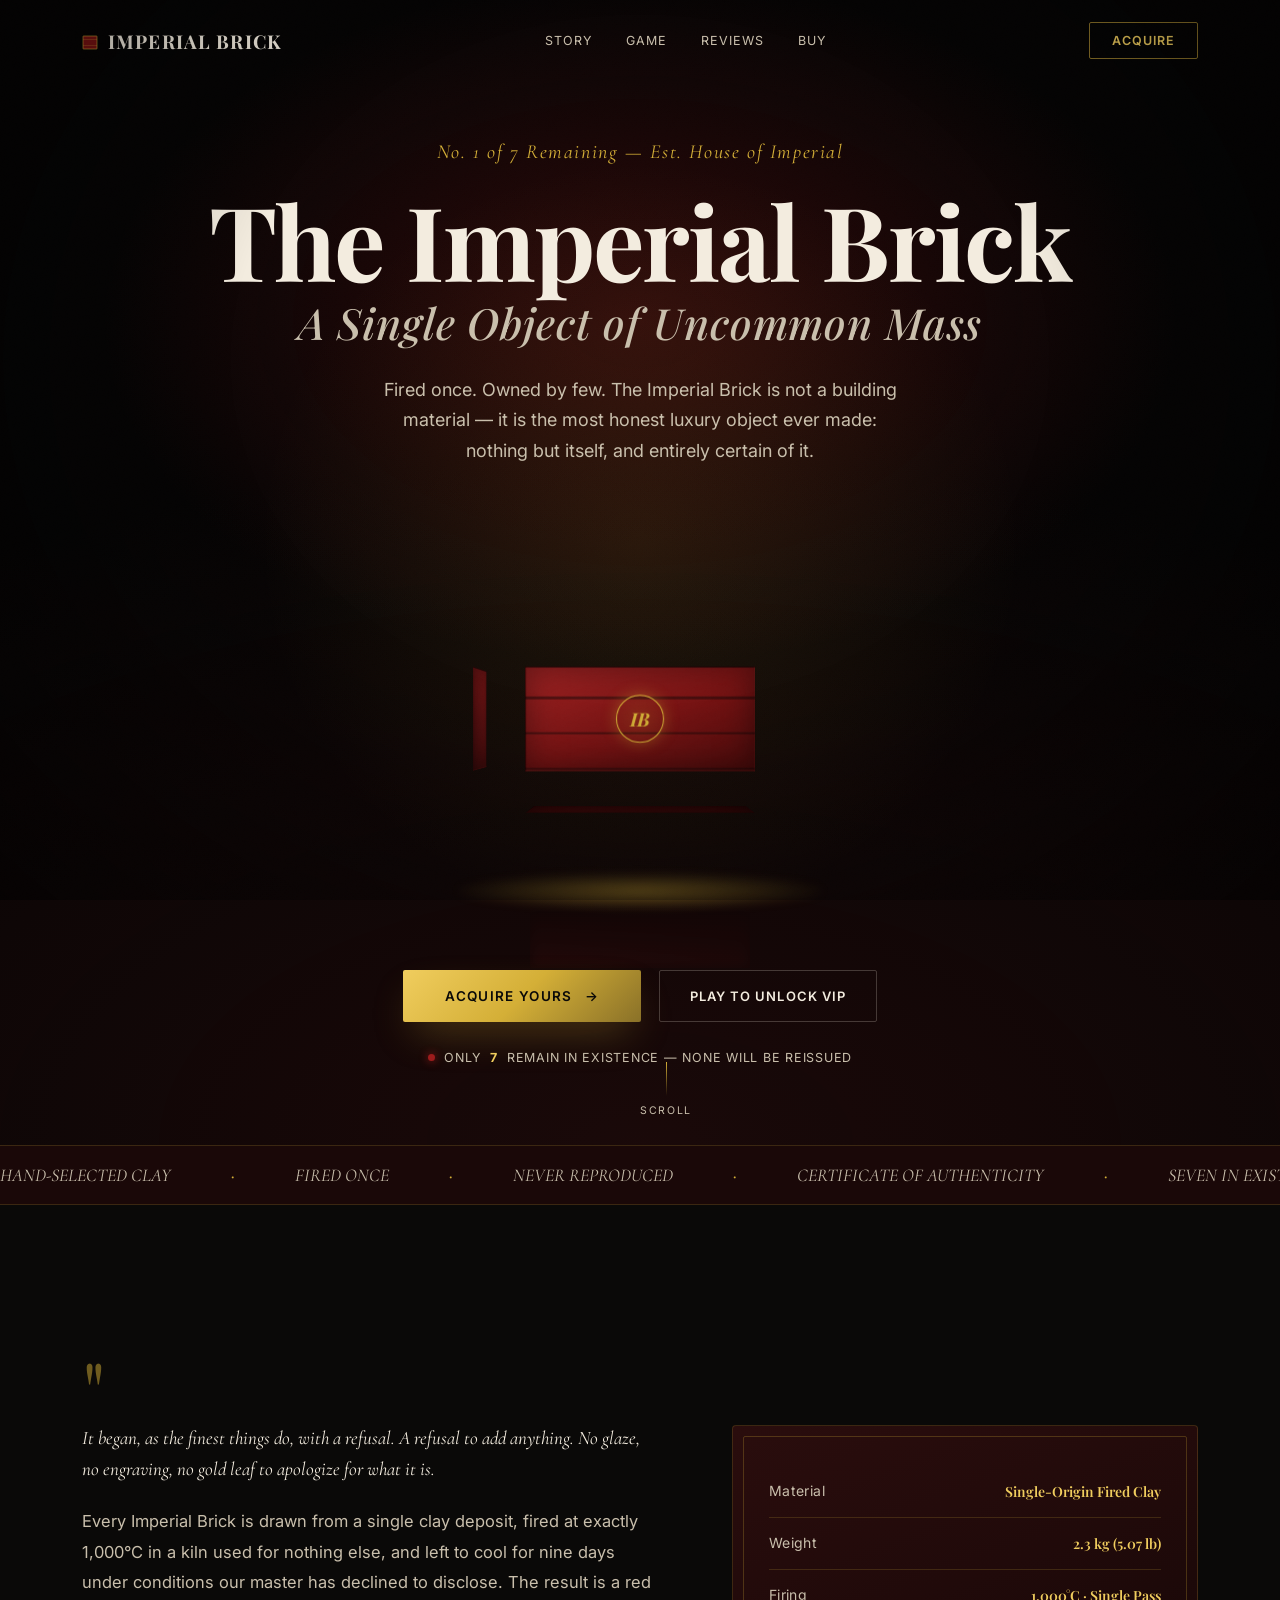
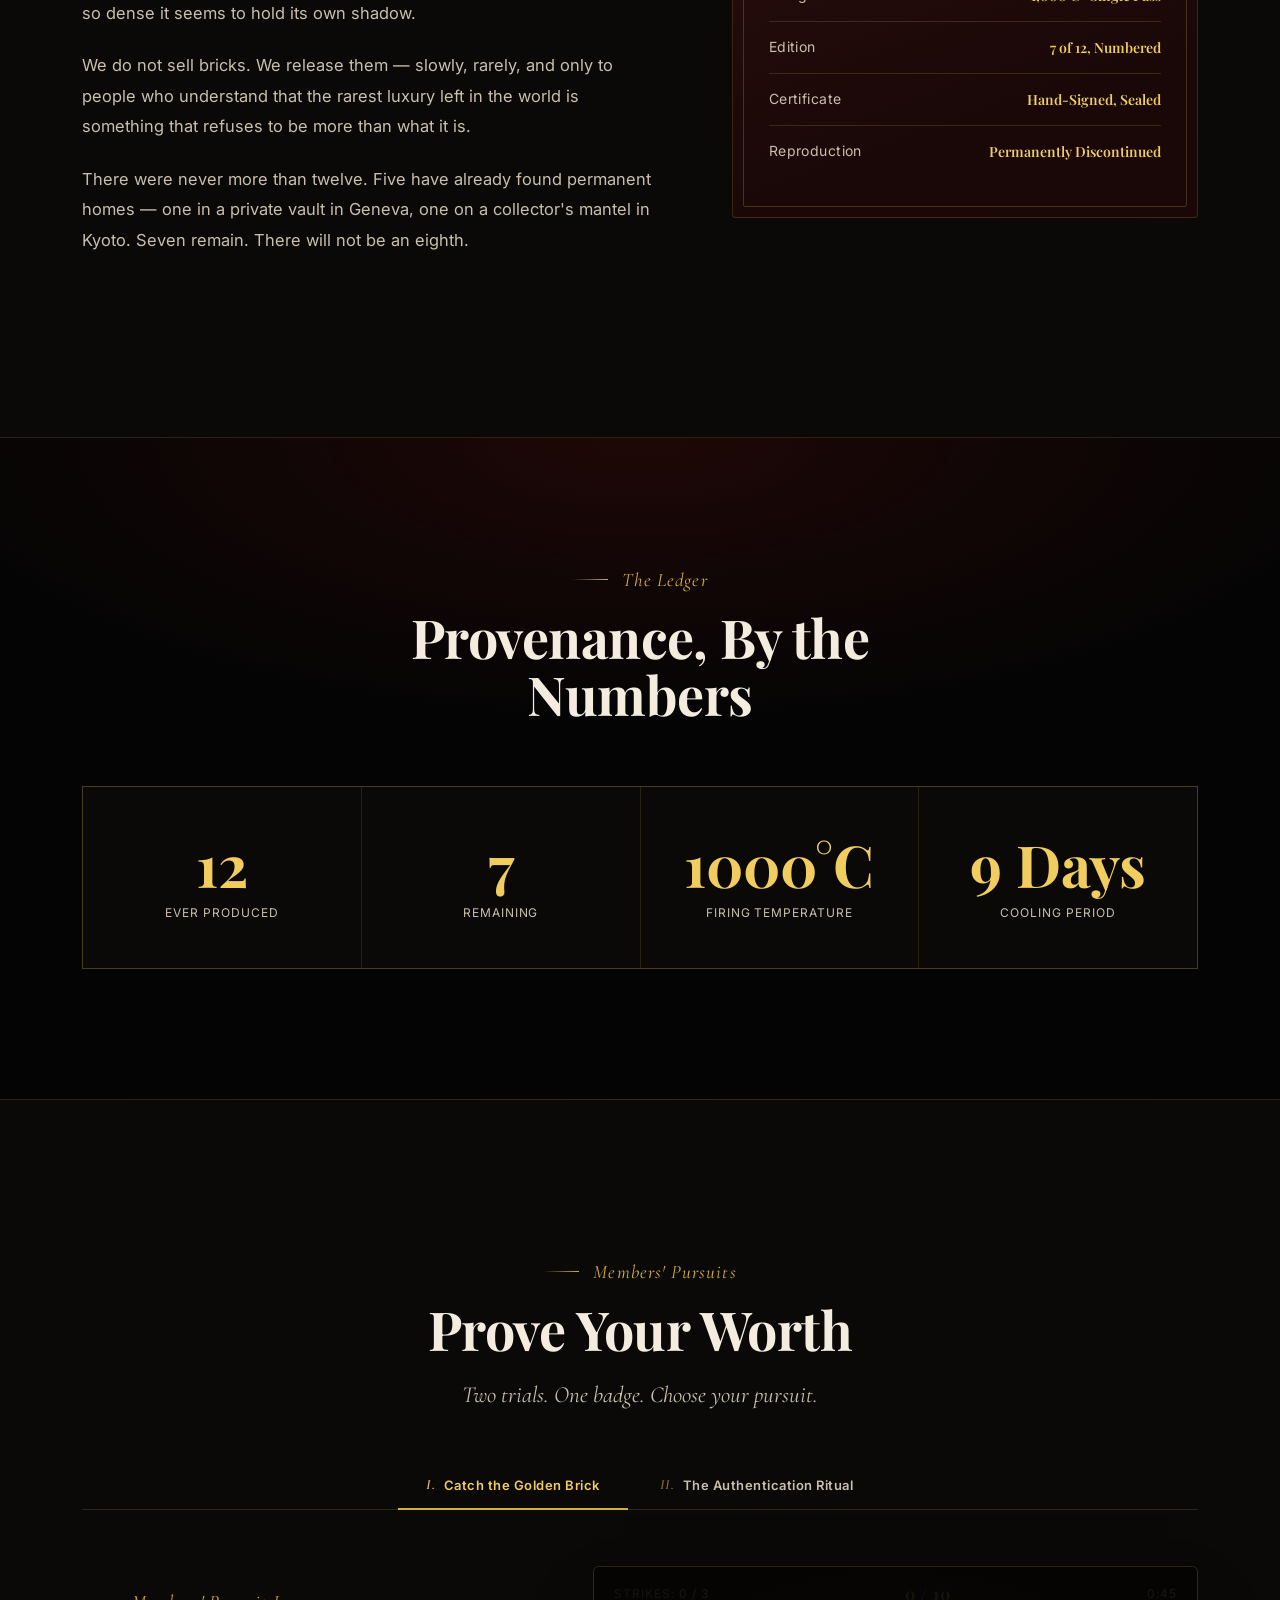
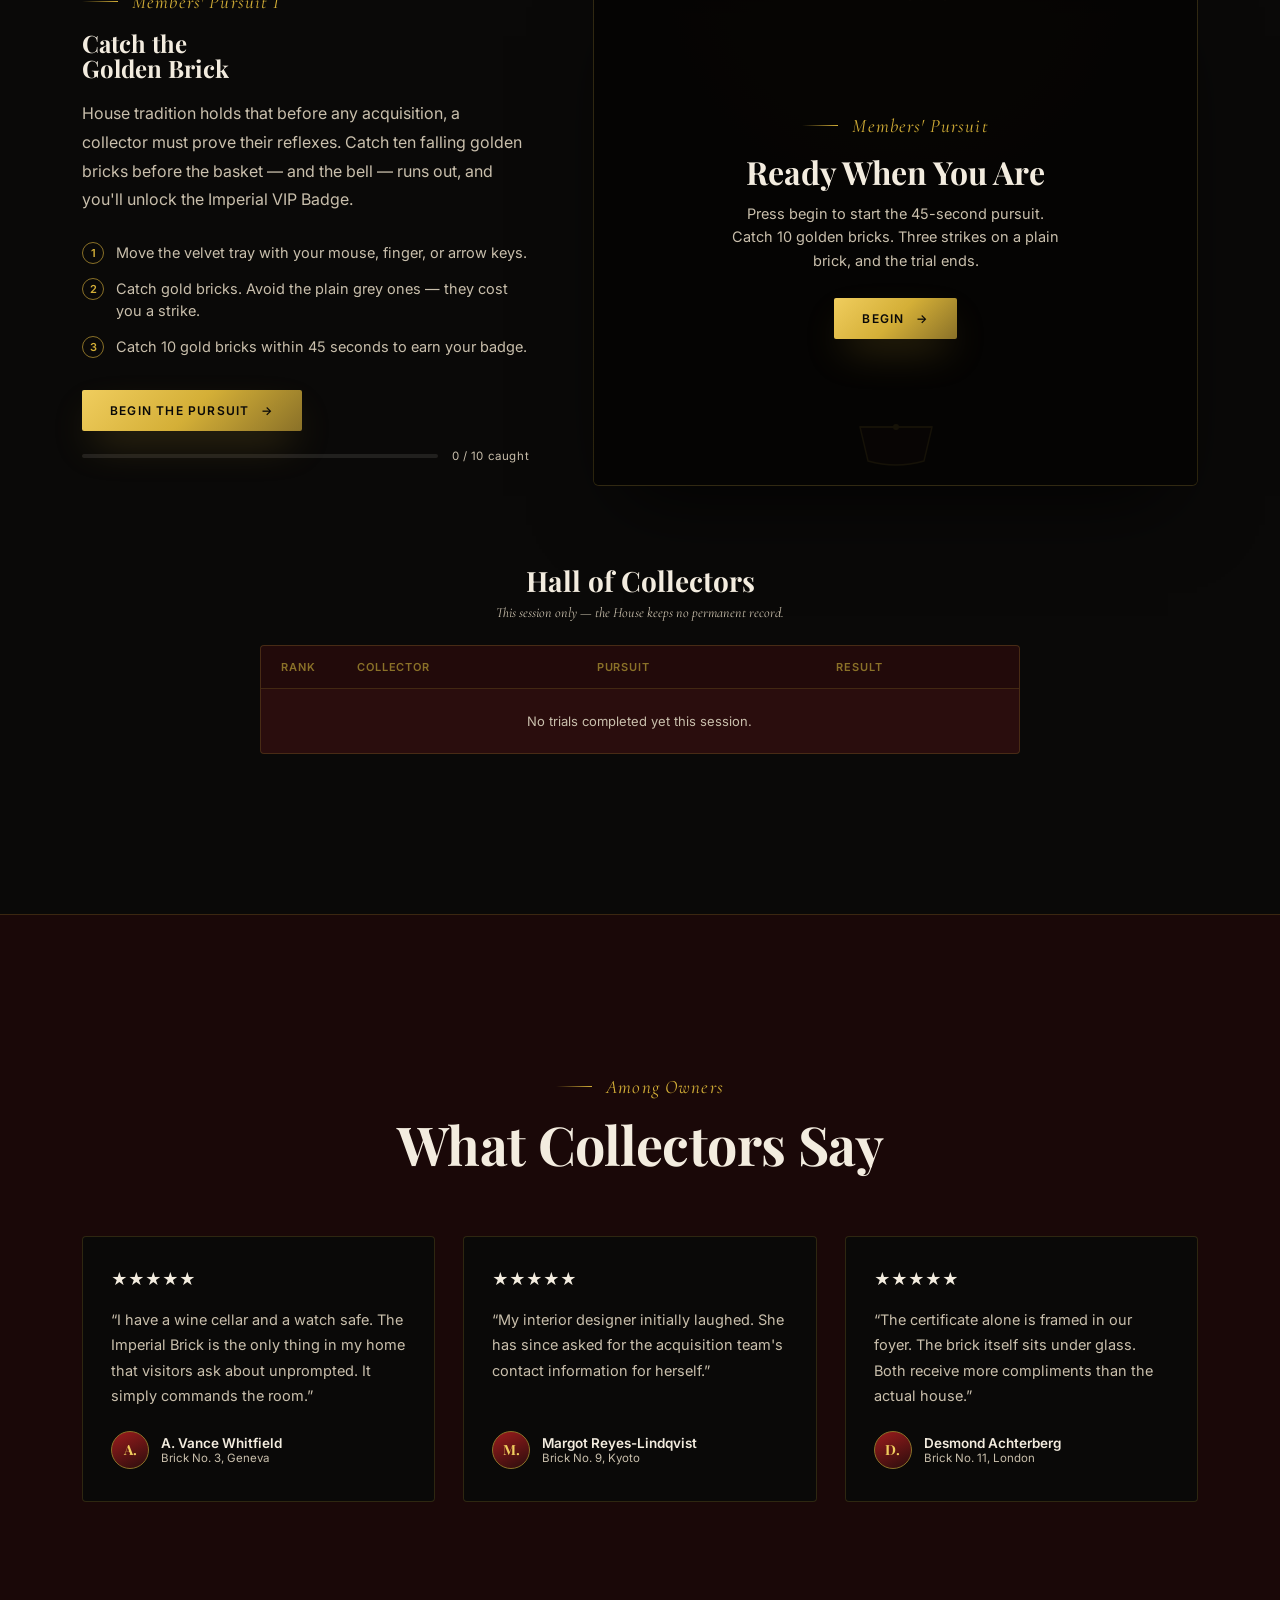
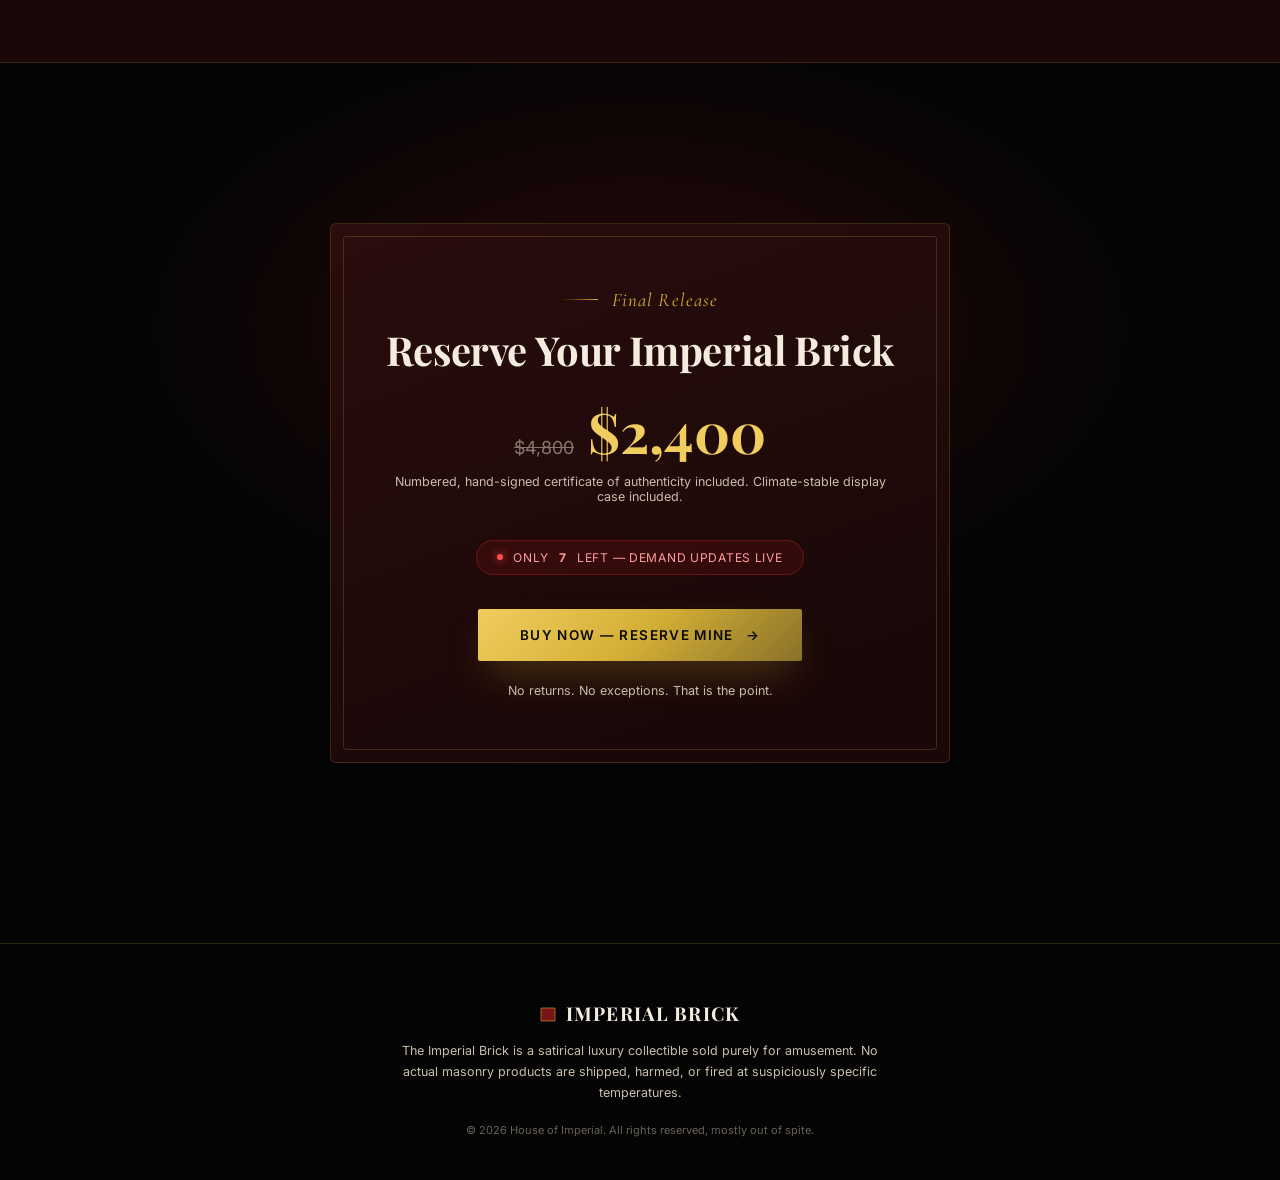
==== commit 017b8902: "update" ====
--- a/index.html
+++ b/index.html
@@ -417,6 +417,37 @@
     </div>
   </footer>
 
+  <!-- RESERVATION CONFIRMED FULLSCREEN OVERLAY -->
+  <div class="conf-overlay" id="confOverlay" aria-hidden="true">
+
+    <!-- LEFT PANEL -->
+    <div class="conf-left">
+      <div class="conf-quote-block">
+        <p class="conf-quote-line">You didn't purchase a brick.</p>
+        <span class="conf-diamond">✦</span>
+        <p class="conf-quote-line conf-quote-italic">You became part of its story.</p>
+      </div>
+      <div class="conf-brick-scene">
+        <canvas id="confBrickCanvas" width="340" height="220"></canvas>
+        <div class="conf-brick-glow"></div>
+      </div>
+    </div>
+
+    <!-- RIGHT PANEL -->
+    <div class="conf-right">
+      <div class="conf-star-badge">
+        <svg viewBox="0 0 24 24" fill="none" width="28" height="28">
+          <path d="M12 2L14.5 8.5L21 9.3L16 14L17.5 21L12 17.3L6.5 21L8 14L3 9.3L9.5 8.5L12 2Z" fill="#d4af37"/>
+        </svg>
+      </div>
+      <h2 class="conf-title">Reservation Confirmed</h2>
+      <p class="conf-subtitle" id="confOverlayText">Brick No. 6 of 12 has been reserved in your name.</p>
+      <div class="conf-receipt-card" id="confOverlayReceipt"></div>
+      <button class="conf-done-btn" id="confOverlayDoneBtn">DONE &nbsp;→</button>
+    </div>
+
+  </div>
+
   <!-- CHECKOUT MODAL -->
   <div class="checkout-modal" id="checkoutModal" aria-hidden="true">
     <div class="checkout-topbar">
@@ -505,25 +536,13 @@
             <div class="checkout-line"><span>Certificate &amp; Display Case</span><span>Included</span></div>
             <div class="checkout-line"><span>Shipping</span><span>Complimentary</span></div>
             <div class="checkout-line checkout-line-total"><span>Total Due Today</span><span>$0.00</span></div>
-            <div class="checkout-summary-note">No payment is processed on this demo. Total reflects a satirical $0.00
-              charge.</div>
-          </div>
-        </div>
-      </div>
-
-      <div class="checkout-step checkout-step-confirm" id="checkoutStepConfirm" hidden>
-        <div class="vip-badge">
-          <svg viewBox="0 0 24 24" fill="none">
-            <path d="M12 2L14.5 8.5L21 9.3L16 14L17.5 21L12 17.3L6.5 21L8 14L3 9.3L9.5 8.5L12 2Z" fill="#d4af37" />
-          </svg>
-        </div>
-        <h3 class="gold-text">Reservation Confirmed</h3>
-        <p class="checkout-sub" id="checkoutConfirmText">Your Imperial Brick has been set aside.</p>
-        <div class="checkout-receipt" id="checkoutReceipt"></div>
-        <button class="btn-luxury checkout-submit" id="checkoutDoneBtn">Done <span class="arrow">→</span></button>
+            <div class="checkout-summary-note">No payment is processed on this demo. Total reflects a satirical $0.00 charge.</div>
+          </div>
+        </div>
       </div>
     </div>
   </div>
+
 
   <script>
     /* ================= NAV SCROLL STATE ================= */
@@ -668,13 +687,15 @@
     (function () {
       const modal = document.getElementById('checkoutModal');
       const closeBtn = document.getElementById('checkoutClose');
-      const doneBtn = document.getElementById('checkoutDoneBtn');
       const form = document.getElementById('checkoutForm');
       const stepForm = document.getElementById('checkoutStepForm');
-      const stepConfirm = document.getElementById('checkoutStepConfirm');
       const submitBtn = document.getElementById('checkoutSubmitBtn');
-      const receipt = document.getElementById('checkoutReceipt');
-      const confirmText = document.getElementById('checkoutConfirmText');
+
+      // New full-screen overlay references
+      const confOverlay = document.getElementById('confOverlay');
+      const confOverlayText = document.getElementById('confOverlayText');
+      const confOverlayReceipt = document.getElementById('confOverlayReceipt');
+      const confOverlayDoneBtn = document.getElementById('confOverlayDoneBtn');
 
       const fields = ['name', 'email', 'address', 'city', 'postal', 'country'];
       let lastFocused = null;
@@ -685,7 +706,6 @@
         modal.setAttribute('aria-hidden', 'false');
         document.body.style.overflow = 'hidden';
         stepForm.hidden = false;
-        stepConfirm.hidden = true;
         setTimeout(() => document.getElementById('ckName').focus(), 350);
       }
 
@@ -696,11 +716,27 @@
         if (lastFocused) lastFocused.focus();
       }
 
+      function showOverlay() {
+        confOverlay.classList.add('open');
+        confOverlay.setAttribute('aria-hidden', 'false');
+        document.body.style.overflow = 'hidden';
+      }
+
+      function hideOverlay() {
+        confOverlay.classList.remove('open');
+        confOverlay.setAttribute('aria-hidden', 'true');
+        document.body.style.overflow = '';
+      }
+
       document.getElementById('buyNowBtn').addEventListener('click', openModal);
       closeBtn.addEventListener('click', closeModal);
-      doneBtn.addEventListener('click', closeModal);
+      confOverlayDoneBtn.addEventListener('click', hideOverlay);
+
       window.addEventListener('keydown', (e) => {
-        if (e.key === 'Escape' && modal.classList.contains('open')) closeModal();
+        if (e.key === 'Escape') {
+          if (modal.classList.contains('open')) closeModal();
+          if (confOverlay.classList.contains('open')) hideOverlay();
+        }
       });
 
       function clearErrors() {
@@ -749,29 +785,29 @@
           return;
         }
 
-        // simulate brief processing for a sense of occasion
         submitBtn.disabled = true;
         const originalLabel = submitBtn.innerHTML;
         submitBtn.innerHTML = 'Sealing Reservation…';
 
         setTimeout(() => {
           const orderNumber = 'IB-' + Math.floor(100000 + Math.random() * 899999);
-          confirmText.textContent = `Brick No. 6 of 12 has been reserved in your name, ${data.name.split(' ')[0]}.`;
-          receipt.innerHTML = `
-        <div><strong>Order Reference:</strong> ${orderNumber}</div>
-        <div><strong>Name:</strong> ${escapeHtml(data.name)}</div>
-        <div><strong>Email:</strong> ${escapeHtml(data.email)}</div>
-        <div><strong>Ship To:</strong> ${escapeHtml(data.address)}, ${escapeHtml(data.city)} ${escapeHtml(data.postal)}, ${escapeHtml(data.country)}</div>
-        <div><strong>Total:</strong> $2,400 — No payment collected on this demo</div>
-      `;
-          stepForm.hidden = true;
-          stepConfirm.hidden = false;
+          confOverlayText.textContent = `Brick No. 6 of 12 has been reserved in your name, ${data.name.split(' ')[0]}.`;
+          confOverlayReceipt.innerHTML = `
+            <div class="conf-row"><span class="conf-label">Order Reference:</span><span class="conf-val">${orderNumber}</span></div>
+            <div class="conf-row"><span class="conf-label">Name:</span><span class="conf-val">${escapeHtml(data.name)}</span></div>
+            <div class="conf-row"><span class="conf-label">Email:</span><span class="conf-val">${escapeHtml(data.email)}</span></div>
+            <div class="conf-row"><span class="conf-label">Ship To:</span><span class="conf-val">${escapeHtml(data.address)}, ${escapeHtml(data.city)} ${escapeHtml(data.postal)}, ${escapeHtml(data.country)}</span></div>
+            <div class="conf-row"><span class="conf-label">Total:</span><span class="conf-val">$2,400 — No payment collected on this demo</span></div>
+          `;
           submitBtn.disabled = false;
           submitBtn.innerHTML = originalLabel;
+          closeModal();
+          showOverlay();
           playSfx('win');
           launchConfetti();
           showToast("Reservation confirmed — welcome to the House");
           LeaderboardModule.add("Acquisition", "Reserved", 2000 + Math.random());
+          initConfBrick();
         }, 900);
       });
 
@@ -788,6 +824,7 @@
         }
       });
     })();
+
 
     /* ================= SOUND ENGINE (synthesized, no audio files) ================= */
     const SoundFX = (function () {
@@ -1289,6 +1326,150 @@
       };
     })();
 
+    /* ================= CONFIRMATION BRICK CANVAS ================= */
+    let confBrickRaf = null;
+    function initConfBrick() {
+      const canvas = document.getElementById('confBrickCanvas');
+      if (!canvas) return;
+      if (confBrickRaf) cancelAnimationFrame(confBrickRaf);
+      const ctx = canvas.getContext('2d');
+      const W = canvas.width, H = canvas.height;
+
+      let angle = 0;
+
+      function drawBrick(a) {
+        ctx.clearRect(0, 0, W, H);
+
+        // Isometric 3D brick dimensions
+        const bw = 140, bh = 52, bd = 36; // width, height, depth
+        const cx = W / 2, cy = H / 2 + 10;
+
+        // Perspective factor based on angle
+        const cosA = Math.cos(a);
+        const sinA = Math.sin(a);
+
+        // Project 3D brick corners onto 2D canvas (simple orthographic projection)
+        // Brick centered at origin, rotated around Y axis
+        const hw = bw / 2, hd = bd / 2;
+
+        // 8 corners of brick (x,y,z) - y is up
+        const corners3d = [
+          [-hw, -bh / 2, -hd], [hw, -bh / 2, -hd], [hw, -bh / 2, hd], [-hw, -bh / 2, hd], // top face
+          [-hw, bh / 2, -hd], [hw, bh / 2, -hd], [hw, bh / 2, hd], [-hw, bh / 2, hd], // bottom face
+        ];
+
+        function project(x, y, z) {
+          // Rotate around Y axis
+          const rx = x * cosA + z * sinA;
+          const rz = -x * sinA + z * cosA;
+          // Add slight tilt (X axis rotation)
+          const tilt = 0.3;
+          const ry = y * Math.cos(tilt) - rz * Math.sin(tilt);
+          const rz2 = y * Math.sin(tilt) + rz * Math.cos(tilt);
+          // Simple perspective
+          const scale = 320 / (320 + rz2);
+          return { x: cx + rx * scale, y: cy + ry * scale };
+        }
+
+        const p = corners3d.map(([x, y, z]) => project(x, y, z));
+
+        // Determine which side faces are visible based on angle
+        const showFront = Math.cos(a) > 0;
+        const showRight = Math.sin(a) > 0;
+
+        // Shadow beneath brick
+        const shadowX = cx, shadowY = cy + bh / 2 + 18;
+        const grad = ctx.createRadialGradient(shadowX, shadowY, 0, shadowX, shadowY, 110);
+        grad.addColorStop(0, 'rgba(0,0,0,0.55)');
+        grad.addColorStop(1, 'rgba(0,0,0,0)');
+        ctx.fillStyle = grad;
+        ctx.beginPath();
+        ctx.ellipse(shadowX, shadowY, 110, 22, 0, 0, Math.PI * 2);
+        ctx.fill();
+
+        // Helper: draw face
+        function face(pts, fillColor, strokeColor, mortar) {
+          ctx.beginPath();
+          ctx.moveTo(pts[0].x, pts[0].y);
+          for (let i = 1; i < pts.length; i++) ctx.lineTo(pts[i].x, pts[i].y);
+          ctx.closePath();
+          ctx.fillStyle = fillColor;
+          ctx.fill();
+          if (strokeColor) {
+            ctx.strokeStyle = strokeColor;
+            ctx.lineWidth = 0.8;
+            ctx.stroke();
+          }
+        }
+
+        // Bottom face (drawn first if visible - dark)
+        // Face indices: bottom 4-7
+        // Top face: 0-3
+        // Front face: 0,1,5,4   (z = -hd side)
+        // Back face: 2,3,7,6    (z = +hd side)
+        // Right face: 1,2,6,5   (x = +hw side)
+        // Left face: 0,3,7,4    (x = -hw side)
+
+        // Side face (front or back depending on angle)
+        if (showFront) {
+          face([p[3], p[2], p[6], p[7]], '#1a0505', 'rgba(212,175,55,0.3)');
+          // mortar line on side
+          const mx1 = (p[3].x + p[7].x) / 2, my1 = (p[3].y + p[7].y) / 2;
+          const mx2 = (p[2].x + p[6].x) / 2, my2 = (p[2].y + p[6].y) / 2;
+          ctx.beginPath(); ctx.moveTo(mx1, my1); ctx.lineTo(mx2, my2);
+          ctx.strokeStyle = 'rgba(212,175,55,0.2)'; ctx.lineWidth = 1; ctx.stroke();
+        } else {
+          face([p[0], p[1], p[5], p[4]], '#1a0505', 'rgba(212,175,55,0.3)');
+          const mx1 = (p[0].x + p[4].x) / 2, my1 = (p[0].y + p[4].y) / 2;
+          const mx2 = (p[1].x + p[5].x) / 2, my2 = (p[1].y + p[5].y) / 2;
+          ctx.beginPath(); ctx.moveTo(mx1, my1); ctx.lineTo(mx2, my2);
+          ctx.strokeStyle = 'rgba(212,175,55,0.2)'; ctx.lineWidth = 1; ctx.stroke();
+        }
+
+        // Short side face
+        if (showRight) {
+          face([p[1], p[2], p[6], p[5]], '#2a0808', 'rgba(212,175,55,0.25)');
+        } else {
+          face([p[0], p[3], p[7], p[4]], '#2a0808', 'rgba(212,175,55,0.25)');
+        }
+
+        // Top face (red-oxblood)
+        const topGrad = ctx.createLinearGradient(p[0].x, p[0].y, p[2].x, p[2].y);
+        topGrad.addColorStop(0, '#8c1a1a');
+        topGrad.addColorStop(0.5, '#9c2020');
+        topGrad.addColorStop(1, '#7a1313');
+        face([p[0], p[1], p[2], p[3]], topGrad, 'rgba(212,175,55,0.4)');
+
+        // Mortar lines on top
+        for (let t of [0.33, 0.67]) {
+          const lx1 = p[0].x + t * (p[1].x - p[0].x), ly1 = p[0].y + t * (p[1].y - p[0].y);
+          const lx2 = p[3].x + t * (p[2].x - p[3].x), ly2 = p[3].y + t * (p[2].y - p[3].y);
+          ctx.beginPath(); ctx.moveTo(lx1, ly1); ctx.lineTo(lx2, ly2);
+          ctx.strokeStyle = 'rgba(212,175,55,0.25)'; ctx.lineWidth = 0.7; ctx.stroke();
+        }
+        for (let t of [0.5]) {
+          const lx1 = p[0].x + t * (p[3].x - p[0].x), ly1 = p[0].y + t * (p[3].y - p[0].y);
+          const lx2 = p[1].x + t * (p[2].x - p[1].x), ly2 = p[1].y + t * (p[2].y - p[1].y);
+          ctx.beginPath(); ctx.moveTo(lx1, ly1); ctx.lineTo(lx2, ly2);
+          ctx.strokeStyle = 'rgba(212,175,55,0.2)'; ctx.lineWidth = 0.7; ctx.stroke();
+        }
+
+        // Subtle red glow on top
+        const glowGrad = ctx.createRadialGradient(cx, cy - 10, 0, cx, cy - 10, 90);
+        glowGrad.addColorStop(0, 'rgba(180,30,30,0.12)');
+        glowGrad.addColorStop(1, 'rgba(180,30,30,0)');
+        ctx.fillStyle = glowGrad;
+        ctx.fillRect(0, 0, W, H);
+      }
+
+      function tick() {
+        angle += 0.012;
+        drawBrick(angle);
+        confBrickRaf = requestAnimationFrame(tick);
+      }
+      tick();
+    }
+
     /* ================= CONFETTI ================= */
     function launchConfetti() {
       const canvas = document.getElementById('confetti-canvas');
--- a/style.css
+++ b/style.css
@@ -2144,3 +2144,238 @@
     padding-top: 40px;
   }
 }
+
+/* ================= RESERVATION CONFIRMED — FULLSCREEN OVERLAY ================= */
+.conf-overlay {
+  display: none;
+  position: fixed;
+  inset: 0;
+  z-index: 9999;
+  flex-direction: row;
+  background: #0a0806;
+}
+
+.conf-overlay.open {
+  display: flex;
+  animation: confFadeIn 0.45s var(--ease) both;
+}
+
+@keyframes confFadeIn {
+  from { opacity: 0; transform: scale(0.98); }
+  to   { opacity: 1; transform: scale(1); }
+}
+
+
+/* Keep the old conf-split for backward compat but not needed now */
+.conf-split {
+  display: flex !important;
+  flex-direction: row !important;
+  gap: 0 !important;
+  padding: 0 !important;
+  min-height: 520px;
+  max-width: none !important;
+  align-items: stretch !important;
+  overflow: hidden;
+}
+
+
+/* ---------- LEFT PANEL ---------- */
+.conf-left {
+  flex: 0 0 46%;
+  display: flex;
+  flex-direction: column;
+  align-items: center;
+  justify-content: center;
+  background: #0d0806;
+  border-right: 1px solid rgba(212,175,55,0.15);
+  padding: 40px 32px;
+  gap: 28px;
+  position: relative;
+}
+
+.conf-left::before {
+  content: '';
+  position: absolute;
+  inset: 0;
+  background: radial-gradient(ellipse 70% 55% at 50% 60%, rgba(122,19,19,0.18) 0%, transparent 70%);
+  pointer-events: none;
+}
+
+.conf-quote-block {
+  text-align: center;
+  z-index: 1;
+}
+
+.conf-quote-line {
+  font-family: var(--serif);
+  font-size: clamp(16px, 2.2vw, 21px);
+  color: var(--bone);
+  line-height: 1.5;
+  font-style: normal;
+  letter-spacing: 0.01em;
+}
+
+.conf-quote-italic {
+  font-style: italic;
+  color: var(--bone-dim);
+}
+
+.conf-diamond {
+  display: block;
+  color: var(--gold);
+  font-size: 14px;
+  margin: 10px 0;
+  opacity: 0.7;
+}
+
+.conf-brick-scene {
+  position: relative;
+  width: 320px;
+  height: 200px;
+  z-index: 1;
+}
+
+.conf-brick-scene canvas {
+  display: block;
+  width: 100%;
+  height: 100%;
+}
+
+.conf-brick-glow {
+  position: absolute;
+  bottom: -10px;
+  left: 50%;
+  transform: translateX(-50%);
+  width: 180px;
+  height: 30px;
+  background: radial-gradient(ellipse, rgba(122,19,19,0.55) 0%, transparent 70%);
+  filter: blur(8px);
+  border-radius: 50%;
+}
+
+/* ---------- RIGHT PANEL ---------- */
+.conf-right {
+  flex: 1;
+  display: flex;
+  flex-direction: column;
+  align-items: flex-start;
+  justify-content: center;
+  padding: 44px 40px;
+  background: #0f0b09;
+  gap: 14px;
+}
+
+.conf-star-badge {
+  width: 52px;
+  height: 52px;
+  background: rgba(212,175,55,0.1);
+  border: 1px solid rgba(212,175,55,0.3);
+  border-radius: 50%;
+  display: flex;
+  align-items: center;
+  justify-content: center;
+  margin-bottom: 6px;
+}
+
+.conf-title {
+  font-family: var(--serif);
+  font-size: clamp(22px, 3vw, 30px);
+  color: var(--gold);
+  font-weight: 700;
+  line-height: 1.2;
+  margin: 0;
+}
+
+.conf-subtitle {
+  font-size: 12px;
+  color: var(--bone-dim);
+  letter-spacing: 0.04em;
+  margin: 0 0 8px;
+}
+
+/* Receipt card */
+.conf-receipt-card {
+  width: 100%;
+  background: rgba(255,255,255,0.03);
+  border: 1px solid rgba(212,175,55,0.22);
+  border-radius: 8px;
+  padding: 18px 20px;
+  display: flex;
+  flex-direction: column;
+  gap: 12px;
+}
+
+.conf-row {
+  display: flex;
+  flex-direction: column;
+  gap: 2px;
+  font-size: 13px;
+  padding-bottom: 11px;
+  border-bottom: 1px solid rgba(212,175,55,0.1);
+}
+.conf-row:last-child {
+  border-bottom: none;
+  padding-bottom: 0;
+}
+
+.conf-label {
+  color: var(--gold);
+  font-weight: 600;
+  font-size: 11px;
+  letter-spacing: 0.06em;
+  text-transform: uppercase;
+}
+
+.conf-val {
+  color: var(--bone);
+  font-size: 13px;
+  font-weight: 400;
+}
+
+/* DONE button */
+.conf-done-btn {
+  margin-top: 10px;
+  width: 100%;
+  padding: 16px 24px;
+  background: linear-gradient(135deg, var(--gold) 0%, var(--gold-bright) 100%);
+  color: #0a0908;
+  font-family: var(--sans);
+  font-size: 13px;
+  font-weight: 700;
+  letter-spacing: 0.15em;
+  border: none;
+  border-radius: 4px;
+  cursor: pointer;
+  transition: opacity 0.2s ease, transform 0.15s ease;
+}
+
+.conf-done-btn:hover {
+  opacity: 0.9;
+  transform: translateY(-1px);
+}
+
+/* ---------- MOBILE ---------- */
+@media (max-width: 700px) {
+  .conf-overlay {
+    flex-direction: column;
+    overflow-y: auto;
+  }
+  .conf-split {
+    flex-direction: column !important;
+    min-height: unset;
+  }
+  .conf-left {
+    border-right: none;
+    border-bottom: 1px solid rgba(212,175,55,0.15);
+    padding: 32px 20px;
+    flex: 0 0 auto;
+  }
+  .conf-brick-scene {
+    width: 240px;
+    height: 150px;
+  }
+  .conf-right {
+    padding: 28px 20px;
+    flex: 1;
+  }
+}
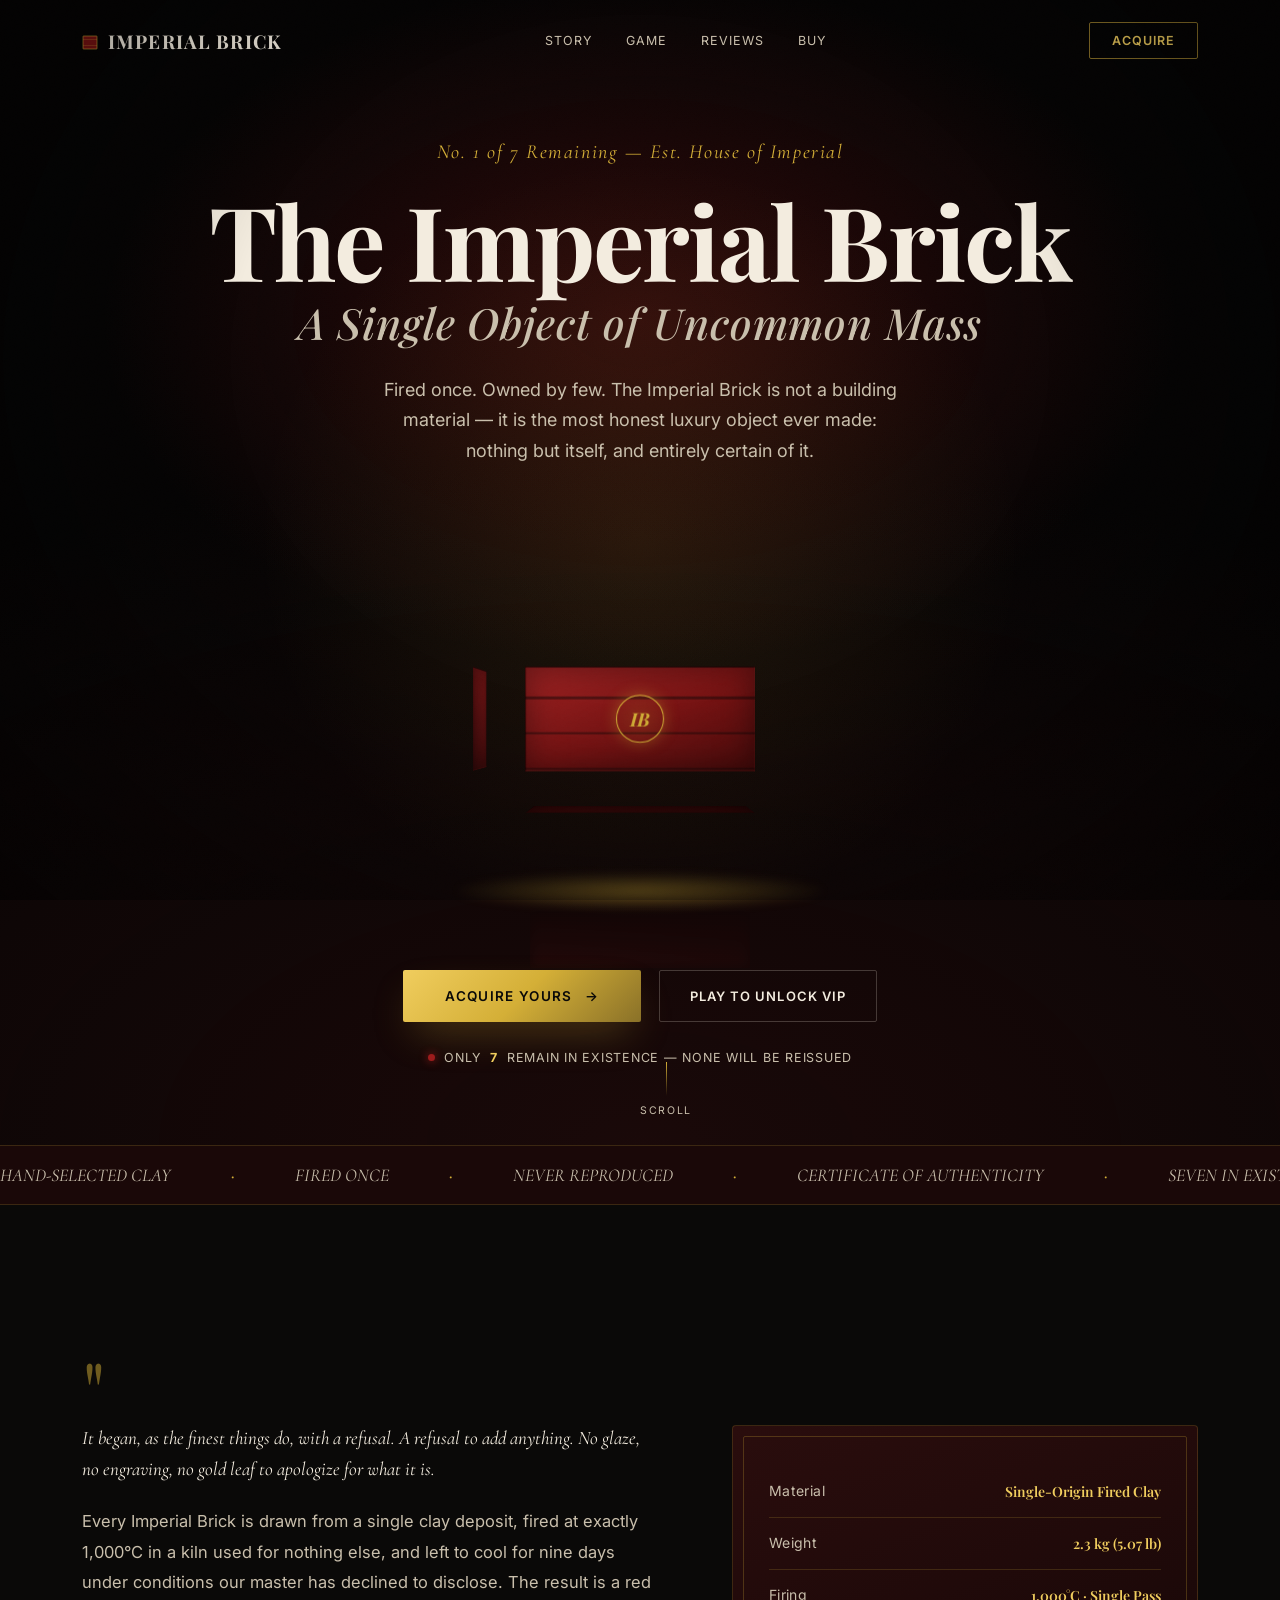
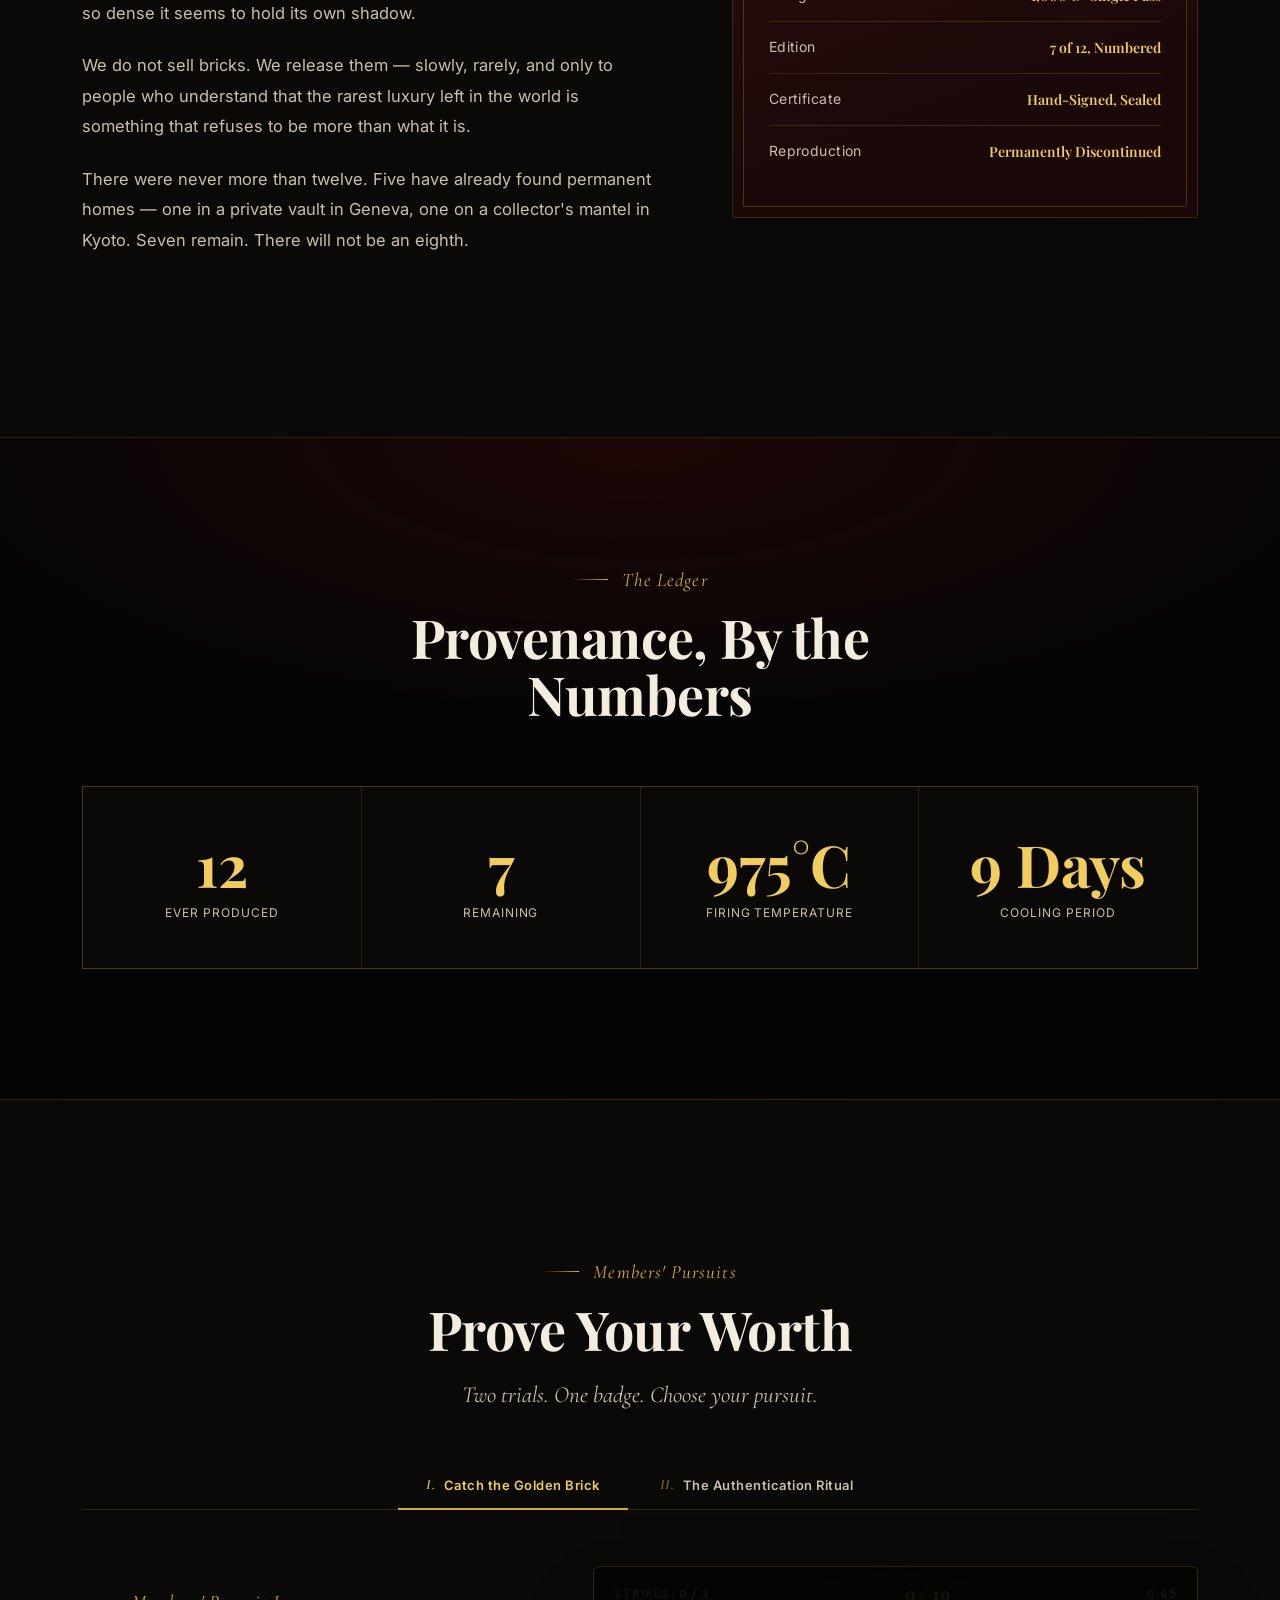
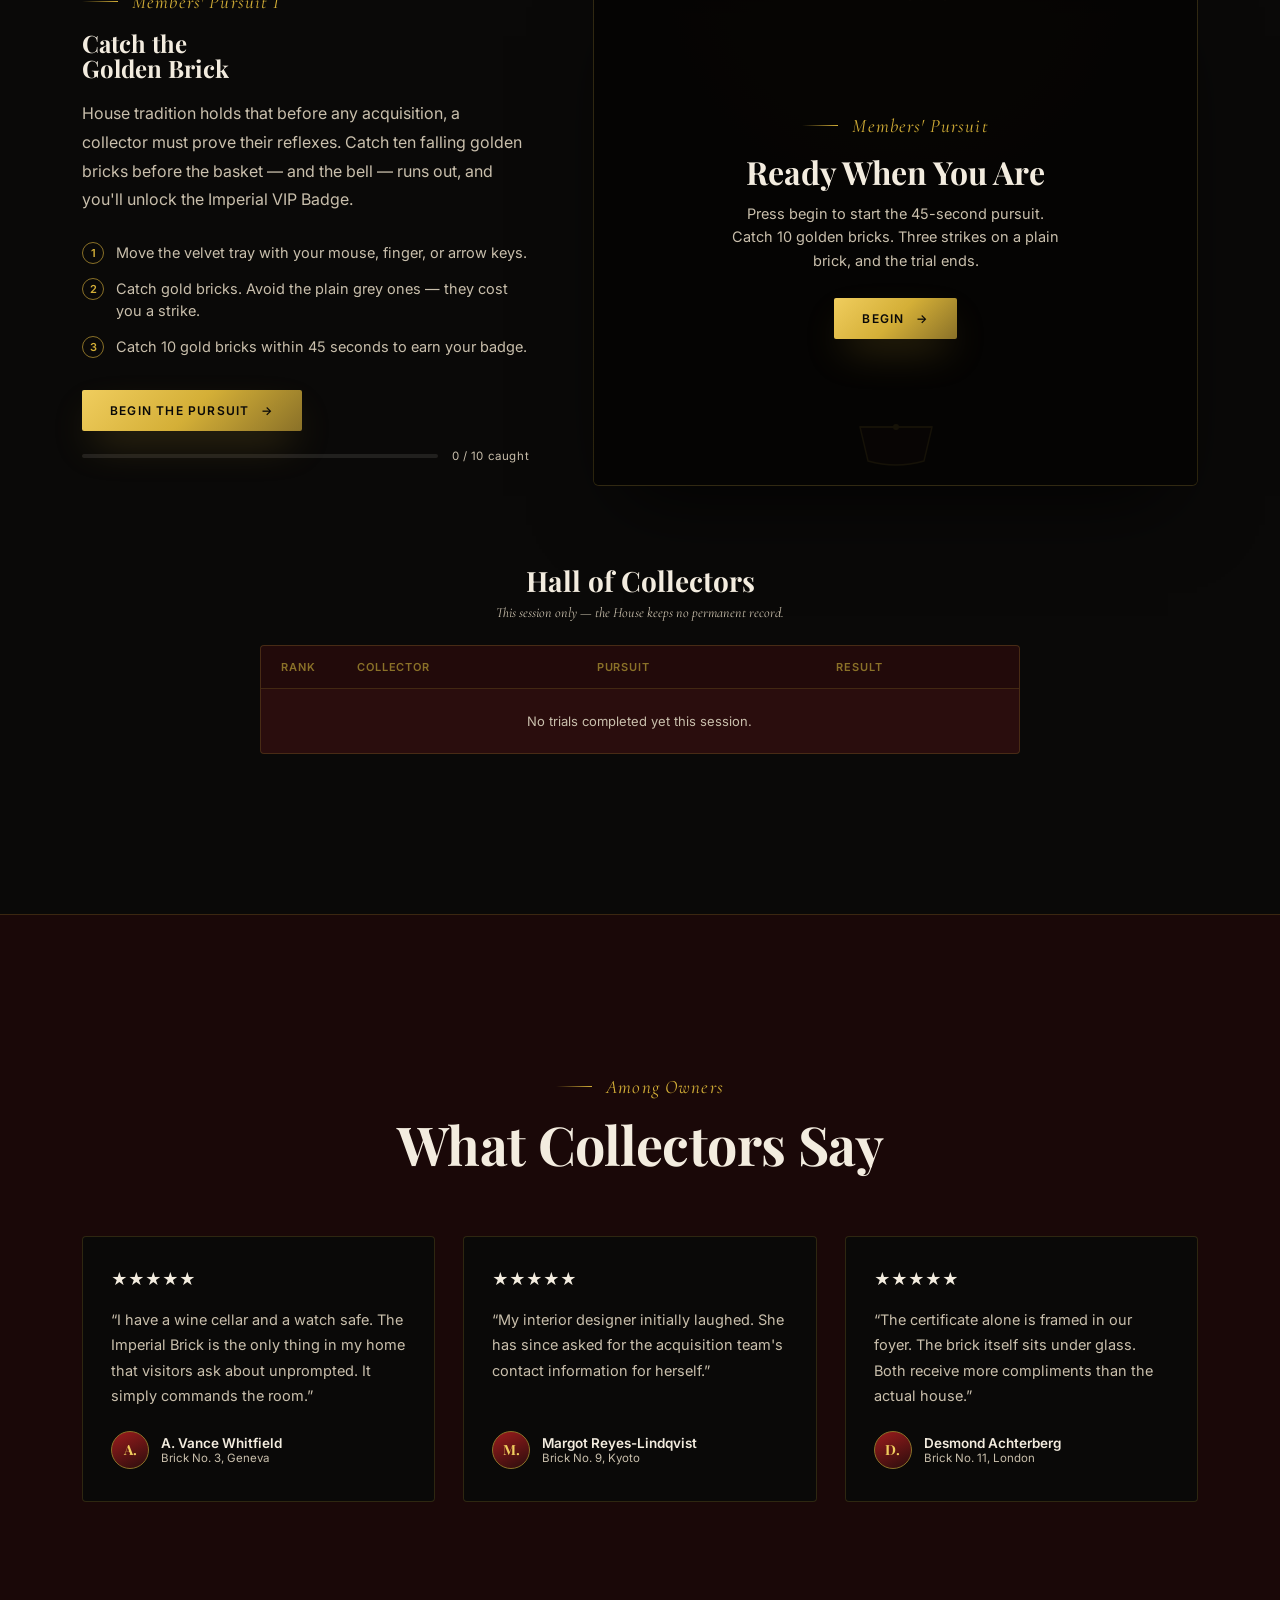
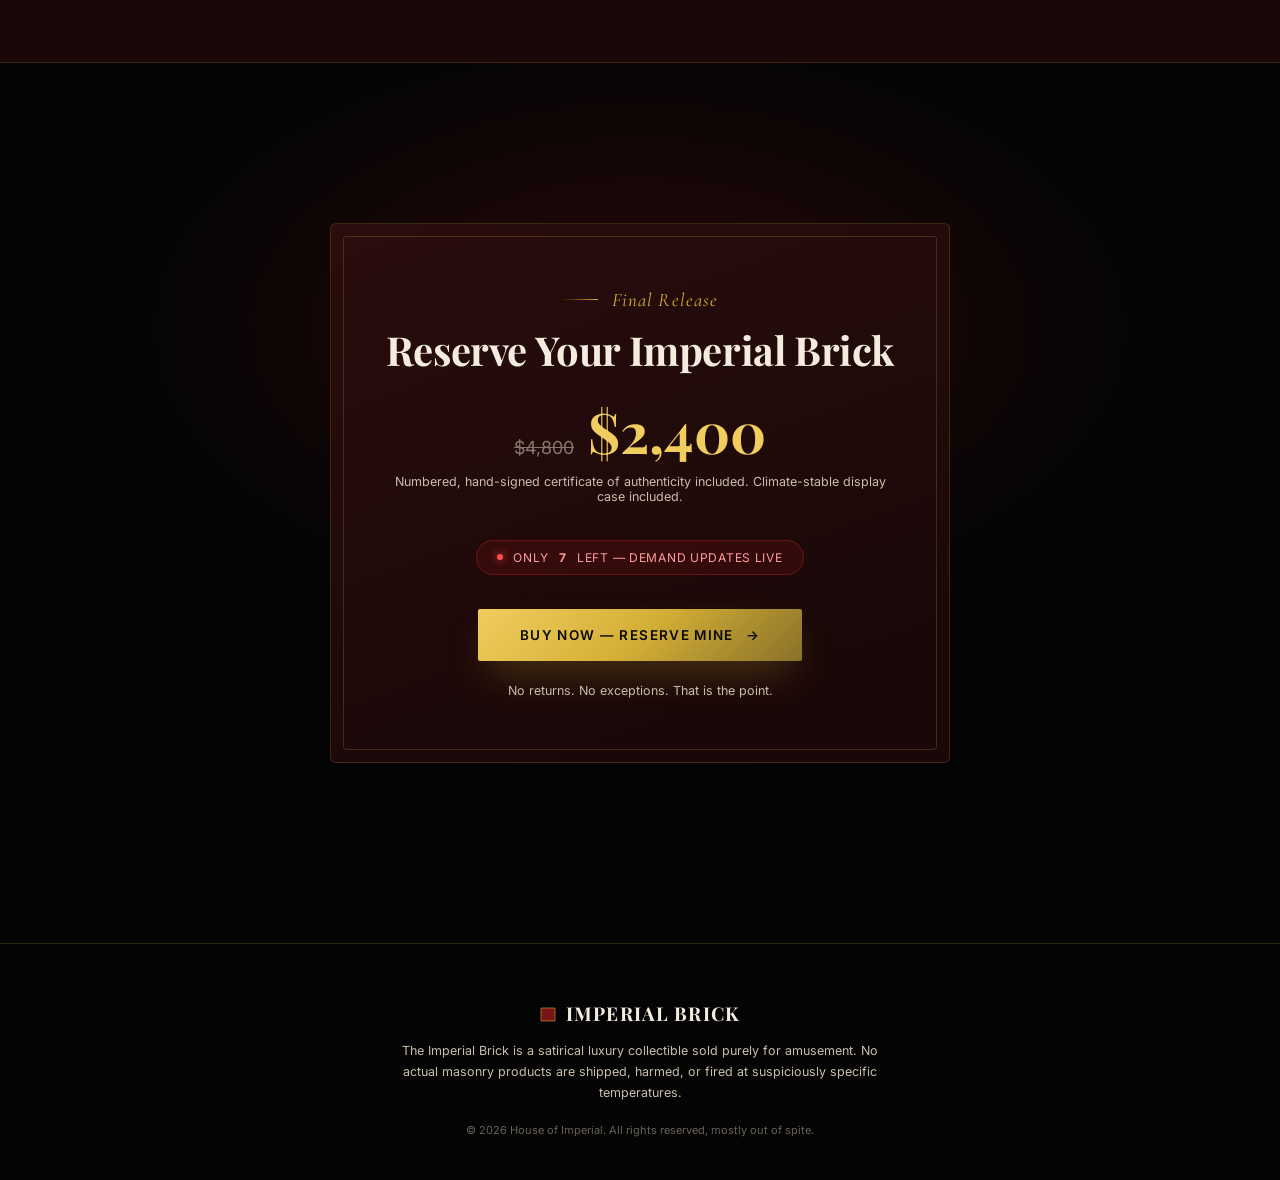
==== commit 4f2b52fc: "update" ====
--- a/index.html
+++ b/index.html
@@ -428,8 +428,22 @@
         <p class="conf-quote-line conf-quote-italic">You became part of its story.</p>
       </div>
       <div class="conf-brick-scene">
-        <canvas id="confBrickCanvas" width="340" height="220"></canvas>
-        <div class="conf-brick-glow"></div>
+        <div class="brick-stage conf-brick-stage">
+          <div class="brick-pedestal-glow"></div>
+          <div class="brick-scene">
+            <div class="brick-3d" id="confBrick3d">
+              <div class="brick-face front">
+                <div class="brick-seal">IB</div>
+              </div>
+              <div class="brick-face back"></div>
+              <div class="brick-face right"></div>
+              <div class="brick-face left"></div>
+              <div class="brick-face top"></div>
+              <div class="brick-face bottom"></div>
+            </div>
+          </div>
+          <div class="brick-reflection"></div>
+        </div>
       </div>
     </div>
 
@@ -807,7 +821,6 @@
           launchConfetti();
           showToast("Reservation confirmed — welcome to the House");
           LeaderboardModule.add("Acquisition", "Reserved", 2000 + Math.random());
-          initConfBrick();
         }, 900);
       });
 
@@ -1326,149 +1339,7 @@
       };
     })();
 
-    /* ================= CONFIRMATION BRICK CANVAS ================= */
-    let confBrickRaf = null;
-    function initConfBrick() {
-      const canvas = document.getElementById('confBrickCanvas');
-      if (!canvas) return;
-      if (confBrickRaf) cancelAnimationFrame(confBrickRaf);
-      const ctx = canvas.getContext('2d');
-      const W = canvas.width, H = canvas.height;
-
-      let angle = 0;
-
-      function drawBrick(a) {
-        ctx.clearRect(0, 0, W, H);
-
-        // Isometric 3D brick dimensions
-        const bw = 140, bh = 52, bd = 36; // width, height, depth
-        const cx = W / 2, cy = H / 2 + 10;
-
-        // Perspective factor based on angle
-        const cosA = Math.cos(a);
-        const sinA = Math.sin(a);
-
-        // Project 3D brick corners onto 2D canvas (simple orthographic projection)
-        // Brick centered at origin, rotated around Y axis
-        const hw = bw / 2, hd = bd / 2;
-
-        // 8 corners of brick (x,y,z) - y is up
-        const corners3d = [
-          [-hw, -bh / 2, -hd], [hw, -bh / 2, -hd], [hw, -bh / 2, hd], [-hw, -bh / 2, hd], // top face
-          [-hw, bh / 2, -hd], [hw, bh / 2, -hd], [hw, bh / 2, hd], [-hw, bh / 2, hd], // bottom face
-        ];
-
-        function project(x, y, z) {
-          // Rotate around Y axis
-          const rx = x * cosA + z * sinA;
-          const rz = -x * sinA + z * cosA;
-          // Add slight tilt (X axis rotation)
-          const tilt = 0.3;
-          const ry = y * Math.cos(tilt) - rz * Math.sin(tilt);
-          const rz2 = y * Math.sin(tilt) + rz * Math.cos(tilt);
-          // Simple perspective
-          const scale = 320 / (320 + rz2);
-          return { x: cx + rx * scale, y: cy + ry * scale };
-        }
-
-        const p = corners3d.map(([x, y, z]) => project(x, y, z));
-
-        // Determine which side faces are visible based on angle
-        const showFront = Math.cos(a) > 0;
-        const showRight = Math.sin(a) > 0;
-
-        // Shadow beneath brick
-        const shadowX = cx, shadowY = cy + bh / 2 + 18;
-        const grad = ctx.createRadialGradient(shadowX, shadowY, 0, shadowX, shadowY, 110);
-        grad.addColorStop(0, 'rgba(0,0,0,0.55)');
-        grad.addColorStop(1, 'rgba(0,0,0,0)');
-        ctx.fillStyle = grad;
-        ctx.beginPath();
-        ctx.ellipse(shadowX, shadowY, 110, 22, 0, 0, Math.PI * 2);
-        ctx.fill();
-
-        // Helper: draw face
-        function face(pts, fillColor, strokeColor, mortar) {
-          ctx.beginPath();
-          ctx.moveTo(pts[0].x, pts[0].y);
-          for (let i = 1; i < pts.length; i++) ctx.lineTo(pts[i].x, pts[i].y);
-          ctx.closePath();
-          ctx.fillStyle = fillColor;
-          ctx.fill();
-          if (strokeColor) {
-            ctx.strokeStyle = strokeColor;
-            ctx.lineWidth = 0.8;
-            ctx.stroke();
-          }
-        }
-
-        // Bottom face (drawn first if visible - dark)
-        // Face indices: bottom 4-7
-        // Top face: 0-3
-        // Front face: 0,1,5,4   (z = -hd side)
-        // Back face: 2,3,7,6    (z = +hd side)
-        // Right face: 1,2,6,5   (x = +hw side)
-        // Left face: 0,3,7,4    (x = -hw side)
-
-        // Side face (front or back depending on angle)
-        if (showFront) {
-          face([p[3], p[2], p[6], p[7]], '#1a0505', 'rgba(212,175,55,0.3)');
-          // mortar line on side
-          const mx1 = (p[3].x + p[7].x) / 2, my1 = (p[3].y + p[7].y) / 2;
-          const mx2 = (p[2].x + p[6].x) / 2, my2 = (p[2].y + p[6].y) / 2;
-          ctx.beginPath(); ctx.moveTo(mx1, my1); ctx.lineTo(mx2, my2);
-          ctx.strokeStyle = 'rgba(212,175,55,0.2)'; ctx.lineWidth = 1; ctx.stroke();
-        } else {
-          face([p[0], p[1], p[5], p[4]], '#1a0505', 'rgba(212,175,55,0.3)');
-          const mx1 = (p[0].x + p[4].x) / 2, my1 = (p[0].y + p[4].y) / 2;
-          const mx2 = (p[1].x + p[5].x) / 2, my2 = (p[1].y + p[5].y) / 2;
-          ctx.beginPath(); ctx.moveTo(mx1, my1); ctx.lineTo(mx2, my2);
-          ctx.strokeStyle = 'rgba(212,175,55,0.2)'; ctx.lineWidth = 1; ctx.stroke();
-        }
-
-        // Short side face
-        if (showRight) {
-          face([p[1], p[2], p[6], p[5]], '#2a0808', 'rgba(212,175,55,0.25)');
-        } else {
-          face([p[0], p[3], p[7], p[4]], '#2a0808', 'rgba(212,175,55,0.25)');
-        }
-
-        // Top face (red-oxblood)
-        const topGrad = ctx.createLinearGradient(p[0].x, p[0].y, p[2].x, p[2].y);
-        topGrad.addColorStop(0, '#8c1a1a');
-        topGrad.addColorStop(0.5, '#9c2020');
-        topGrad.addColorStop(1, '#7a1313');
-        face([p[0], p[1], p[2], p[3]], topGrad, 'rgba(212,175,55,0.4)');
-
-        // Mortar lines on top
-        for (let t of [0.33, 0.67]) {
-          const lx1 = p[0].x + t * (p[1].x - p[0].x), ly1 = p[0].y + t * (p[1].y - p[0].y);
-          const lx2 = p[3].x + t * (p[2].x - p[3].x), ly2 = p[3].y + t * (p[2].y - p[3].y);
-          ctx.beginPath(); ctx.moveTo(lx1, ly1); ctx.lineTo(lx2, ly2);
-          ctx.strokeStyle = 'rgba(212,175,55,0.25)'; ctx.lineWidth = 0.7; ctx.stroke();
-        }
-        for (let t of [0.5]) {
-          const lx1 = p[0].x + t * (p[3].x - p[0].x), ly1 = p[0].y + t * (p[3].y - p[0].y);
-          const lx2 = p[1].x + t * (p[2].x - p[1].x), ly2 = p[1].y + t * (p[2].y - p[1].y);
-          ctx.beginPath(); ctx.moveTo(lx1, ly1); ctx.lineTo(lx2, ly2);
-          ctx.strokeStyle = 'rgba(212,175,55,0.2)'; ctx.lineWidth = 0.7; ctx.stroke();
-        }
-
-        // Subtle red glow on top
-        const glowGrad = ctx.createRadialGradient(cx, cy - 10, 0, cx, cy - 10, 90);
-        glowGrad.addColorStop(0, 'rgba(180,30,30,0.12)');
-        glowGrad.addColorStop(1, 'rgba(180,30,30,0)');
-        ctx.fillStyle = glowGrad;
-        ctx.fillRect(0, 0, W, H);
-      }
-
-      function tick() {
-        angle += 0.012;
-        drawBrick(angle);
-        confBrickRaf = requestAnimationFrame(tick);
-      }
-      tick();
-    }
+    /* ================= CONFIRMATION BRICK (CSS 3D, same as Hero) ================= */
 
     /* ================= CONFETTI ================= */
     function launchConfetti() {
--- a/style.css
+++ b/style.css
@@ -2230,27 +2230,30 @@
 
 .conf-brick-scene {
   position: relative;
-  width: 320px;
-  height: 200px;
+  display: flex;
+  align-items: center;
+  justify-content: center;
+  width: 100%;
+  max-width: 480px;
   z-index: 1;
 }
 
-.conf-brick-scene canvas {
-  display: block;
-  width: 100%;
-  height: 100%;
-}
-
-.conf-brick-glow {
-  position: absolute;
-  bottom: -10px;
-  left: 50%;
-  transform: translateX(-50%);
-  width: 180px;
-  height: 30px;
-  background: radial-gradient(ellipse, rgba(122,19,19,0.55) 0%, transparent 70%);
-  filter: blur(8px);
-  border-radius: 50%;
+.conf-brick-stage {
+  margin: 0 !important;
+  width: 100% !important;
+  max-width: 100% !important;
+  height: clamp(240px, 34vw, 400px) !important;
+  animation: none !important;
+  opacity: 1 !important;
+}
+
+.conf-brick-stage .brick-pedestal-glow {
+  bottom: 2%;
+}
+
+.conf-brick-stage .brick-reflection {
+  bottom: -6%;
+  opacity: 0.14;
 }
 
 /* ---------- RIGHT PANEL ---------- */
@@ -2371,8 +2374,10 @@
     flex: 0 0 auto;
   }
   .conf-brick-scene {
-    width: 240px;
-    height: 150px;
+    max-width: 320px;
+  }
+  .conf-brick-stage {
+    height: clamp(180px, 50vw, 260px) !important;
   }
   .conf-right {
     padding: 28px 20px;
